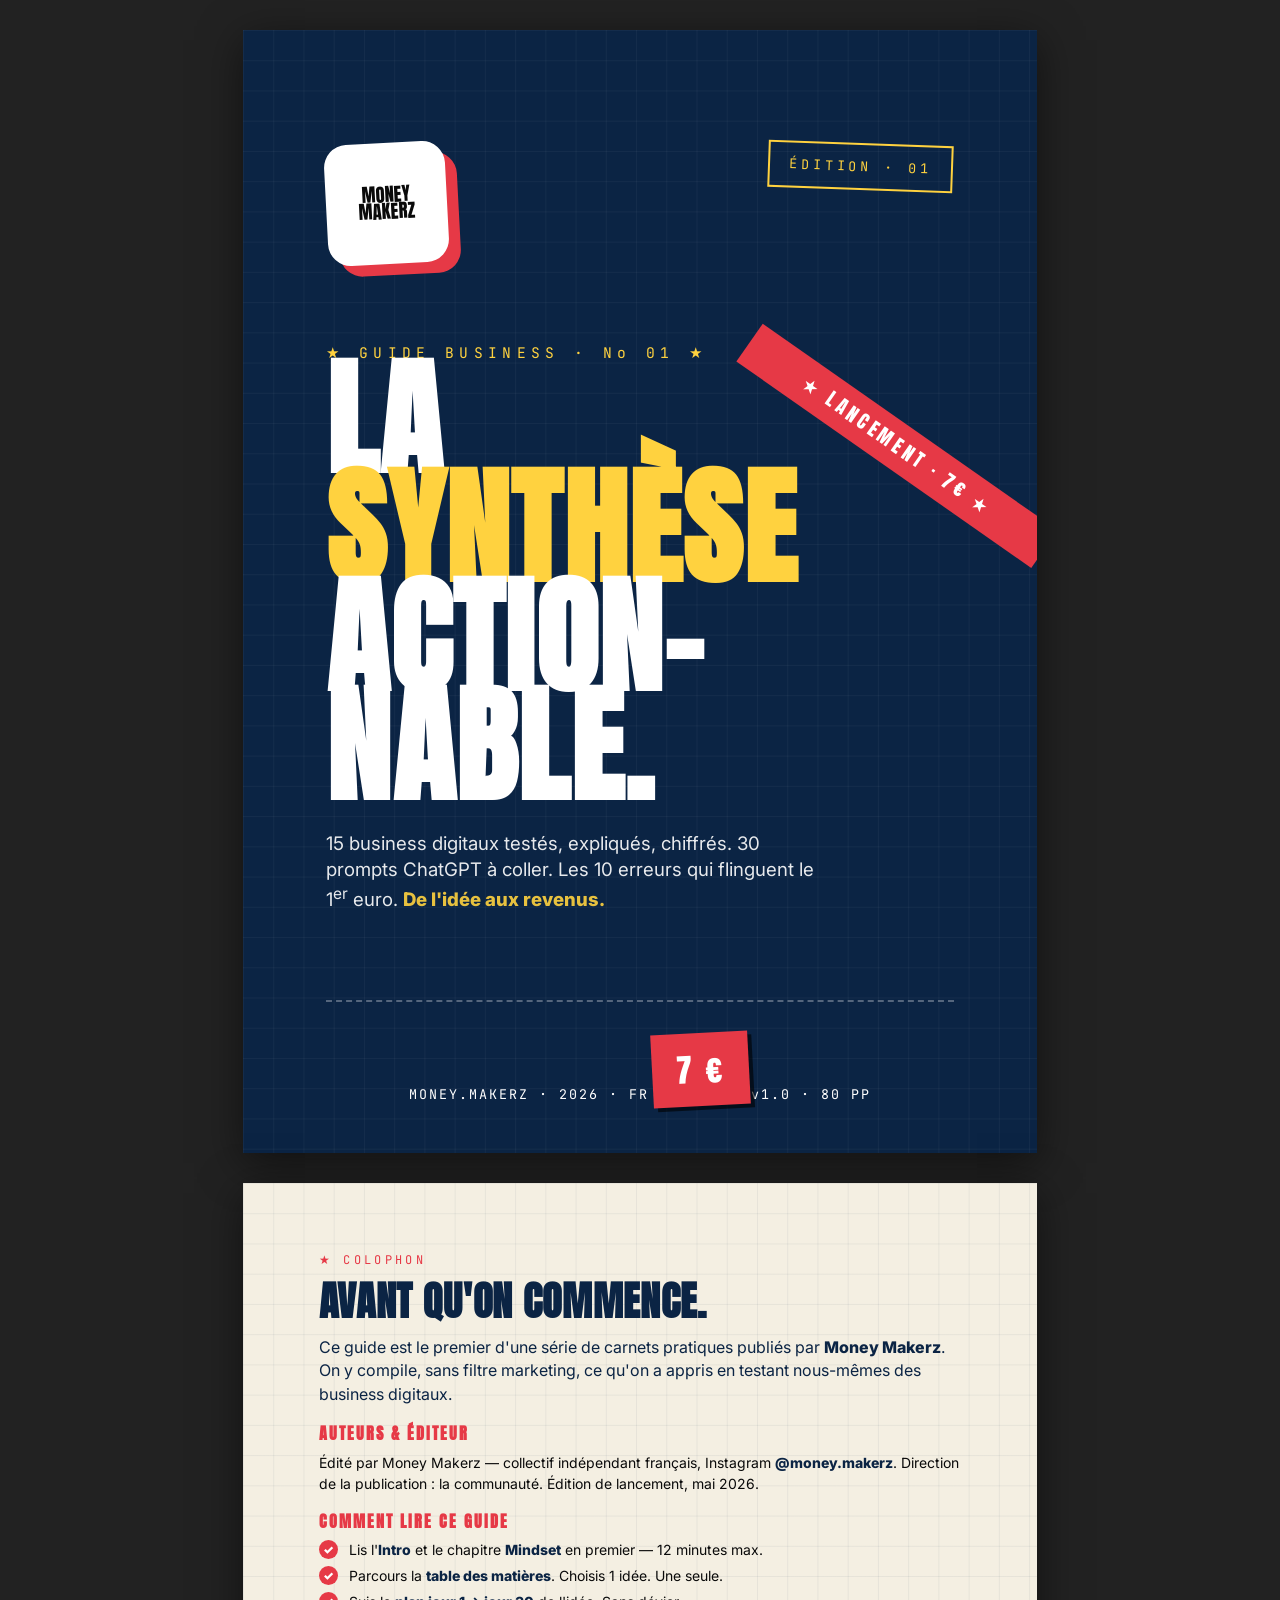
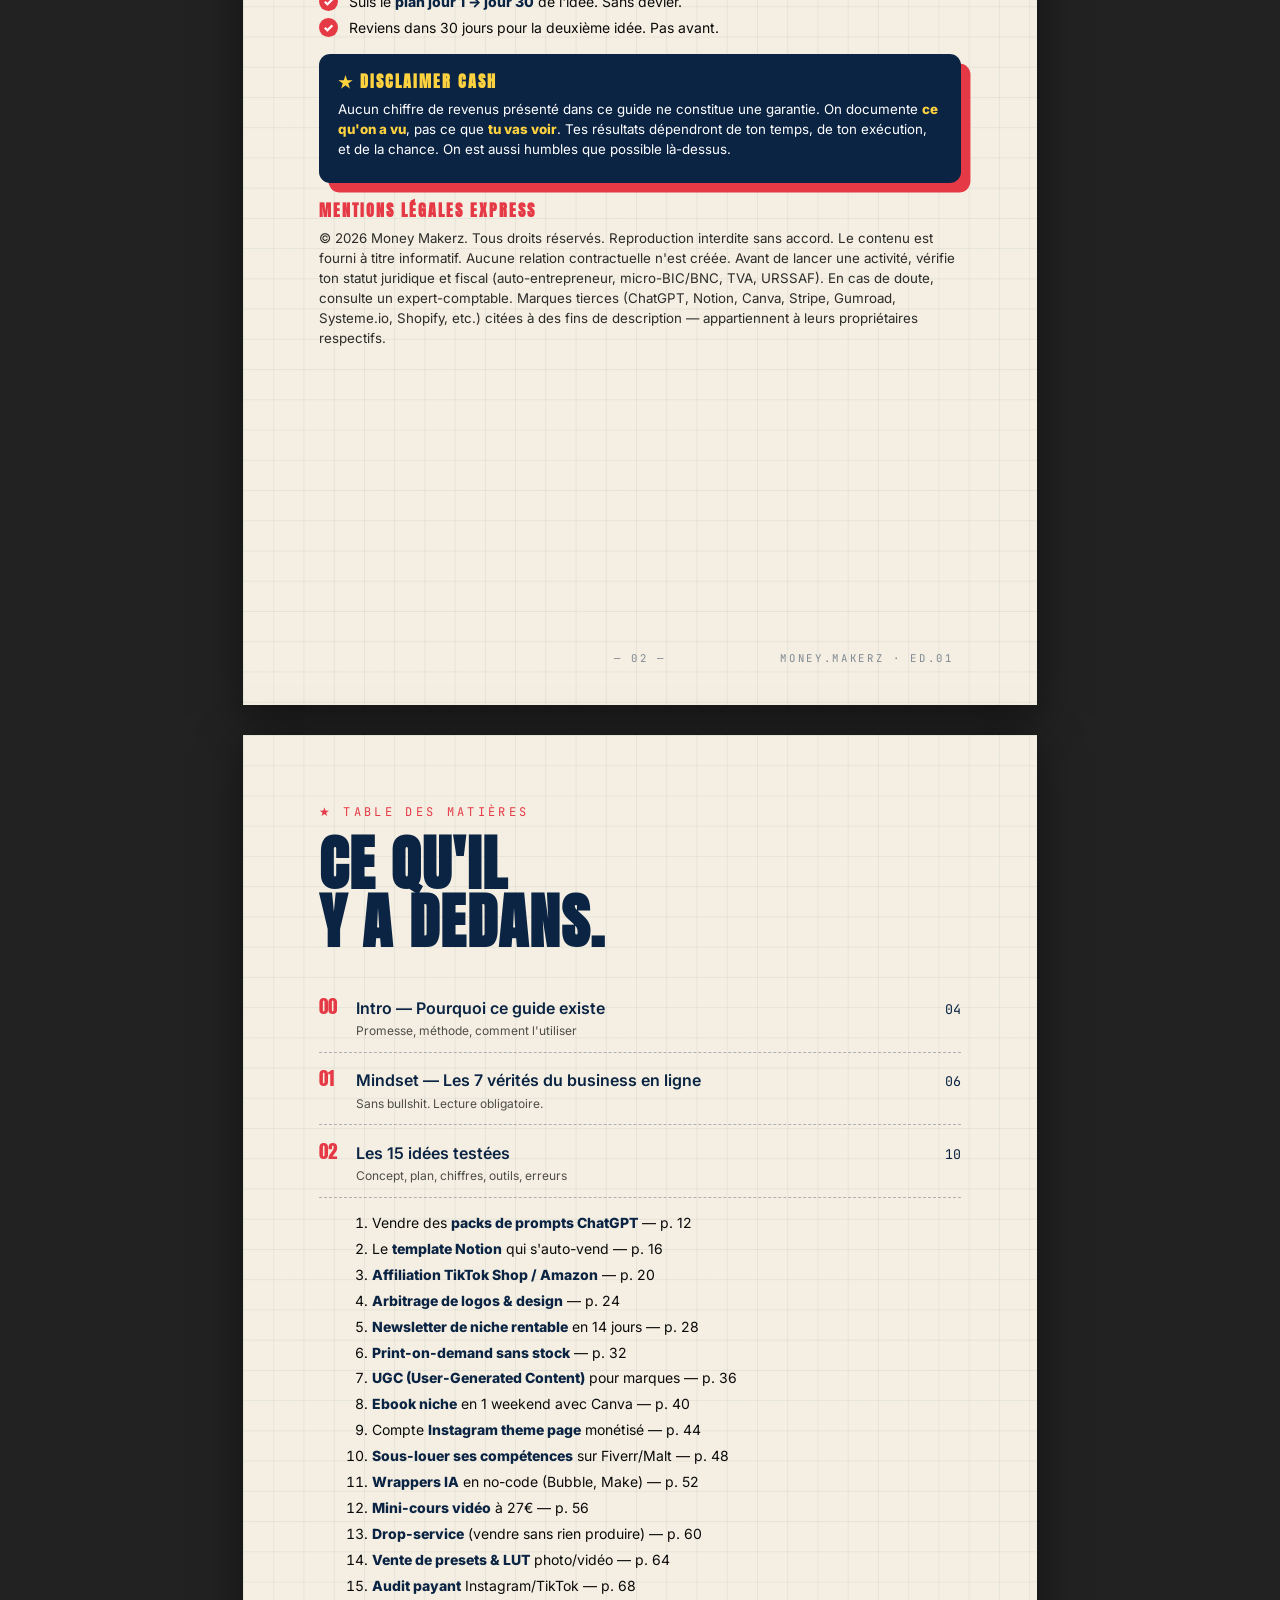
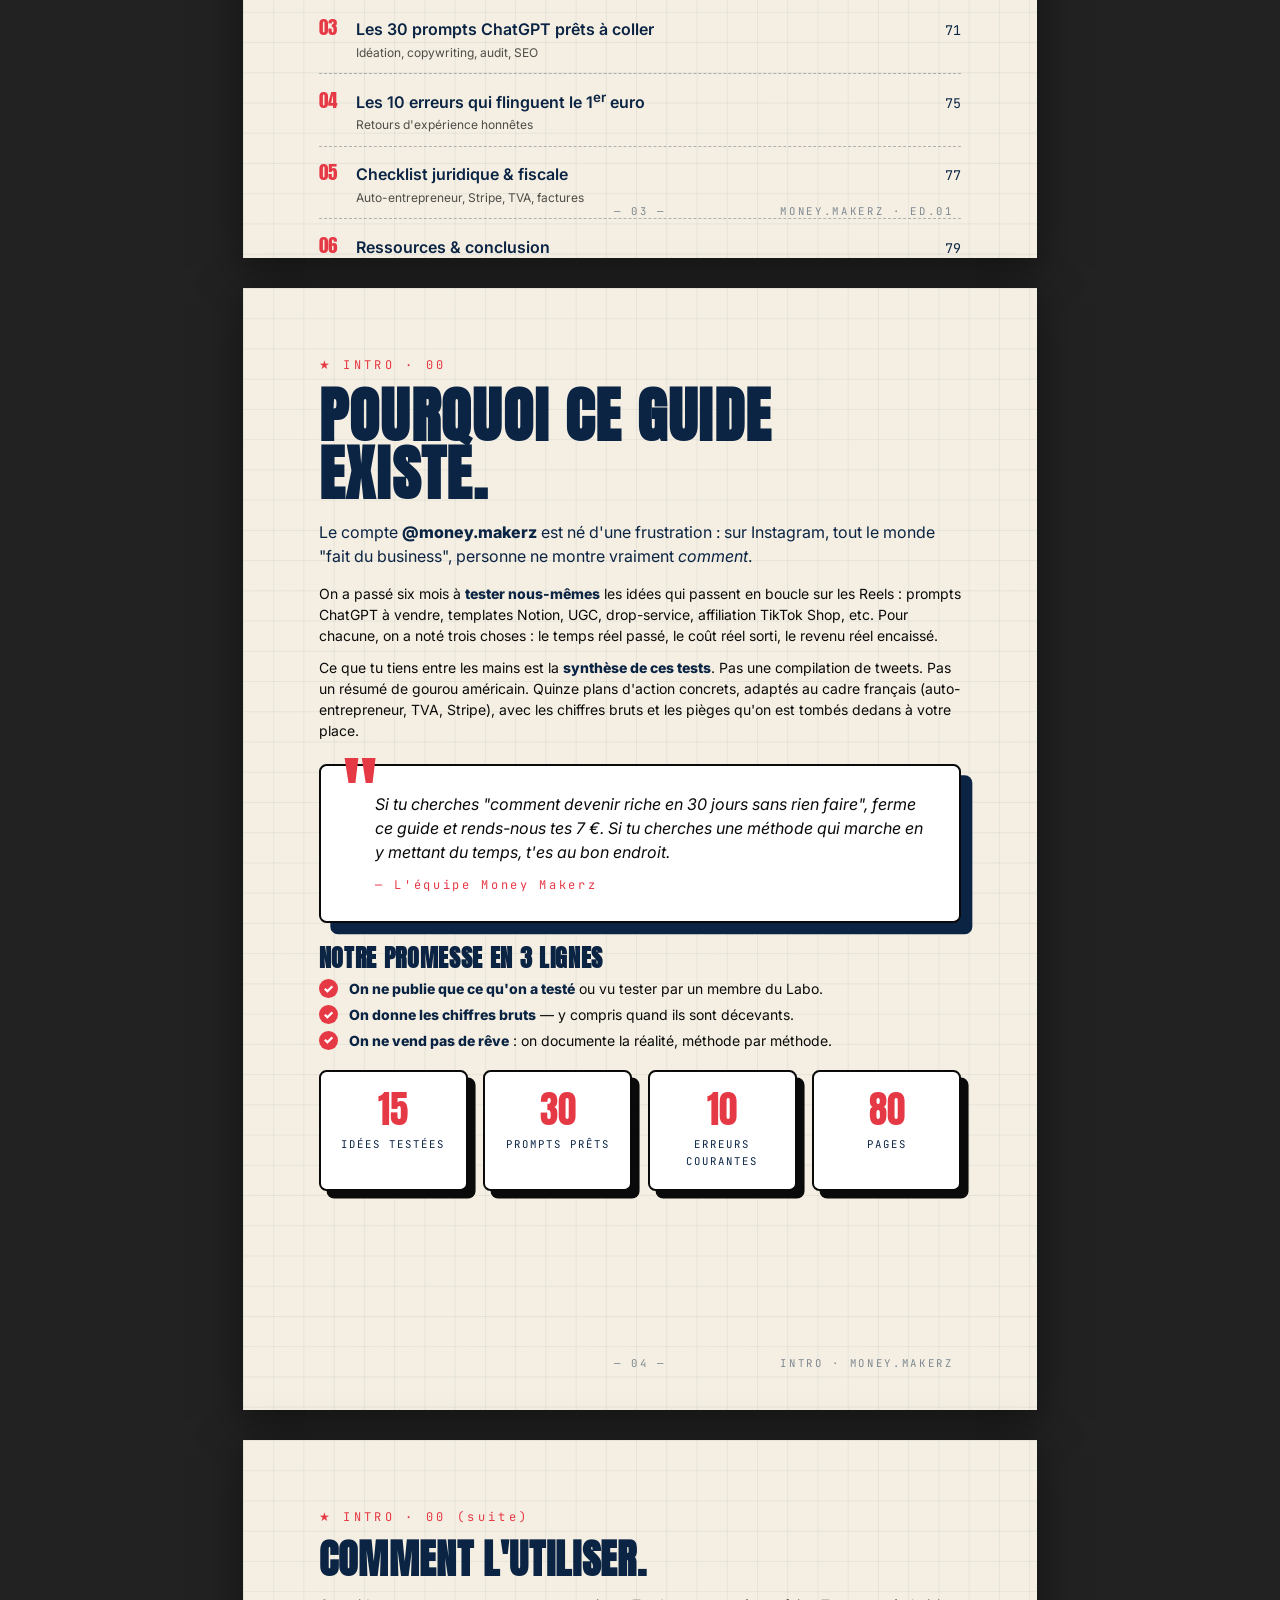
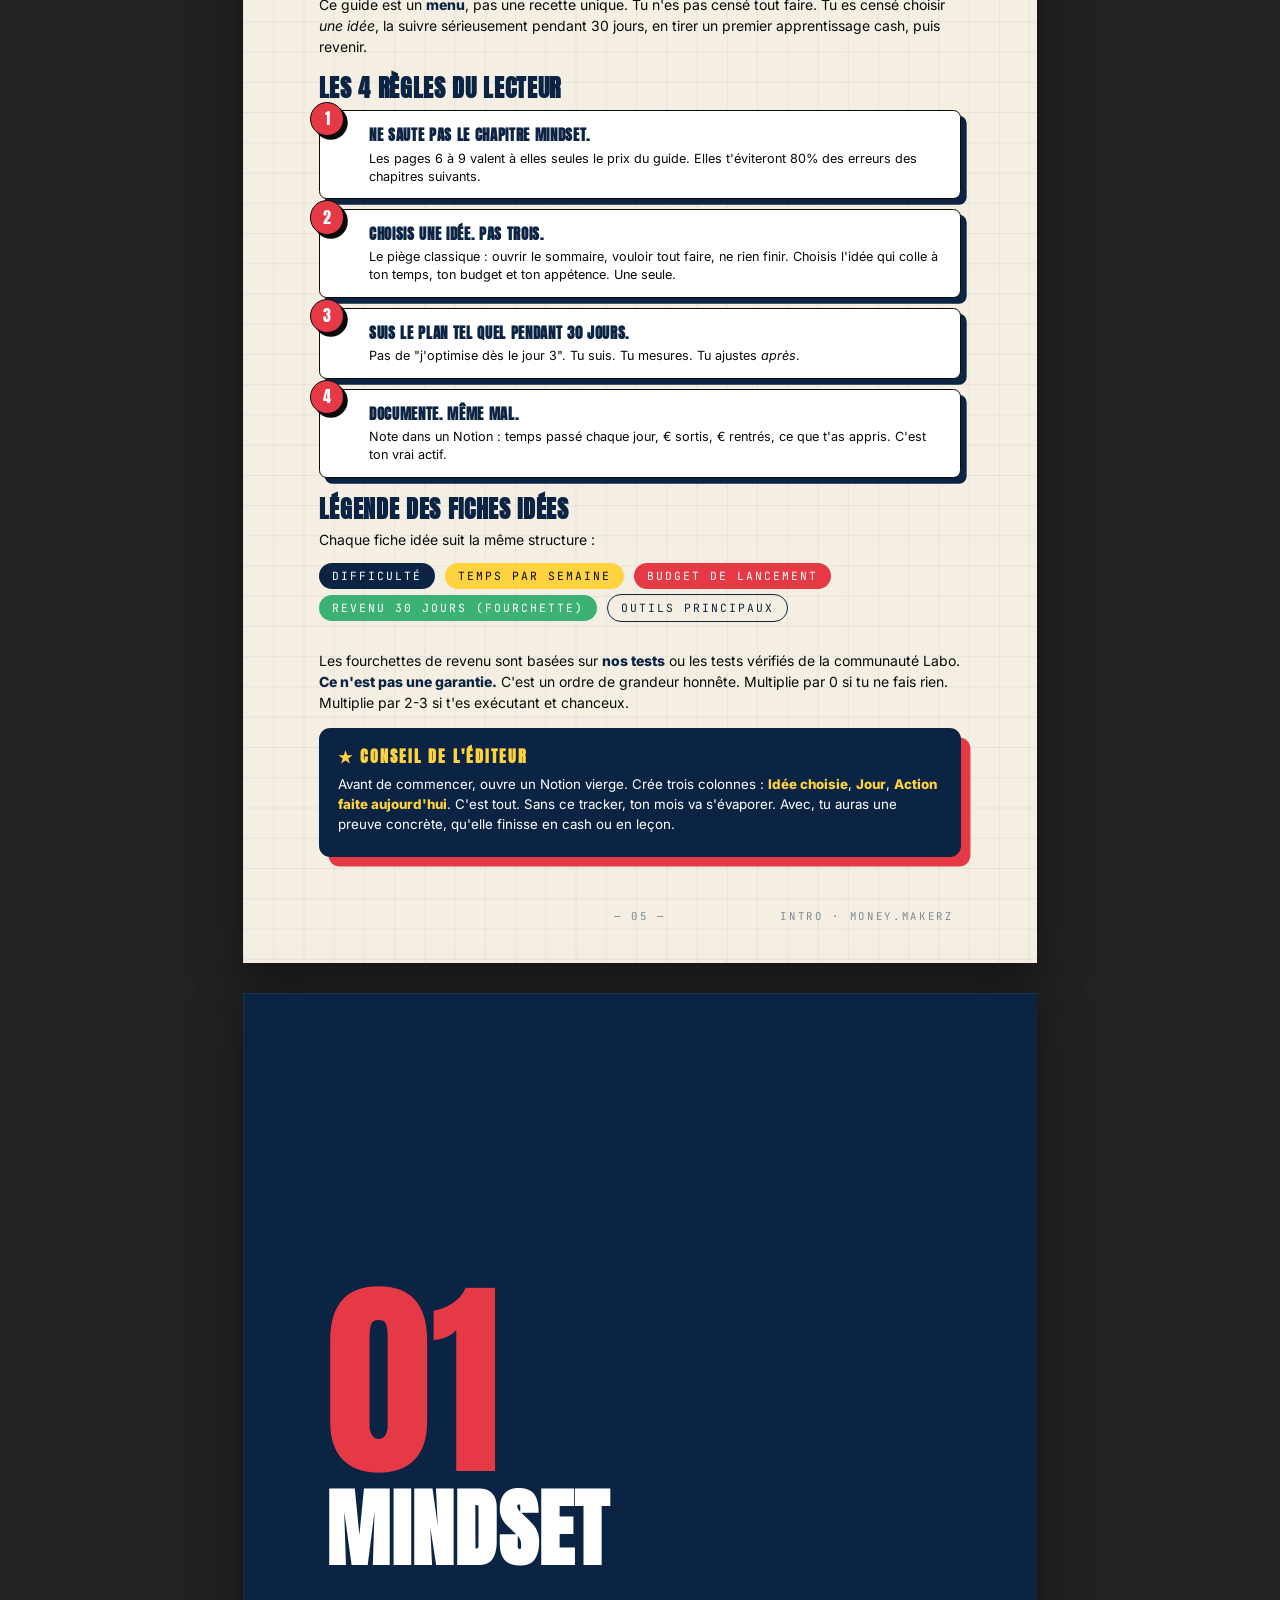
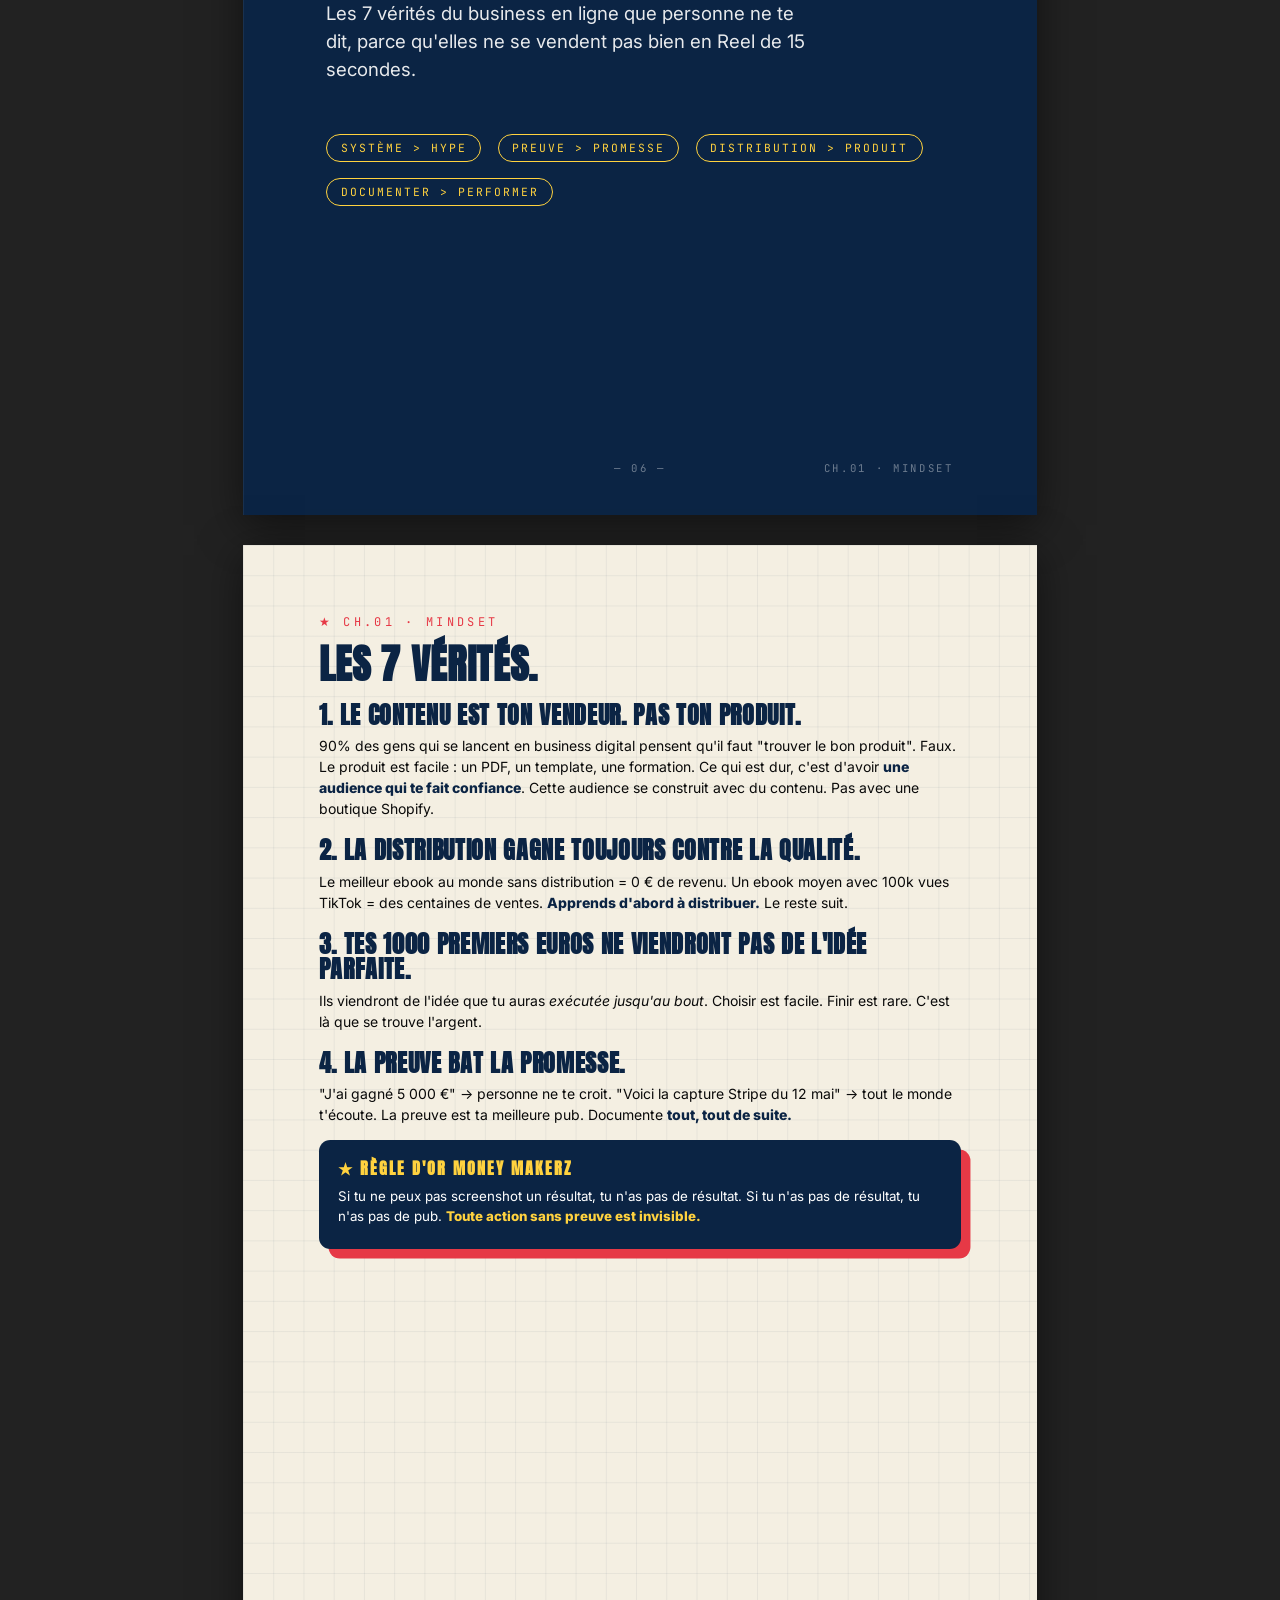
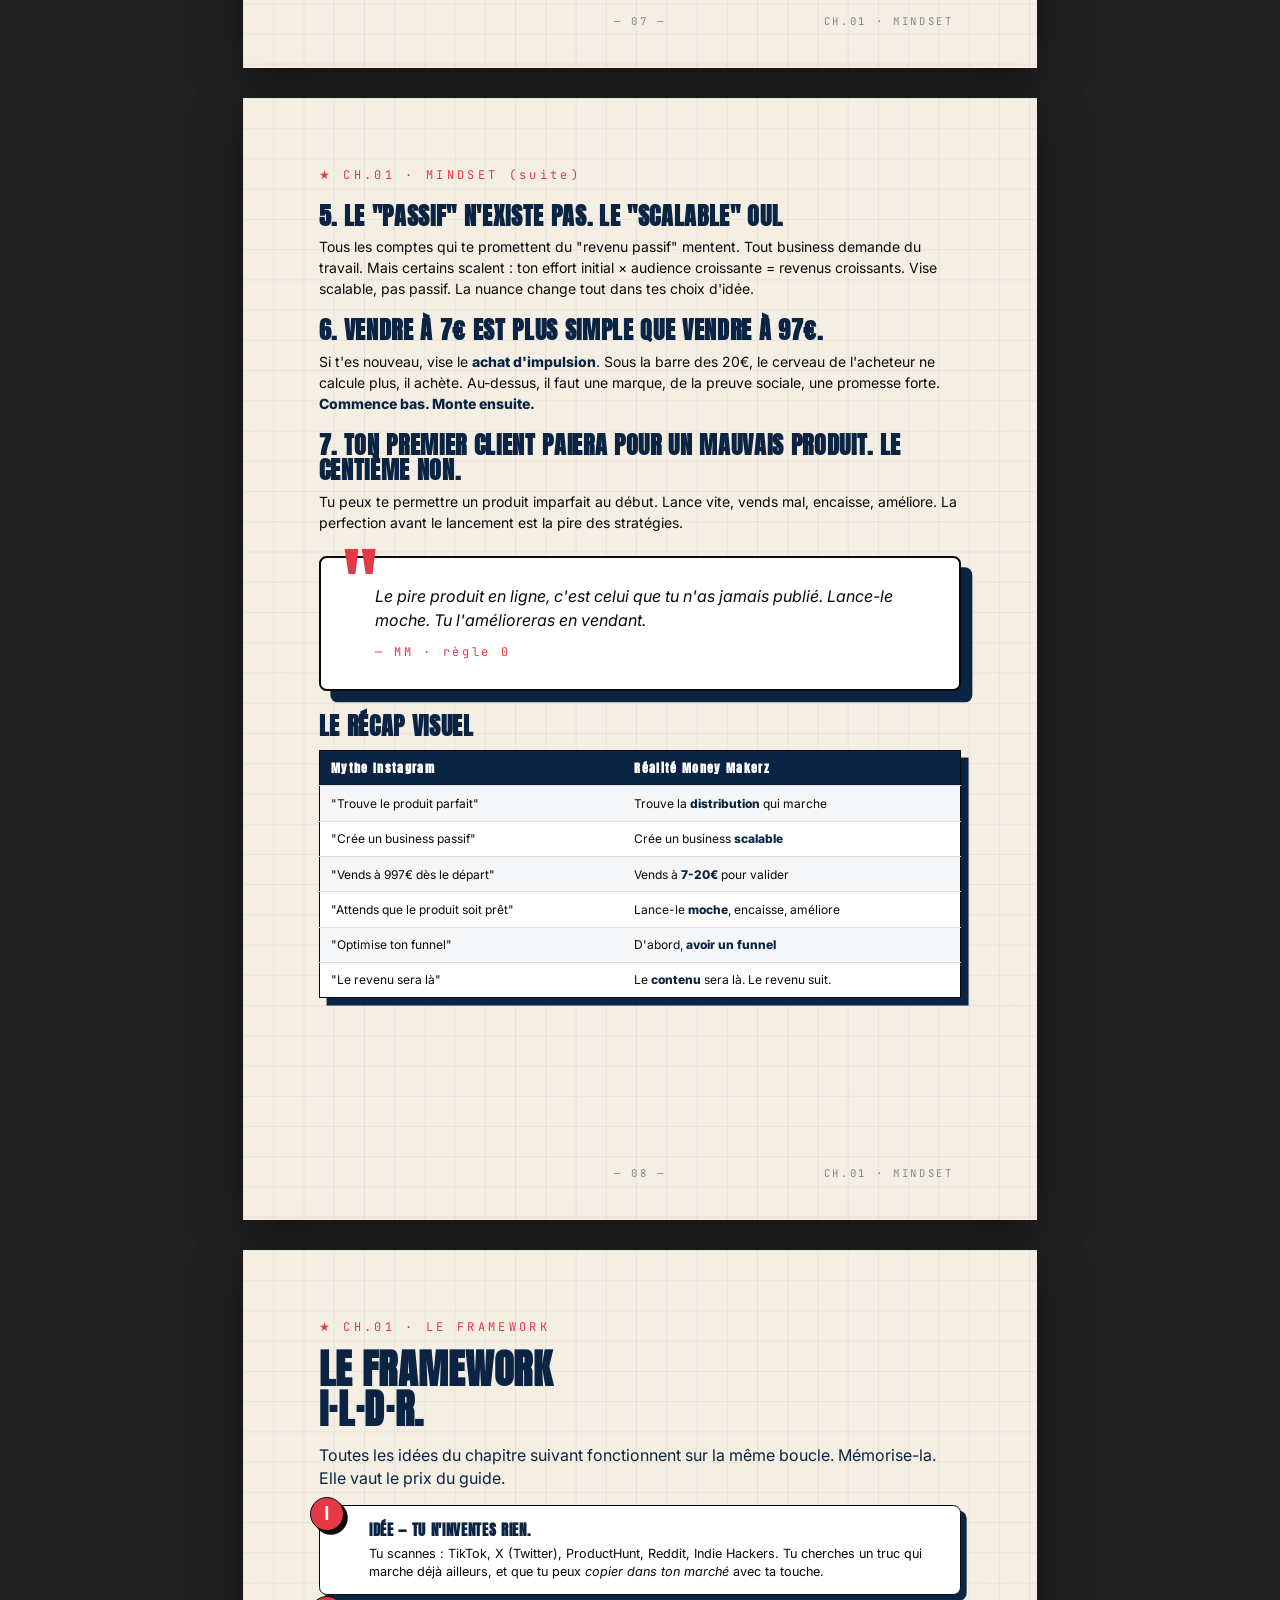
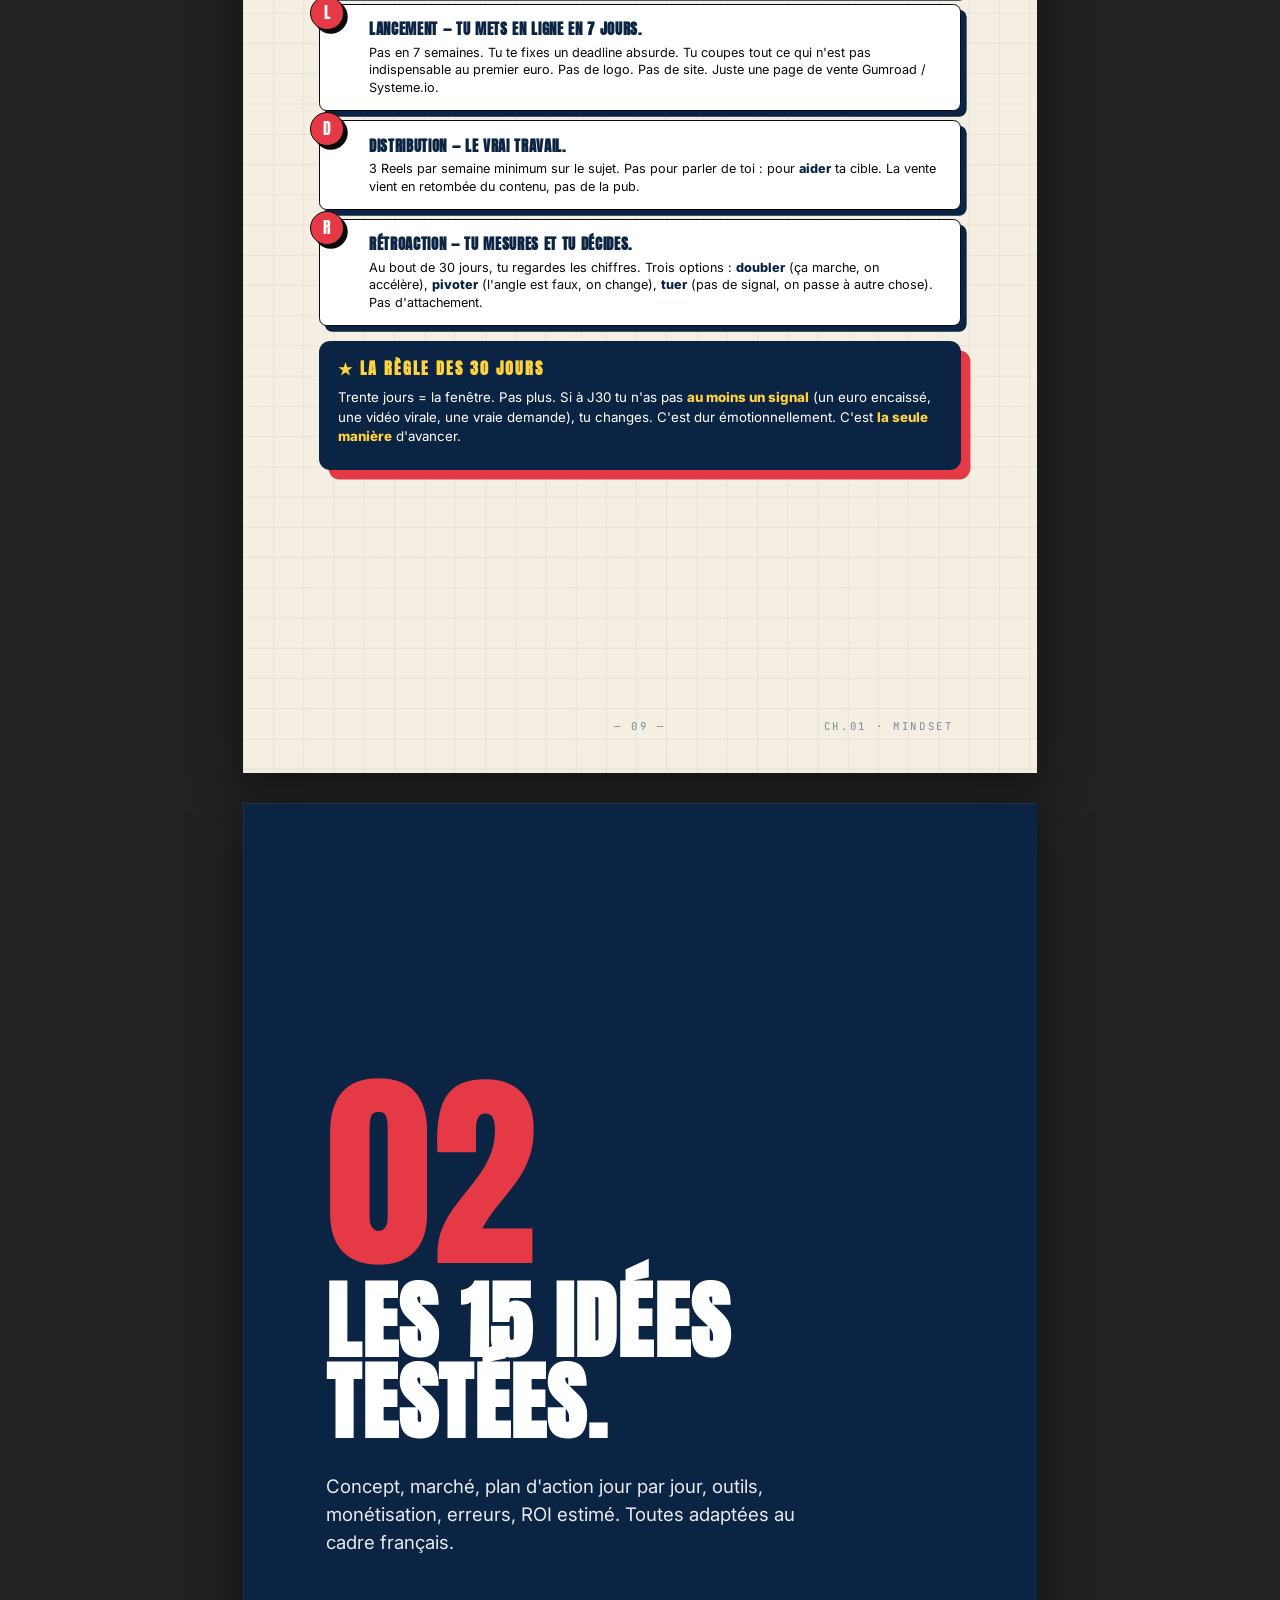
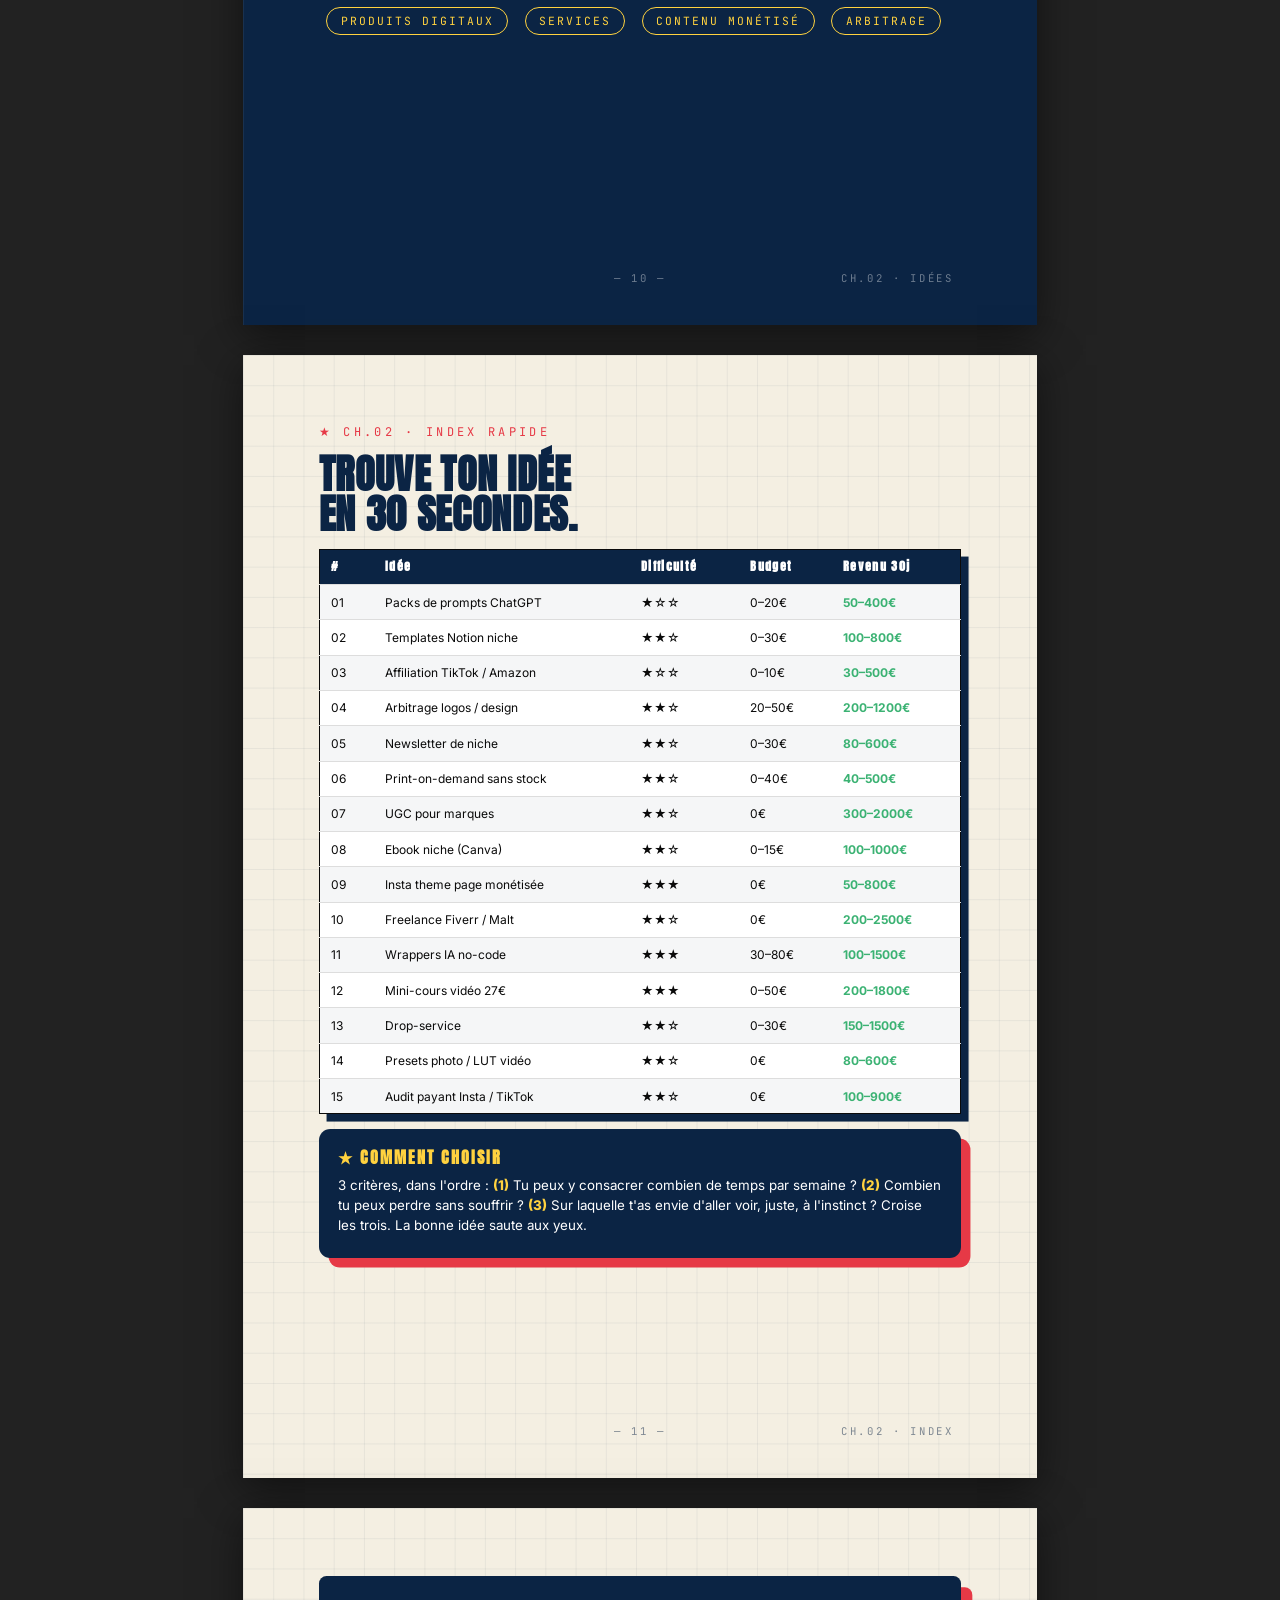
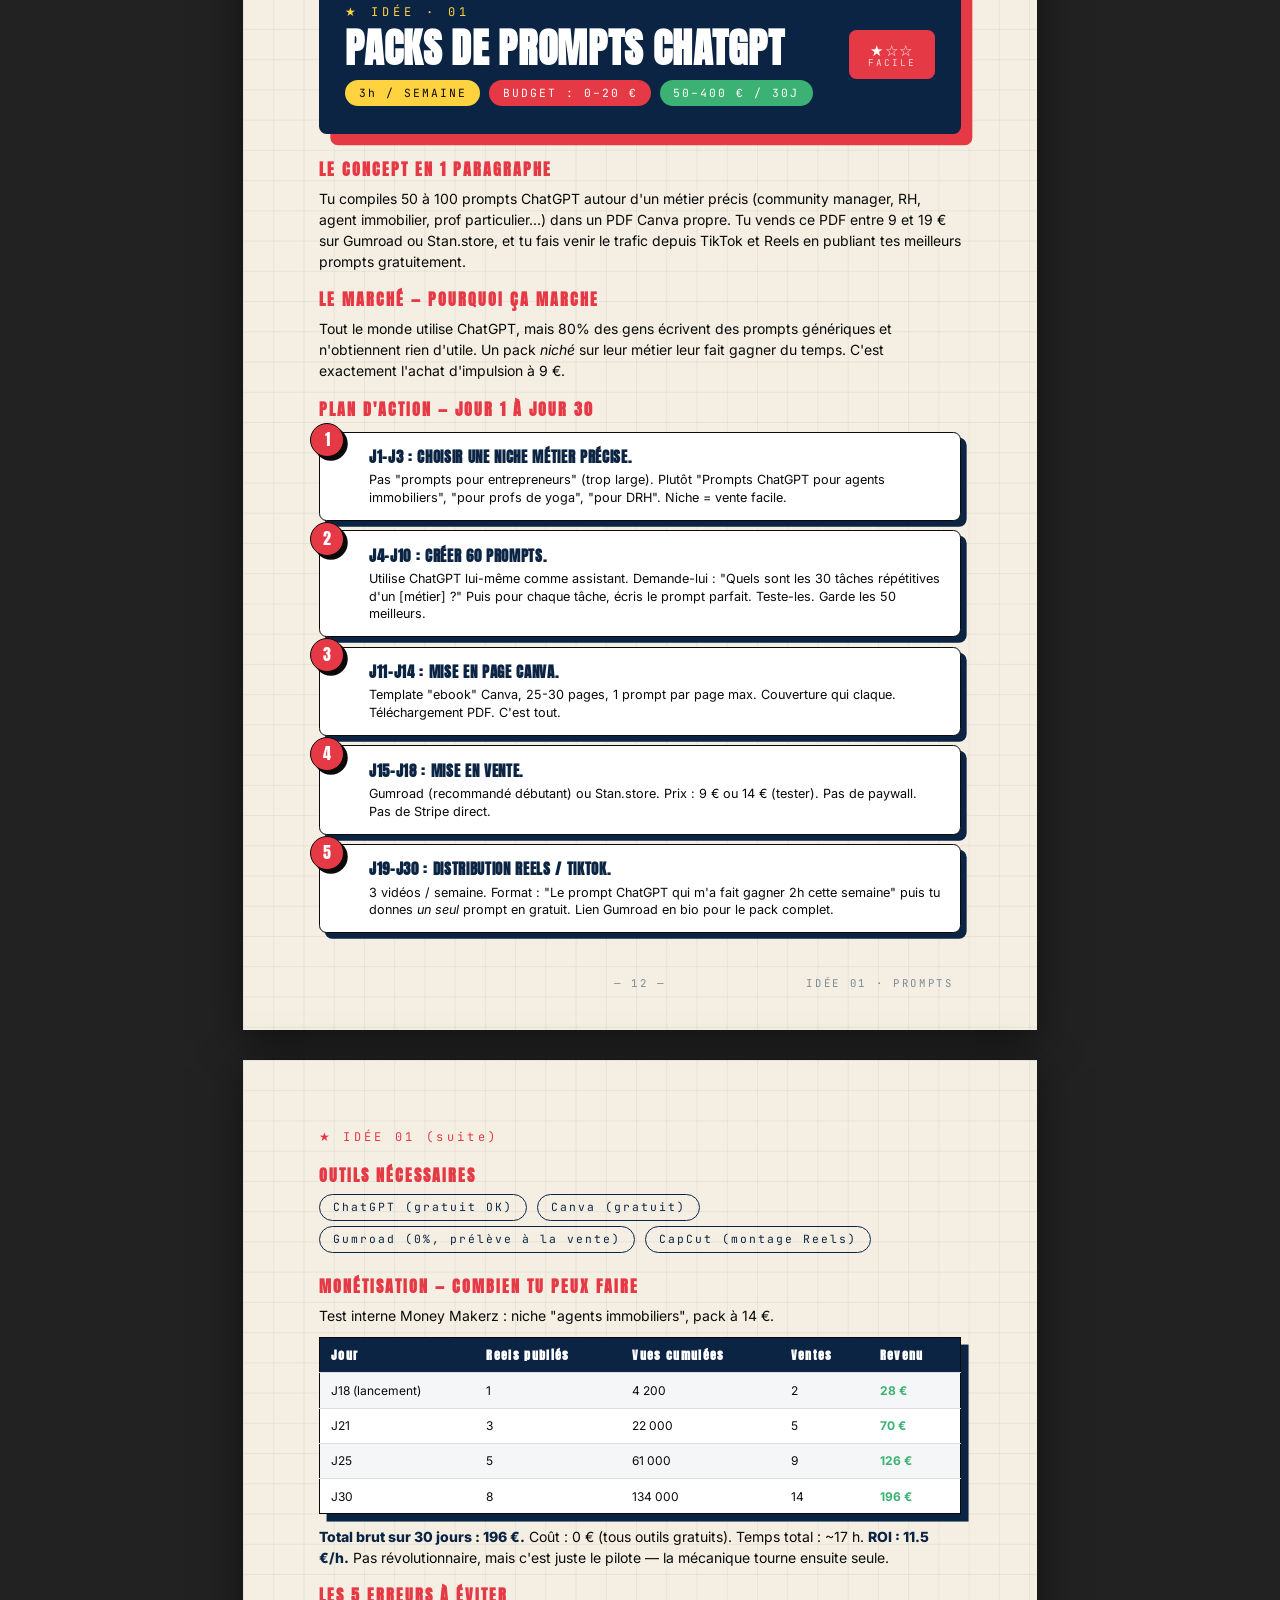
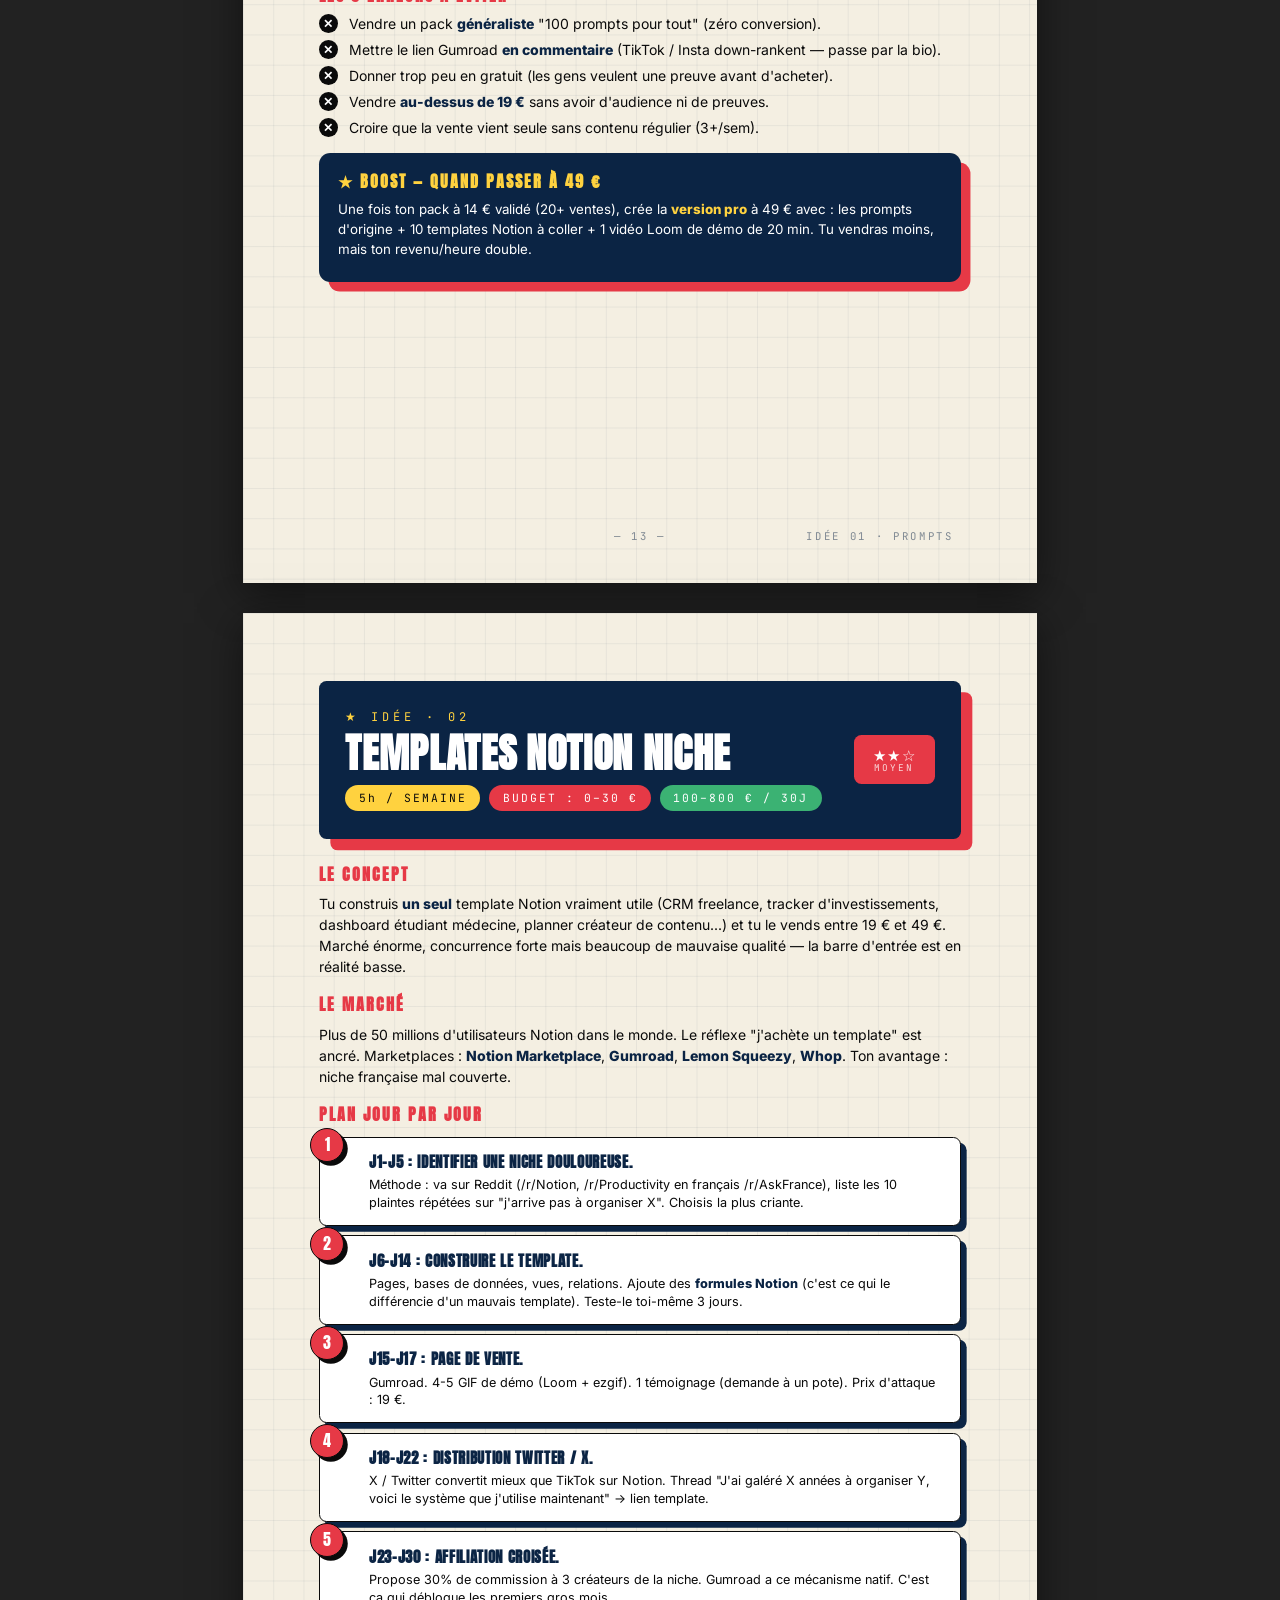
==== ebook.html @ 590e8590 "Initial commit — Money Makerz site + ebook + pitch deck" ====
<!DOCTYPE html>
<html lang="fr">
<head>
<meta charset="UTF-8">
<meta name="viewport" content="width=device-width, initial-scale=1.0">
<title>Money Makerz — Guide Business 01 · La synthèse actionnable</title>
<link rel="preconnect" href="https://fonts.googleapis.com">
<link rel="preconnect" href="https://fonts.gstatic.com" crossorigin>
<link href="https://fonts.googleapis.com/css2?family=Anton&family=Inter:wght@400;500;600;700;800;900&family=JetBrains+Mono:wght@500;700&family=Permanent+Marker&display=swap" rel="stylesheet">
<style>
  :root{
    --navy-900:#0B2444;
    --navy-800:#11315B;
    --navy-700:#173E72;
    --paper:#F4EFE2;
    --paper-2:#EEE7D2;
    --ink:#0A0A0A;
    --white:#FFFFFF;
    --red:#E63946;
    --red-dark:#C42A38;
    --yellow:#FFD23F;
    --green:#3BB273;
    --font-display:'Anton',Impact,sans-serif;
    --font-body:'Inter',Arial,sans-serif;
    --font-hand:'Permanent Marker',cursive;
    --font-mono:'JetBrains Mono',monospace;
  }
  *{box-sizing:border-box;margin:0;padding:0}
  html,body{background:#222;color:var(--ink);font-family:var(--font-body);line-height:1.6}
  @media screen{
    body{padding:30px 0}
  }

  /* ============= PAGE ============= */
  .page{
    width:210mm;height:297mm;
    margin:0 auto 30px;
    background:var(--paper);
    position:relative;overflow:hidden;
    padding:18mm 20mm;
    page-break-after:always;
    box-shadow:0 10px 40px rgba(0,0,0,.5);
    background-image:
      linear-gradient(rgba(11,36,68,.06) 1px,transparent 1px),
      linear-gradient(90deg,rgba(11,36,68,.06) 1px,transparent 1px);
    background-size:8mm 8mm;
  }
  .page.dark{
    background:var(--navy-900);color:var(--white);
    background-image:
      linear-gradient(rgba(255,255,255,.06) 1px,transparent 1px),
      linear-gradient(90deg,rgba(255,255,255,.06) 1px,transparent 1px);
  }
  .page.red{background:var(--red);color:var(--white);background-image:none}
  .page.yellow{background:var(--yellow);color:var(--ink);background-image:none}

  /* ============= COVER ============= */
  .cover{
    padding:0;display:flex;flex-direction:column;justify-content:space-between;
    background:var(--navy-900);color:var(--white);
    background-image:
      linear-gradient(rgba(255,255,255,.04) 1px,transparent 1px),
      linear-gradient(90deg,rgba(255,255,255,.04) 1px,transparent 1px);
    background-size:8mm 8mm;
  }
  .cover-top{padding:30mm 22mm 0;display:flex;justify-content:space-between;align-items:flex-start}
  .cover-mark{
    width:32mm;height:32mm;border-radius:6mm;background:var(--white);color:var(--ink);
    display:flex;align-items:center;justify-content:center;text-align:center;
    font-family:var(--font-display);font-size:14pt;line-height:.95;
    box-shadow:3mm 3mm 0 var(--red);
    transform:rotate(-3deg);
  }
  .cover-edition{
    font-family:var(--font-mono);font-size:10pt;letter-spacing:3pt;color:var(--yellow);
    border:1.5pt solid var(--yellow);padding:8pt 14pt;
    transform:rotate(2deg);
  }
  .cover-middle{padding:20mm 22mm}
  .cover-eyebrow{font-family:var(--font-mono);font-size:11pt;letter-spacing:4pt;color:var(--yellow);margin-bottom:10mm}
  .cover-title{
    font-family:var(--font-display);font-size:96pt;line-height:.85;letter-spacing:1pt;
    text-transform:uppercase;color:var(--white);margin-bottom:8mm;
  }
  .cover-title .yellow{color:var(--yellow);display:block}
  .cover-title .struck{position:relative;display:inline-block;color:rgba(255,255,255,.6)}
  .cover-title .struck::after{
    content:"";position:absolute;left:-2pt;right:-2pt;top:50%;height:6pt;
    background:var(--red);transform:rotate(-2deg);
  }
  .cover-sub{font-size:14pt;line-height:1.4;opacity:.9;max-width:130mm}
  .cover-bottom{
    padding:0 22mm 22mm;border-top:1.5pt dashed rgba(255,255,255,.3);
    margin:auto 22mm 22mm;padding-top:8mm;
    display:flex;justify-content:space-between;align-items:flex-end;
    font-family:var(--font-mono);font-size:10pt;letter-spacing:1.5pt;
  }
  .cover-bottom .price{
    background:var(--red);color:var(--white);padding:8pt 18pt;font-family:var(--font-display);
    font-size:24pt;letter-spacing:2pt;transform:rotate(-3deg);box-shadow:3pt 3pt 0 rgba(0,0,0,.6);
  }
  .cover-stamp{
    position:absolute;top:35%;right:-30pt;
    background:var(--red);color:var(--white);
    padding:6pt 50pt;font-family:var(--font-display);font-size:14pt;letter-spacing:3pt;
    transform:rotate(35deg);
  }

  /* ============= TYPOGRAPHY ============= */
  h1{font-family:var(--font-display);font-size:46pt;line-height:.95;letter-spacing:1pt;text-transform:uppercase;margin-bottom:5mm;color:var(--navy-900)}
  h2{font-family:var(--font-display);font-size:30pt;line-height:1;letter-spacing:.5pt;text-transform:uppercase;margin-bottom:4mm;color:var(--navy-900)}
  h3{font-family:var(--font-display);font-size:18pt;line-height:1.05;letter-spacing:.5pt;text-transform:uppercase;margin:5mm 0 2mm;color:var(--navy-900)}
  h4{font-family:var(--font-display);font-size:12pt;letter-spacing:1.5pt;text-transform:uppercase;margin:4mm 0 1.5mm;color:var(--red)}
  p{font-size:10.5pt;line-height:1.5;margin-bottom:3mm}
  .dark h1,.dark h2,.dark h3{color:var(--white)}
  .dark h4{color:var(--yellow)}

  .eyebrow{font-family:var(--font-mono);font-size:9pt;letter-spacing:2.5pt;color:var(--red);margin-bottom:3mm;display:block}
  .hand{font-family:var(--font-hand);font-size:13pt;transform:rotate(-1deg);display:inline-block;color:var(--red)}
  .lead{font-size:12pt;line-height:1.45;margin-bottom:4mm;color:var(--navy-900)}
  strong, b{color:var(--navy-900);font-weight:800}
  .dark strong, .dark b{color:var(--yellow)}

  ul, ol{margin:0 0 4mm 5mm}
  li{font-size:10.5pt;line-height:1.45;margin-bottom:1.5mm}
  ul.check{list-style:none;margin-left:0}
  ul.check li{padding-left:8mm;position:relative}
  ul.check li::before{
    content:"✓";position:absolute;left:0;top:0;
    width:5mm;height:5mm;background:var(--red);color:var(--white);
    border-radius:50%;display:flex;align-items:center;justify-content:center;
    font-size:9pt;font-weight:900;
  }
  ul.cross{list-style:none;margin-left:0}
  ul.cross li{padding-left:8mm;position:relative}
  ul.cross li::before{
    content:"✕";position:absolute;left:0;top:0;
    width:5mm;height:5mm;background:var(--ink);color:var(--white);
    border-radius:50%;display:flex;align-items:center;justify-content:center;
    font-size:9pt;font-weight:900;
  }

  .pill{
    display:inline-block;background:var(--navy-900);color:var(--white);
    padding:3pt 10pt;border-radius:50pt;font-family:var(--font-mono);
    font-size:8.5pt;letter-spacing:1.5pt;margin:0 4pt 4pt 0;
  }
  .pill.red{background:var(--red)}
  .pill.yellow{background:var(--yellow);color:var(--ink)}
  .pill.green{background:var(--green)}
  .pill.outline{background:transparent;color:var(--navy-900);border:1pt solid var(--navy-900)}

  /* ============= COMPONENTS ============= */
  .callout{
    background:var(--navy-900);color:var(--white);
    padding:4mm 5mm;border-radius:3mm;
    box-shadow:2.5mm 2.5mm 0 var(--red);
    margin:4mm 0;position:relative;
  }
  .callout p{font-size:10pt;margin-bottom:2mm}
  .callout h4{color:var(--yellow);margin-top:0}
  .callout p, .callout li{color:var(--white)}
  .callout strong, .callout b{color:var(--yellow)}
  .dark strong, .dark b{color:var(--yellow)}
  .quote-card p strong, .quote-card p b{color:var(--navy-900)}

  .quote-card{
    background:var(--white);border:1.5pt solid var(--ink);
    padding:7mm 8mm;border-radius:2mm;
    box-shadow:3mm 3mm 0 var(--navy-900);
    margin:6mm 0;position:relative;
  }
  .quote-card::before{
    content:'"';font-family:var(--font-display);font-size:60pt;color:var(--red);
    position:absolute;top:-10pt;left:6mm;line-height:1;
  }
  .quote-card p{margin-left:18pt;font-style:italic;font-size:12pt}
  .quote-card .who{margin-left:18pt;font-family:var(--font-mono);font-size:9pt;letter-spacing:2pt;color:var(--red);margin-top:3mm}

  .kpi-row{display:flex;gap:4mm;margin:5mm 0}
  .kpi{
    flex:1;background:var(--white);border:1.5pt solid var(--ink);
    padding:5mm;border-radius:2mm;text-align:center;
    box-shadow:2mm 2mm 0 var(--ink);
  }
  .kpi .num{font-family:var(--font-display);font-size:28pt;color:var(--red);line-height:1}
  .kpi .lbl{font-family:var(--font-mono);font-size:8pt;letter-spacing:1.5pt;color:var(--navy-900);margin-top:2mm}

  .step{
    background:var(--white);border:1.2pt solid var(--ink);
    padding:3.5mm 5mm 3.5mm 13mm;margin:2.5mm 0;border-radius:2mm;
    position:relative;box-shadow:1.5mm 1.5mm 0 var(--navy-900);
  }
  .step .n{
    position:absolute;left:-2.5mm;top:-2.5mm;
    width:9mm;height:9mm;background:var(--red);color:var(--white);
    border-radius:50%;display:flex;align-items:center;justify-content:center;
    font-family:var(--font-display);font-size:12pt;
    border:1.2pt solid var(--ink);box-shadow:1mm 1mm 0 var(--ink);
  }
  .step h4{margin:0 0 0.5mm;color:var(--navy-900);font-size:11pt;letter-spacing:.5pt}
  .step p{font-size:9.5pt;margin:0;line-height:1.4}

  .prompt-box{
    background:#1B1B1B;color:#E0E0E0;
    padding:3mm 4mm;border-radius:2mm;
    font-family:var(--font-mono);font-size:8pt;
    line-height:1.4;margin:2mm 0 3mm;
    border-left:2.5mm solid var(--yellow);
    white-space:pre-wrap;
  }
  .prompt-box .var{color:var(--yellow);font-weight:700}
  .prompt-box .lbl{
    display:block;font-size:7.5pt;letter-spacing:2pt;color:var(--yellow);
    margin-bottom:2mm;text-transform:uppercase;
  }

  table.results{
    width:100%;border-collapse:collapse;margin:3mm 0;font-size:9pt;
    background:var(--white);border:1.2pt solid var(--ink);
    box-shadow:2mm 2mm 0 var(--navy-900);
  }
  table.results th{
    background:var(--navy-900);color:var(--white);
    padding:2mm 3mm;text-align:left;
    font-family:var(--font-display);font-size:9pt;letter-spacing:1pt;
  }
  table.results td{padding:2mm 3mm;border-top:1pt solid #ddd}
  table.results tr:nth-child(even) td{background:rgba(11,36,68,.04)}
  table.results td.pos{color:var(--green);font-weight:700}
  table.results td.neg{color:var(--red);font-weight:700}

  /* Two columns */
  .two-col{display:grid;grid-template-columns:1fr 1fr;gap:6mm}
  .two-col h4{margin-top:0}

  /* TOC */
  .toc{margin-top:8mm}
  .toc-item{
    display:flex;justify-content:space-between;align-items:baseline;
    padding:3mm 0;border-bottom:1pt dashed rgba(11,36,68,.3);
  }
  .toc-item .left{display:flex;gap:5mm;align-items:baseline}
  .toc-item .num{font-family:var(--font-display);font-size:14pt;color:var(--red);min-width:14pt}
  .toc-item .title{font-size:12pt;font-weight:600;color:var(--navy-900)}
  .toc-item .sub{font-size:9pt;opacity:.7;display:block}
  .toc-item .page-no{font-family:var(--font-mono);font-size:10pt;color:var(--navy-900)}

  /* Footer / page number */
  .page-num{
    position:absolute;bottom:10mm;left:0;right:0;
    text-align:center;font-family:var(--font-mono);font-size:8pt;
    letter-spacing:2pt;color:rgba(11,36,68,.5);
  }
  .dark .page-num{color:rgba(255,255,255,.4)}
  .page-tag{
    position:absolute;bottom:10mm;right:22mm;
    font-family:var(--font-mono);font-size:8pt;letter-spacing:2pt;
    color:rgba(11,36,68,.5);
  }
  .dark .page-tag{color:rgba(255,255,255,.4)}

  /* Chapter intro */
  .chapter-intro{
    background:var(--navy-900);color:var(--white);
    background-image:
      linear-gradient(rgba(255,255,255,.05) 1px,transparent 1px),
      linear-gradient(90deg,rgba(255,255,255,.05) 1px,transparent 1px);
    background-size:8mm 8mm;
    display:flex;flex-direction:column;justify-content:center;
    padding:30mm 22mm;
  }
  .chapter-intro .num-big{
    font-family:var(--font-display);font-size:160pt;line-height:.8;
    color:var(--red);
  }
  .chapter-intro h1{color:var(--white);font-size:64pt;margin:6mm 0 8mm}
  .chapter-intro .desc{font-size:14pt;line-height:1.5;opacity:.9;max-width:130mm}
  .chapter-intro .topics{margin-top:10mm;display:flex;flex-wrap:wrap;gap:3mm}
  .chapter-intro .topics .pill{background:transparent;border:1pt solid var(--yellow);color:var(--yellow)}

  /* Idea card cover */
  .idea-cover{
    background:var(--paper);
    background-image:linear-gradient(rgba(11,36,68,.06) 1px,transparent 1px),linear-gradient(90deg,rgba(11,36,68,.06) 1px,transparent 1px);
    background-size:8mm 8mm;
  }
  .idea-header{
    background:var(--navy-900);color:var(--white);padding:6mm 7mm;
    margin:0 0 6mm;border-radius:2mm;
    display:flex;justify-content:space-between;align-items:center;
    box-shadow:3mm 3mm 0 var(--red);
  }
  .idea-header .num{font-family:var(--font-mono);font-size:9pt;letter-spacing:3pt;color:var(--yellow)}
  .idea-header h2{color:var(--white);margin:1mm 0 0;font-size:30pt}
  .idea-header .tags{margin-top:3mm}
  .idea-header .difficulty{
    background:var(--red);color:var(--white);
    padding:3mm 5mm;font-family:var(--font-display);font-size:11pt;letter-spacing:1pt;
    border-radius:2mm;text-align:center;line-height:1.1;
  }
  .idea-header .difficulty small{display:block;font-family:var(--font-mono);font-size:7pt;opacity:.8;letter-spacing:1.5pt}

  /* Tape decoration */
  .tape{
    position:absolute;background:rgba(244,239,226,.85);
    width:30mm;height:8mm;
    box-shadow:0 1pt 2pt rgba(0,0,0,.2);
  }
  .dark .tape{background:rgba(244,239,226,.3)}

  /* Print rules */
  @media print{
    @page{size:A4;margin:0}
    body{background:none;padding:0}
    .page{margin:0;box-shadow:none;page-break-after:always}
  }
</style>
</head>
<body>

<!-- ================================================= -->
<!-- PAGE 1 — COVER                                    -->
<!-- ================================================= -->
<div class="page cover">
  <div class="cover-top">
    <div class="cover-mark">MONEY<br>MAKERZ</div>
    <div class="cover-edition">ÉDITION · 01</div>
  </div>
  <div class="cover-stamp">★ LANCEMENT · 7€ ★</div>
  <div class="cover-middle">
    <span class="cover-eyebrow">★ GUIDE BUSINESS · No 01 ★</span>
    <h1 class="cover-title">
      LA<br>
      <span class="yellow">SYNTHÈSE</span>
      ACTION-<br>NABLE.
    </h1>
    <p class="cover-sub">15 business digitaux testés, expliqués, chiffrés. 30 prompts ChatGPT à coller. Les 10 erreurs qui flinguent le 1<sup>er</sup> euro. <b style="color:var(--yellow)">De l'idée aux revenus.</b></p>
  </div>
  <div class="cover-bottom">
    <span>MONEY.MAKERZ · 2026 · FR</span>
    <span class="price">7 €</span>
    <span>v1.0 · 80 PP</span>
  </div>
</div>

<!-- ================================================= -->
<!-- PAGE 2 — LEGAL & COLOPHON                         -->
<!-- ================================================= -->
<div class="page">
  <span class="eyebrow">★ COLOPHON</span>
  <h2>Avant qu'on commence.</h2>

  <p class="lead">
    Ce guide est le premier d'une série de carnets pratiques publiés par
    <b>Money Makerz</b>. On y compile, sans filtre marketing, ce qu'on a
    appris en testant nous-mêmes des business digitaux.
  </p>

  <h4>Auteurs &amp; éditeur</h4>
  <p>Édité par Money Makerz — collectif indépendant français, Instagram
  <b>@money.makerz</b>. Direction de la publication : la communauté.
  Édition de lancement, mai 2026.</p>

  <h4>Comment lire ce guide</h4>
  <ul class="check">
    <li>Lis l'<b>Intro</b> et le chapitre <b>Mindset</b> en premier — 12 minutes max.</li>
    <li>Parcours la <b>table des matières</b>. Choisis 1 idée. Une seule.</li>
    <li>Suis le <b>plan jour 1 → jour 30</b> de l'idée. Sans dévier.</li>
    <li>Reviens dans 30 jours pour la deuxième idée. Pas avant.</li>
  </ul>

  <div class="callout">
    <h4>★ Disclaimer cash</h4>
    <p>Aucun chiffre de revenus présenté dans ce guide ne constitue une garantie.
    On documente <b>ce qu'on a vu</b>, pas ce que <b>tu vas voir</b>.
    Tes résultats dépendront de ton temps, de ton exécution, et de la chance.
    On est aussi humbles que possible là-dessus.</p>
  </div>

  <h4>Mentions légales express</h4>
  <p style="font-size:10pt;opacity:.85">
    © 2026 Money Makerz. Tous droits réservés. Reproduction interdite sans accord.
    Le contenu est fourni à titre informatif. Aucune relation contractuelle n'est créée.
    Avant de lancer une activité, vérifie ton statut juridique et fiscal (auto-entrepreneur,
    micro-BIC/BNC, TVA, URSSAF). En cas de doute, consulte un expert-comptable.
    Marques tierces (ChatGPT, Notion, Canva, Stripe, Gumroad, Systeme.io, Shopify, etc.)
    citées à des fins de description — appartiennent à leurs propriétaires respectifs.
  </p>

  <div class="page-tag">MONEY.MAKERZ · ED.01</div>
  <div class="page-num">— 02 —</div>
</div>

<!-- ================================================= -->
<!-- PAGE 3 — TABLE OF CONTENTS                        -->
<!-- ================================================= -->
<div class="page">
  <span class="eyebrow">★ TABLE DES MATIÈRES</span>
  <h1>Ce qu'il<br>y a dedans.</h1>

  <div class="toc">
    <div class="toc-item"><div class="left"><span class="num">00</span><div><span class="title">Intro — Pourquoi ce guide existe</span><span class="sub">Promesse, méthode, comment l'utiliser</span></div></div><span class="page-no">04</span></div>

    <div class="toc-item"><div class="left"><span class="num">01</span><div><span class="title">Mindset — Les 7 vérités du business en ligne</span><span class="sub">Sans bullshit. Lecture obligatoire.</span></div></div><span class="page-no">06</span></div>

    <div class="toc-item"><div class="left"><span class="num">02</span><div><span class="title">Les 15 idées testées</span><span class="sub">Concept, plan, chiffres, outils, erreurs</span></div></div><span class="page-no">10</span></div>

    <ol style="margin:4mm 0 0 14mm;font-size:10.5pt">
      <li>Vendre des <b>packs de prompts ChatGPT</b> — p. 12</li>
      <li>Le <b>template Notion</b> qui s'auto-vend — p. 16</li>
      <li><b>Affiliation TikTok Shop / Amazon</b> — p. 20</li>
      <li><b>Arbitrage de logos &amp; design</b> — p. 24</li>
      <li><b>Newsletter de niche rentable</b> en 14 jours — p. 28</li>
      <li><b>Print-on-demand sans stock</b> — p. 32</li>
      <li><b>UGC (User-Generated Content)</b> pour marques — p. 36</li>
      <li><b>Ebook niche</b> en 1 weekend avec Canva — p. 40</li>
      <li>Compte <b>Instagram theme page</b> monétisé — p. 44</li>
      <li><b>Sous-louer ses compétences</b> sur Fiverr/Malt — p. 48</li>
      <li><b>Wrappers IA</b> en no-code (Bubble, Make) — p. 52</li>
      <li><b>Mini-cours vidéo</b> à 27€ — p. 56</li>
      <li><b>Drop-service</b> (vendre sans rien produire) — p. 60</li>
      <li><b>Vente de presets &amp; LUT</b> photo/vidéo — p. 64</li>
      <li><b>Audit payant</b> Instagram/TikTok — p. 68</li>
    </ol>

    <div class="toc-item"><div class="left"><span class="num">03</span><div><span class="title">Les 30 prompts ChatGPT prêts à coller</span><span class="sub">Idéation, copywriting, audit, SEO</span></div></div><span class="page-no">71</span></div>

    <div class="toc-item"><div class="left"><span class="num">04</span><div><span class="title">Les 10 erreurs qui flinguent le 1<sup>er</sup> euro</span><span class="sub">Retours d'expérience honnêtes</span></div></div><span class="page-no">75</span></div>

    <div class="toc-item"><div class="left"><span class="num">05</span><div><span class="title">Checklist juridique &amp; fiscale</span><span class="sub">Auto-entrepreneur, Stripe, TVA, factures</span></div></div><span class="page-no">77</span></div>

    <div class="toc-item"><div class="left"><span class="num">06</span><div><span class="title">Ressources &amp; conclusion</span><span class="sub">Outils, liens, étape suivante</span></div></div><span class="page-no">79</span></div>
  </div>

  <div class="page-tag">MONEY.MAKERZ · ED.01</div>
  <div class="page-num">— 03 —</div>
</div>

<!-- ================================================= -->
<!-- PAGE 4 — INTRO                                    -->
<!-- ================================================= -->
<div class="page">
  <span class="eyebrow">★ INTRO · 00</span>
  <h1>Pourquoi ce guide<br>existe.</h1>

  <p class="lead">Le compte <b>@money.makerz</b> est né d'une frustration : sur Instagram, tout le monde "fait du business", personne ne montre vraiment <em>comment</em>.</p>

  <p>On a passé six mois à <b>tester nous-mêmes</b> les idées qui passent en boucle sur les Reels : prompts ChatGPT à vendre, templates Notion, UGC, drop-service, affiliation TikTok Shop, etc. Pour chacune, on a noté trois choses : le temps réel passé, le coût réel sorti, le revenu réel encaissé.</p>

  <p>Ce que tu tiens entre les mains est la <b>synthèse de ces tests</b>. Pas une compilation de tweets. Pas un résumé de gourou américain. Quinze plans d'action concrets, adaptés au cadre français (auto-entrepreneur, TVA, Stripe), avec les chiffres bruts et les pièges qu'on est tombés dedans à votre place.</p>

  <div class="quote-card">
    <p>Si tu cherches "comment devenir riche en 30 jours sans rien faire", ferme ce guide et rends-nous tes 7 €. Si tu cherches une méthode qui marche en y mettant du temps, t'es au bon endroit.</p>
    <div class="who">— L'équipe Money Makerz</div>
  </div>

  <h3>Notre promesse en 3 lignes</h3>
  <ul class="check">
    <li><b>On ne publie que ce qu'on a testé</b> ou vu tester par un membre du Labo.</li>
    <li><b>On donne les chiffres bruts</b> — y compris quand ils sont décevants.</li>
    <li><b>On ne vend pas de rêve</b> : on documente la réalité, méthode par méthode.</li>
  </ul>

  <div class="kpi-row">
    <div class="kpi"><div class="num">15</div><div class="lbl">IDÉES TESTÉES</div></div>
    <div class="kpi"><div class="num">30</div><div class="lbl">PROMPTS PRÊTS</div></div>
    <div class="kpi"><div class="num">10</div><div class="lbl">ERREURS COURANTES</div></div>
    <div class="kpi"><div class="num">80</div><div class="lbl">PAGES</div></div>
  </div>

  <div class="page-tag">INTRO · MONEY.MAKERZ</div>
  <div class="page-num">— 04 —</div>
</div>

<!-- ================================================= -->
<!-- PAGE 5 — INTRO suite                              -->
<!-- ================================================= -->
<div class="page">
  <span class="eyebrow">★ INTRO · 00 (suite)</span>
  <h2>Comment l'utiliser.</h2>

  <p>Ce guide est un <b>menu</b>, pas une recette unique. Tu n'es pas censé tout faire. Tu es censé choisir <em>une idée</em>, la suivre sérieusement pendant 30 jours, en tirer un premier apprentissage cash, puis revenir.</p>

  <h3>Les 4 règles du lecteur</h3>

  <div class="step"><span class="n">1</span><h4>Ne saute pas le chapitre Mindset.</h4><p>Les pages 6 à 9 valent à elles seules le prix du guide. Elles t'éviteront 80% des erreurs des chapitres suivants.</p></div>

  <div class="step"><span class="n">2</span><h4>Choisis UNE idée. Pas trois.</h4><p>Le piège classique : ouvrir le sommaire, vouloir tout faire, ne rien finir. Choisis l'idée qui colle à ton temps, ton budget et ton appétence. Une seule.</p></div>

  <div class="step"><span class="n">3</span><h4>Suis le plan tel quel pendant 30 jours.</h4><p>Pas de "j'optimise dès le jour 3". Tu suis. Tu mesures. Tu ajustes <em>après</em>.</p></div>

  <div class="step"><span class="n">4</span><h4>Documente. Même mal.</h4><p>Note dans un Notion : temps passé chaque jour, € sortis, € rentrés, ce que t'as appris. C'est ton vrai actif.</p></div>

  <h3>Légende des fiches idées</h3>

  <p style="margin-bottom:3mm">Chaque fiche idée suit la même structure :</p>
  <span class="pill">DIFFICULTÉ</span>
  <span class="pill yellow">TEMPS PAR SEMAINE</span>
  <span class="pill red">BUDGET DE LANCEMENT</span>
  <span class="pill green">REVENU 30 JOURS (FOURCHETTE)</span>
  <span class="pill outline">OUTILS PRINCIPAUX</span>

  <p style="margin-top:6mm">Les fourchettes de revenu sont basées sur <b>nos tests</b> ou les tests vérifiés de la communauté Labo. <b>Ce n'est pas une garantie.</b> C'est un ordre de grandeur honnête. Multiplie par 0 si tu ne fais rien. Multiplie par 2-3 si t'es exécutant et chanceux.</p>

  <div class="callout">
    <h4>★ Conseil de l'éditeur</h4>
    <p>Avant de commencer, ouvre un Notion vierge. Crée trois colonnes :
    <b>Idée choisie</b>, <b>Jour</b>, <b>Action faite aujourd'hui</b>. C'est tout.
    Sans ce tracker, ton mois va s'évaporer. Avec, tu auras une preuve concrète,
    qu'elle finisse en cash ou en leçon.</p>
  </div>

  <div class="page-tag">INTRO · MONEY.MAKERZ</div>
  <div class="page-num">— 05 —</div>
</div>

<!-- ================================================= -->
<!-- PAGE 6 — CHAPTER 01 OPENER                        -->
<!-- ================================================= -->
<div class="page dark chapter-intro">
  <div class="num-big">01</div>
  <h1>Mindset</h1>
  <p class="desc">Les 7 vérités du business en ligne que personne ne te dit, parce qu'elles ne se vendent pas bien en Reel de 15 secondes.</p>
  <div class="topics">
    <span class="pill">SYSTÈME &gt; HYPE</span>
    <span class="pill">PREUVE &gt; PROMESSE</span>
    <span class="pill">DISTRIBUTION &gt; PRODUIT</span>
    <span class="pill">DOCUMENTER &gt; PERFORMER</span>
  </div>
  <div class="page-tag">CH.01 · MINDSET</div>
  <div class="page-num">— 06 —</div>
</div>

<!-- ================================================= -->
<!-- PAGE 7 — MINDSET CONTENT                          -->
<!-- ================================================= -->
<div class="page">
  <span class="eyebrow">★ CH.01 · MINDSET</span>
  <h2>Les 7 vérités.</h2>

  <h3>1. Le contenu est ton vendeur. Pas ton produit.</h3>
  <p>90% des gens qui se lancent en business digital pensent qu'il faut "trouver le bon produit". Faux. Le produit est facile : un PDF, un template, une formation. Ce qui est dur, c'est d'avoir <b>une audience qui te fait confiance</b>. Cette audience se construit avec du contenu. Pas avec une boutique Shopify.</p>

  <h3>2. La distribution gagne toujours contre la qualité.</h3>
  <p>Le meilleur ebook au monde sans distribution = 0 € de revenu. Un ebook moyen avec 100k vues TikTok = des centaines de ventes. <b>Apprends d'abord à distribuer.</b> Le reste suit.</p>

  <h3>3. Tes 1000 premiers euros ne viendront pas de l'idée parfaite.</h3>
  <p>Ils viendront de l'idée que tu auras <em>exécutée jusqu'au bout</em>. Choisir est facile. Finir est rare. C'est là que se trouve l'argent.</p>

  <h3>4. La preuve bat la promesse.</h3>
  <p>"J'ai gagné 5 000 €" → personne ne te croit. "Voici la capture Stripe du 12 mai" → tout le monde t'écoute. La preuve est ta meilleure pub. Documente <b>tout, tout de suite.</b></p>

  <div class="callout">
    <h4>★ Règle d'or Money Makerz</h4>
    <p>Si tu ne peux pas screenshot un résultat, tu n'as pas de résultat. Si tu n'as pas de résultat, tu n'as pas de pub. <b>Toute action sans preuve est invisible.</b></p>
  </div>

  <div class="page-tag">CH.01 · MINDSET</div>
  <div class="page-num">— 07 —</div>
</div>

<!-- ================================================= -->
<!-- PAGE 8 — MINDSET cont                             -->
<!-- ================================================= -->
<div class="page">
  <span class="eyebrow">★ CH.01 · MINDSET (suite)</span>

  <h3>5. Le "passif" n'existe pas. Le "scalable" oui.</h3>
  <p>Tous les comptes qui te promettent du "revenu passif" mentent. Tout business demande du travail. Mais certains scalent : ton effort initial × audience croissante = revenus croissants. Vise scalable, pas passif. La nuance change tout dans tes choix d'idée.</p>

  <h3>6. Vendre à 7€ est plus simple que vendre à 97€.</h3>
  <p>Si t'es nouveau, vise le <b>achat d'impulsion</b>. Sous la barre des 20€, le cerveau de l'acheteur ne calcule plus, il achète. Au-dessus, il faut une marque, de la preuve sociale, une promesse forte. <b>Commence bas. Monte ensuite.</b></p>

  <h3>7. Ton premier client paiera pour un mauvais produit. Le centième non.</h3>
  <p>Tu peux te permettre un produit imparfait au début. Lance vite, vends mal, encaisse, améliore. La perfection avant le lancement est la pire des stratégies.</p>

  <div class="quote-card">
    <p>Le pire produit en ligne, c'est celui que tu n'as jamais publié. Lance-le moche. Tu l'amélioreras en vendant.</p>
    <div class="who">— MM · règle 0</div>
  </div>

  <h3>Le récap visuel</h3>

  <table class="results">
    <tr><th>Mythe Instagram</th><th>Réalité Money Makerz</th></tr>
    <tr><td>"Trouve le produit parfait"</td><td>Trouve la <b>distribution</b> qui marche</td></tr>
    <tr><td>"Crée un business passif"</td><td>Crée un business <b>scalable</b></td></tr>
    <tr><td>"Vends à 997€ dès le départ"</td><td>Vends à <b>7-20€</b> pour valider</td></tr>
    <tr><td>"Attends que le produit soit prêt"</td><td>Lance-le <b>moche</b>, encaisse, améliore</td></tr>
    <tr><td>"Optimise ton funnel"</td><td>D'abord, <b>avoir un funnel</b></td></tr>
    <tr><td>"Le revenu sera là"</td><td>Le <b>contenu</b> sera là. Le revenu suit.</td></tr>
  </table>

  <div class="page-tag">CH.01 · MINDSET</div>
  <div class="page-num">— 08 —</div>
</div>

<!-- ================================================= -->
<!-- PAGE 9 — MINDSET END / FRAMEWORK                  -->
<!-- ================================================= -->
<div class="page">
  <span class="eyebrow">★ CH.01 · LE FRAMEWORK</span>
  <h2>Le framework<br>I·L·D·R.</h2>

  <p class="lead">Toutes les idées du chapitre suivant fonctionnent sur la même boucle. Mémorise-la. Elle vaut le prix du guide.</p>

  <div class="step"><span class="n">I</span><h4>IDÉE — Tu n'inventes rien.</h4><p>Tu scannes : TikTok, X (Twitter), ProductHunt, Reddit, Indie Hackers. Tu cherches un truc qui marche déjà ailleurs, et que tu peux <em>copier dans ton marché</em> avec ta touche.</p></div>

  <div class="step"><span class="n">L</span><h4>LANCEMENT — Tu mets en ligne en 7 jours.</h4><p>Pas en 7 semaines. Tu te fixes un deadline absurde. Tu coupes tout ce qui n'est pas indispensable au premier euro. Pas de logo. Pas de site. Juste une page de vente Gumroad / Systeme.io.</p></div>

  <div class="step"><span class="n">D</span><h4>DISTRIBUTION — Le vrai travail.</h4><p>3 Reels par semaine minimum sur le sujet. Pas pour parler de toi : pour <b>aider</b> ta cible. La vente vient en retombée du contenu, pas de la pub.</p></div>

  <div class="step"><span class="n">R</span><h4>RÉTROACTION — Tu mesures et tu décides.</h4><p>Au bout de 30 jours, tu regardes les chiffres. Trois options : <b>doubler</b> (ça marche, on accélère), <b>pivoter</b> (l'angle est faux, on change), <b>tuer</b> (pas de signal, on passe à autre chose). Pas d'attachement.</p></div>

  <div class="callout">
    <h4>★ La règle des 30 jours</h4>
    <p>Trente jours = la fenêtre. Pas plus. Si à J30 tu n'as pas <b>au moins un signal</b> (un euro encaissé, une vidéo virale, une vraie demande), tu changes. C'est dur émotionnellement. C'est <b>la seule manière</b> d'avancer.</p>
  </div>

  <div class="page-tag">CH.01 · MINDSET</div>
  <div class="page-num">— 09 —</div>
</div>

<!-- ================================================= -->
<!-- PAGE 10 — CHAPTER 02 OPENER                       -->
<!-- ================================================= -->
<div class="page dark chapter-intro">
  <div class="num-big">02</div>
  <h1>Les 15 idées<br>testées.</h1>
  <p class="desc">Concept, marché, plan d'action jour par jour, outils, monétisation, erreurs, ROI estimé. Toutes adaptées au cadre français.</p>
  <div class="topics">
    <span class="pill">PRODUITS DIGITAUX</span>
    <span class="pill">SERVICES</span>
    <span class="pill">CONTENU MONÉTISÉ</span>
    <span class="pill">ARBITRAGE</span>
  </div>
  <div class="page-tag">CH.02 · IDÉES</div>
  <div class="page-num">— 10 —</div>
</div>

<!-- ================================================= -->
<!-- PAGE 11 — INDEX OF IDEAS                          -->
<!-- ================================================= -->
<div class="page">
  <span class="eyebrow">★ CH.02 · INDEX RAPIDE</span>
  <h2>Trouve ton idée<br>en 30 secondes.</h2>

  <table class="results">
    <tr><th>#</th><th>Idée</th><th>Difficulté</th><th>Budget</th><th>Revenu 30j</th></tr>
    <tr><td>01</td><td>Packs de prompts ChatGPT</td><td>★☆☆</td><td>0–20€</td><td class="pos">50–400€</td></tr>
    <tr><td>02</td><td>Templates Notion niche</td><td>★★☆</td><td>0–30€</td><td class="pos">100–800€</td></tr>
    <tr><td>03</td><td>Affiliation TikTok / Amazon</td><td>★☆☆</td><td>0–10€</td><td class="pos">30–500€</td></tr>
    <tr><td>04</td><td>Arbitrage logos / design</td><td>★★☆</td><td>20–50€</td><td class="pos">200–1200€</td></tr>
    <tr><td>05</td><td>Newsletter de niche</td><td>★★☆</td><td>0–30€</td><td class="pos">80–600€</td></tr>
    <tr><td>06</td><td>Print-on-demand sans stock</td><td>★★☆</td><td>0–40€</td><td class="pos">40–500€</td></tr>
    <tr><td>07</td><td>UGC pour marques</td><td>★★☆</td><td>0€</td><td class="pos">300–2000€</td></tr>
    <tr><td>08</td><td>Ebook niche (Canva)</td><td>★★☆</td><td>0–15€</td><td class="pos">100–1000€</td></tr>
    <tr><td>09</td><td>Insta theme page monétisée</td><td>★★★</td><td>0€</td><td class="pos">50–800€</td></tr>
    <tr><td>10</td><td>Freelance Fiverr / Malt</td><td>★★☆</td><td>0€</td><td class="pos">200–2500€</td></tr>
    <tr><td>11</td><td>Wrappers IA no-code</td><td>★★★</td><td>30–80€</td><td class="pos">100–1500€</td></tr>
    <tr><td>12</td><td>Mini-cours vidéo 27€</td><td>★★★</td><td>0–50€</td><td class="pos">200–1800€</td></tr>
    <tr><td>13</td><td>Drop-service</td><td>★★☆</td><td>0–30€</td><td class="pos">150–1500€</td></tr>
    <tr><td>14</td><td>Presets photo / LUT vidéo</td><td>★★☆</td><td>0€</td><td class="pos">80–600€</td></tr>
    <tr><td>15</td><td>Audit payant Insta / TikTok</td><td>★★☆</td><td>0€</td><td class="pos">100–900€</td></tr>
  </table>

  <div class="callout">
    <h4>★ Comment choisir</h4>
    <p>3 critères, dans l'ordre :
    <b>(1)</b> Tu peux y consacrer combien de temps par semaine ?
    <b>(2)</b> Combien tu peux perdre sans souffrir ?
    <b>(3)</b> Sur laquelle t'as envie d'aller voir, juste, à l'instinct ?
    Croise les trois. La bonne idée saute aux yeux.</p>
  </div>

  <div class="page-tag">CH.02 · INDEX</div>
  <div class="page-num">— 11 —</div>
</div>

<!-- ================================================= -->
<!-- PAGE 12-13 — IDEA 01                              -->
<!-- ================================================= -->
<div class="page">
  <div class="idea-header">
    <div>
      <span class="num">★ IDÉE · 01</span>
      <h2>Packs de prompts ChatGPT</h2>
      <div class="tags" style="margin-top:3mm">
        <span class="pill yellow">3h / SEMAINE</span>
        <span class="pill red">BUDGET : 0–20 €</span>
        <span class="pill green">50–400 € / 30J</span>
      </div>
    </div>
    <div class="difficulty">★☆☆<small>FACILE</small></div>
  </div>

  <h4>Le concept en 1 paragraphe</h4>
  <p>Tu compiles 50 à 100 prompts ChatGPT autour d'un métier précis (community manager, RH, agent immobilier, prof particulier...) dans un PDF Canva propre. Tu vends ce PDF entre 9 et 19 € sur Gumroad ou Stan.store, et tu fais venir le trafic depuis TikTok et Reels en publiant tes meilleurs prompts gratuitement.</p>

  <h4>Le marché — pourquoi ça marche</h4>
  <p>Tout le monde utilise ChatGPT, mais 80% des gens écrivent des prompts génériques et n'obtiennent rien d'utile. Un pack <em>niché</em> sur leur métier leur fait gagner du temps. C'est exactement l'achat d'impulsion à 9 €.</p>

  <h4>Plan d'action — Jour 1 à Jour 30</h4>

  <div class="step"><span class="n">1</span><h4>J1–J3 : Choisir une niche métier précise.</h4><p>Pas "prompts pour entrepreneurs" (trop large). Plutôt "Prompts ChatGPT pour agents immobiliers", "pour profs de yoga", "pour DRH". Niche = vente facile.</p></div>

  <div class="step"><span class="n">2</span><h4>J4–J10 : Créer 60 prompts.</h4><p>Utilise ChatGPT lui-même comme assistant. Demande-lui : "Quels sont les 30 tâches répétitives d'un [métier] ?" Puis pour chaque tâche, écris le prompt parfait. Teste-les. Garde les 50 meilleurs.</p></div>

  <div class="step"><span class="n">3</span><h4>J11–J14 : Mise en page Canva.</h4><p>Template "ebook" Canva, 25-30 pages, 1 prompt par page max. Couverture qui claque. Téléchargement PDF. C'est tout.</p></div>

  <div class="step"><span class="n">4</span><h4>J15–J18 : Mise en vente.</h4><p>Gumroad (recommandé débutant) ou Stan.store. Prix : 9 € ou 14 € (tester). Pas de paywall. Pas de Stripe direct.</p></div>

  <div class="step"><span class="n">5</span><h4>J19–J30 : Distribution Reels / TikTok.</h4><p>3 vidéos / semaine. Format : "Le prompt ChatGPT qui m'a fait gagner 2h cette semaine" puis tu donnes <em>un seul</em> prompt en gratuit. Lien Gumroad en bio pour le pack complet.</p></div>

  <div class="page-tag">IDÉE 01 · PROMPTS</div>
  <div class="page-num">— 12 —</div>
</div>

<div class="page">
  <span class="eyebrow">★ IDÉE 01 (suite)</span>

  <h4>Outils nécessaires</h4>
  <p>
  <span class="pill outline">ChatGPT (gratuit OK)</span>
  <span class="pill outline">Canva (gratuit)</span>
  <span class="pill outline">Gumroad (0%, prélève à la vente)</span>
  <span class="pill outline">CapCut (montage Reels)</span>
  </p>

  <h4>Monétisation — combien tu peux faire</h4>
  <p>Test interne Money Makerz : niche "agents immobiliers", pack à 14 €.</p>

  <table class="results">
    <tr><th>Jour</th><th>Reels publiés</th><th>Vues cumulées</th><th>Ventes</th><th>Revenu</th></tr>
    <tr><td>J18 (lancement)</td><td>1</td><td>4 200</td><td>2</td><td class="pos">28 €</td></tr>
    <tr><td>J21</td><td>3</td><td>22 000</td><td>5</td><td class="pos">70 €</td></tr>
    <tr><td>J25</td><td>5</td><td>61 000</td><td>9</td><td class="pos">126 €</td></tr>
    <tr><td>J30</td><td>8</td><td>134 000</td><td>14</td><td class="pos">196 €</td></tr>
  </table>

  <p><b>Total brut sur 30 jours : 196 €.</b> Coût : 0 € (tous outils gratuits). Temps total : ~17 h. <b>ROI : 11.5 €/h.</b> Pas révolutionnaire, mais c'est juste le pilote — la mécanique tourne ensuite seule.</p>

  <h4>Les 5 erreurs à éviter</h4>
  <ul class="cross">
    <li>Vendre un pack <b>généraliste</b> "100 prompts pour tout" (zéro conversion).</li>
    <li>Mettre le lien Gumroad <b>en commentaire</b> (TikTok / Insta down-rankent — passe par la bio).</li>
    <li>Donner trop peu en gratuit (les gens veulent une preuve avant d'acheter).</li>
    <li>Vendre <b>au-dessus de 19 €</b> sans avoir d'audience ni de preuves.</li>
    <li>Croire que la vente vient seule sans contenu régulier (3+/sem).</li>
  </ul>

  <div class="callout">
    <h4>★ Boost — quand passer à 49 €</h4>
    <p>Une fois ton pack à 14 € validé (20+ ventes), crée la <b>version pro</b> à 49 € avec : les prompts d'origine + 10 templates Notion à coller + 1 vidéo Loom de démo de 20 min. Tu vendras moins, mais ton revenu/heure double.</p>
  </div>

  <div class="page-tag">IDÉE 01 · PROMPTS</div>
  <div class="page-num">— 13 —</div>
</div>

<!-- ================================================= -->
<!-- PAGE 14-15 — IDEA 02                              -->
<!-- ================================================= -->
<div class="page">
  <div class="idea-header">
    <div>
      <span class="num">★ IDÉE · 02</span>
      <h2>Templates Notion niche</h2>
      <div class="tags" style="margin-top:3mm">
        <span class="pill yellow">5h / SEMAINE</span>
        <span class="pill red">BUDGET : 0–30 €</span>
        <span class="pill green">100–800 € / 30J</span>
      </div>
    </div>
    <div class="difficulty">★★☆<small>MOYEN</small></div>
  </div>

  <h4>Le concept</h4>
  <p>Tu construis <b>un seul</b> template Notion vraiment utile (CRM freelance, tracker d'investissements, dashboard étudiant médecine, planner créateur de contenu...) et tu le vends entre 19 € et 49 €. Marché énorme, concurrence forte mais beaucoup de mauvaise qualité — la barre d'entrée est en réalité basse.</p>

  <h4>Le marché</h4>
  <p>Plus de 50 millions d'utilisateurs Notion dans le monde. Le réflexe "j'achète un template" est ancré. Marketplaces : <b>Notion Marketplace</b>, <b>Gumroad</b>, <b>Lemon Squeezy</b>, <b>Whop</b>. Ton avantage : niche française mal couverte.</p>

  <h4>Plan jour par jour</h4>

  <div class="step"><span class="n">1</span><h4>J1–J5 : Identifier UNE niche douloureuse.</h4><p>Méthode : va sur Reddit (/r/Notion, /r/Productivity en français /r/AskFrance), liste les 10 plaintes répétées sur "j'arrive pas à organiser X". Choisis la plus criante.</p></div>

  <div class="step"><span class="n">2</span><h4>J6–J14 : Construire le template.</h4><p>Pages, bases de données, vues, relations. Ajoute des <b>formules Notion</b> (c'est ce qui le différencie d'un mauvais template). Teste-le toi-même 3 jours.</p></div>

  <div class="step"><span class="n">3</span><h4>J15–J17 : Page de vente.</h4><p>Gumroad. 4-5 GIF de démo (Loom + ezgif). 1 témoignage (demande à un pote). Prix d'attaque : 19 €.</p></div>

  <div class="step"><span class="n">4</span><h4>J18–J22 : Distribution Twitter / X.</h4><p>X / Twitter convertit mieux que TikTok sur Notion. Thread "J'ai galéré X années à organiser Y, voici le système que j'utilise maintenant" → lien template.</p></div>

  <div class="step"><span class="n">5</span><h4>J23–J30 : Affiliation croisée.</h4><p>Propose 30% de commission à 3 créateurs de la niche. Gumroad a ce mécanisme natif. C'est ça qui débloque les premiers gros mois.</p></div>

  <div class="page-tag">IDÉE 02 · NOTION</div>
  <div class="page-num">— 14 —</div>
</div>

<div class="page">
  <span class="eyebrow">★ IDÉE 02 (suite)</span>

  <h4>Outils</h4>
  <p>
  <span class="pill outline">Notion (gratuit perso)</span>
  <span class="pill outline">Gumroad / Whop</span>
  <span class="pill outline">Loom + ezGIF</span>
  <span class="pill outline">Canva (visuels page de vente)</span>
  </p>

  <h4>Chiffres réels — test interne</h4>
  <p>Test : template "CRM freelance graphiste" à 24 €. Distribution X (~600 abonnés au départ).</p>

  <table class="results">
    <tr><th>Canal</th><th>Reach</th><th>Clics page vente</th><th>Ventes</th><th>Revenu</th></tr>
    <tr><td>X — thread n°1</td><td>18 000 imp.</td><td>312</td><td>11</td><td class="pos">264 €</td></tr>
    <tr><td>X — thread n°2</td><td>9 500 imp.</td><td>140</td><td>4</td><td class="pos">96 €</td></tr>
    <tr><td>2 affiliés (Insta)</td><td>n/a</td><td>~90</td><td>3</td><td class="pos">72 € (50 net)</td></tr>
    <tr><td>SEO Gumroad</td><td>—</td><td>40</td><td>1</td><td class="pos">24 €</td></tr>
  </table>

  <p><b>Total brut 30 jours : 456 €.</b> Coût : 0 € (Notion + Gumroad gratuits). Temps : ~20 h. <b>ROI : 22.8 €/h.</b> Le template a continué à vendre passivement les 60 jours suivants — c'est là toute la beauté du jeu.</p>

  <h4>Erreurs à éviter</h4>
  <ul class="cross">
    <li>Faire un template <b>tout-en-un</b> qui veut tout résoudre.</li>
    <li>Ne pas inclure de <b>GIFs animés</b> sur ta page de vente (clé de conversion).</li>
    <li>Vendre <b>trop cher dès le J1</b> sans preuve sociale (max 24 € au début).</li>
    <li>Oublier d'activer le programme d'<b>affiliation Gumroad</b> dès le J1.</li>
  </ul>

  <div class="quote-card">
    <p>Un template qu'on a vendu 800 fois, ça paye un loyer parisien. Mais celui-là, on l'a refait 4 fois avant qu'il ne s'auto-vende. Le template parfait n'existe pas — le 4e oui.</p>
    <div class="who">— TEST MM · 2026</div>
  </div>

  <div class="page-tag">IDÉE 02 · NOTION</div>
  <div class="page-num">— 15 —</div>
</div>

<!-- ================================================= -->
<!-- IDEAS 03-15 — Format compact, 1 page chacune      -->
<!-- ================================================= -->

<!-- IDEA 03 -->
<div class="page">
  <div class="idea-header">
    <div>
      <span class="num">★ IDÉE · 03</span>
      <h2>Affiliation TikTok Shop / Amazon</h2>
      <div class="tags" style="margin-top:3mm">
        <span class="pill yellow">2h / SEMAINE</span>
        <span class="pill red">BUDGET : 0–10 €</span>
        <span class="pill green">30–500 € / 30J</span>
      </div>
    </div>
    <div class="difficulty">★☆☆<small>FACILE</small></div>
  </div>

  <h4>Le concept</h4>
  <p>Tu crées un compte TikTok thématique (par exemple "gadgets cuisine", "produits étudiants", "tech à moins de 50 €"), tu filmes un produit, tu mets le lien d'affiliation TikTok Shop ou Amazon Influencer dans la description. À chaque vente déclenchée par ton lien, tu touches une commission (3 à 15%).</p>

  <h4>Plan 30 jours</h4>
  <div class="step"><span class="n">1</span><h4>J1–J3 : Choisis ta niche-produit.</h4><p>Pas "tout". Une cible précise : produits dortoir étudiant, produits chat, gadgets bureau remote.</p></div>
  <div class="step"><span class="n">2</span><h4>J4 : Inscription aux programmes.</h4><p>TikTok Shop affiliate (depuis l'app, dès 1k abonnés), Amazon Influencer (vérification rapide), Awin pour le reste.</p></div>
  <div class="step"><span class="n">3</span><h4>J5–J30 : 1 vidéo par jour. Sans exception.</h4><p>Format : 7-15 secondes. Hook visuel fort en 0.5s. Produit en main. Bénéfice en 1 phrase. Pas de pitch — la curiosité fait cliquer.</p></div>

  <h4>Chiffres communauté Labo</h4>
  <table class="results">
    <tr><th>Compte test</th><th>J30 abonnés</th><th>Vues / mois</th><th>Commissions</th></tr>
    <tr><td>Gadgets cuisine</td><td>1 840</td><td>284 000</td><td class="pos">183 €</td></tr>
    <tr><td>Produits chats</td><td>3 200</td><td>510 000</td><td class="pos">412 €</td></tr>
    <tr><td>Tech &lt; 50€</td><td>620</td><td>98 000</td><td class="pos">47 €</td></tr>
  </table>

  <h4>Erreurs à éviter</h4>
  <ul class="cross">
    <li>Choisir des produits chers (panier moyen bas + petit % = mieux).</li>
    <li>Faire des vidéos longues (l'algo TikTok pousse les 10-15s qui rebouclent).</li>
    <li>Mettre du texte "lien dans la bio" — TikTok pénalise. Utilise le module produit natif.</li>
  </ul>

  <div class="page-tag">IDÉE 03 · AFFILIATION</div>
  <div class="page-num">— 16 —</div>
</div>

<!-- IDEA 04 -->
<div class="page">
  <div class="idea-header">
    <div>
      <span class="num">★ IDÉE · 04</span>
      <h2>Arbitrage logos &amp; design</h2>
      <div class="tags" style="margin-top:3mm">
        <span class="pill yellow">6h / SEMAINE</span>
        <span class="pill red">BUDGET : 20–50 €</span>
        <span class="pill green">200–1200 € / 30J</span>
      </div>
    </div>
    <div class="difficulty">★★☆<small>MOYEN</small></div>
  </div>

  <h4>Le concept</h4>
  <p>Tu prospectes des petites entreprises locales (boulangeries, salons, coachs, agences immo) qui ont un logo amateur ou pas de logo. Tu leur vends un logo entre 150 et 400 €. Tu le fais réaliser par un graphiste Fiverr à 20-50 €. Tu encaisses la différence. Pas d'arnaque : tu pilotes le brief, tu fais les retours, tu garantis la qualité.</p>

  <h4>Plan 30 jours</h4>
  <div class="step"><span class="n">1</span><h4>J1–J5 : Liste 100 prospects.</h4><p>Google Maps + filtre "logo moche / pas de logo". Tu construis un Sheets avec : nom, mail, téléphone, raison du contact.</p></div>
  <div class="step"><span class="n">2</span><h4>J6–J10 : Outreach LinkedIn / Insta DM.</h4><p>Message court (4 lignes max) : compliment sincère + observation + proposition + lien Calendly. Pas de pitch lourd.</p></div>
  <div class="step"><span class="n">3</span><h4>J11–J30 : Closing &amp; production.</h4><p>Tu vends à 250 €, acompte 50% à la commande. Tu commandes le logo à 30 € sur Fiverr. 1 aller-retour. Tu livres en .ai + .png + .pdf. Marge nette : 220 €.</p></div>

  <h4>Chiffres test Labo</h4>
  <table class="results">
    <tr><th>Métrique</th><th>Valeur</th></tr>
    <tr><td>DMs envoyés</td><td>104</td></tr>
    <tr><td>Réponses obtenues</td><td>23 (22%)</td></tr>
    <tr><td>Appels Calendly</td><td>9</td></tr>
    <tr><td>Ventes closées</td><td>4 (un à 180, deux à 250, un à 400)</td></tr>
    <tr><td>Revenu brut</td><td class="pos">1 080 €</td></tr>
    <tr><td>Coût Fiverr (4 logos)</td><td class="neg">132 €</td></tr>
    <tr><td>Marge nette</td><td class="pos">948 €</td></tr>
  </table>

  <h4>Erreurs à éviter</h4>
  <ul class="cross">
    <li>Prospecter des entreprises trop grandes (elles ont déjà un studio).</li>
    <li>Promettre "rapide" sans laisser au graphiste son temps (= retour client cata).</li>
    <li>Sans contrat ni acompte (= impayés garantis).</li>
  </ul>

  <div class="page-tag">IDÉE 04 · ARBITRAGE</div>
  <div class="page-num">— 17 —</div>
</div>

<!-- IDEA 05 -->
<div class="page">
  <div class="idea-header">
    <div>
      <span class="num">★ IDÉE · 05</span>
      <h2>Newsletter de niche rentable</h2>
      <div class="tags" style="margin-top:3mm">
        <span class="pill yellow">4h / SEMAINE</span>
        <span class="pill red">BUDGET : 0–30 €</span>
        <span class="pill green">80–600 € / 30J</span>
      </div>
    </div>
    <div class="difficulty">★★☆<small>MOYEN</small></div>
  </div>

  <h4>Le concept</h4>
  <p>Tu lances une newsletter hebdomadaire ultra-niche (par exemple : "Les 3 outils IA de la semaine pour avocats", "Le marché immo Lyon décrypté", "Les drops sneakers worth it"). Tu monétises ensuite via : sponsoring (50–500 €/mailing), affiliation, ou ton propre produit.</p>

  <h4>Plan 30 jours</h4>
  <div class="step"><span class="n">1</span><h4>J1 : Choisir la niche &amp; le nom.</h4><p>3 critères : tu sais l'écrire, ça touche des décideurs (= sponsoring possible), ça n'existe pas déjà en français.</p></div>
  <div class="step"><span class="n">2</span><h4>J2–J3 : Setup beehiiv ou Substack.</h4><p>beehiiv recommandé (analytics + monétisation native). Template propre. Page de landing simple.</p></div>
  <div class="step"><span class="n">3</span><h4>J4–J30 : 4 émissions, 4 boucles de promotion.</h4><p>1 newsletter / semaine. Promo : LinkedIn (1 post par newsletter), threads X (1 résumé), et 1 freebie (PDF, checklist) en lead magnet sur Reels.</p></div>

  <h4>Monétisation J60–J90</h4>
  <p>Règle approximative : à <b>1000 abonnés engagés</b> dans une niche pro, un sponsor paie entre 80 et 250 € par mailing. À 5000, ça monte à 400-1200 €. La niche compte plus que la taille.</p>

  <table class="results">
    <tr><th>Mois</th><th>Abos</th><th>Open rate</th><th>Sponsor / mail</th><th>Revenu</th></tr>
    <tr><td>M1</td><td>180</td><td>62%</td><td>—</td><td>0 €</td></tr>
    <tr><td>M2</td><td>520</td><td>54%</td><td>—</td><td>0 €</td></tr>
    <tr><td>M3</td><td>1 040</td><td>49%</td><td>80 €</td><td class="pos">320 €</td></tr>
  </table>

  <h4>Erreurs à éviter</h4>
  <ul class="cross">
    <li>Niche trop large ("la tech") = sponsor introuvable.</li>
    <li>Rythme incohérent (sauter 1 semaine = -30% open rate).</li>
    <li>Ne pas demander aux abonnés ce qu'ils veulent (sondage au n°5).</li>
  </ul>

  <div class="page-tag">IDÉE 05 · NEWSLETTER</div>
  <div class="page-num">— 18 —</div>
</div>

<!-- IDEA 06 -->
<div class="page">
  <div class="idea-header">
    <div>
      <span class="num">★ IDÉE · 06</span>
      <h2>Print-on-demand sans stock</h2>
      <div class="tags" style="margin-top:3mm">
        <span class="pill yellow">4h / SEMAINE</span>
        <span class="pill red">BUDGET : 0–40 €</span>
        <span class="pill green">40–500 € / 30J</span>
      </div>
    </div>
    <div class="difficulty">★★☆<small>MOYEN</small></div>
  </div>

  <h4>Le concept</h4>
  <p>Tu crées des designs (t-shirts, mugs, posters, tote bags) pour une <em>cible micro</em> — pas "les amoureux des chats", mais "les profs de SVT", "les infirmières de nuit", "les supporters de l'OM en exil à Lille". Tu les vends via une boutique TeePublic / Redbubble / Printful + Shopify. Aucun stock : la marque imprime et expédie à chaque commande.</p>

  <h4>Plan 30 jours</h4>
  <div class="step"><span class="n">1</span><h4>J1–J3 : Niche &amp; angles.</h4><p>Tu listes 20 phrases / blagues / fiertés que <em>seulement</em> ta niche comprend. C'est là que se trouvent les bestsellers.</p></div>
  <div class="step"><span class="n">2</span><h4>J4–J14 : 20 designs.</h4><p>Canva ou Midjourney + Photoshop pour le nettoyage. Reste minimaliste — les designs simples vendent mieux.</p></div>
  <div class="step"><span class="n">3</span><h4>J15–J30 : Distribution.</h4><p>Boutique Etsy (audience native d'acheteurs) + Reels de "mockup". Surtout, demande à des comptes Insta de ta niche d'en porter (10-15 € + produit gratuit).</p></div>

  <h4>Réalité économique</h4>
  <p>Marge nette par produit : 4-9 €. Pour 100 €/mois, il faut viser 15-25 ventes. Atteignable mais ce n'est <b>pas</b> du jackpot rapide. C'est un side-revenue long terme. Le secret est de tenir 6 mois — les bestsellers émergent après 3-4 mois souvent.</p>

  <h4>Erreurs à éviter</h4>
  <ul class="cross">
    <li>Boutique généraliste "lifestyle" = invisible (la niche, encore).</li>
    <li>Photos produits brutes Printful (mauvaise conversion). Utilise Mockey ou Placeit.</li>
    <li>Vendre via TikTok Shop avant 1k abonnés — frais &amp; logistique pèsent.</li>
  </ul>

  <div class="page-tag">IDÉE 06 · POD</div>
  <div class="page-num">— 19 —</div>
</div>

<!-- IDEA 07 -->
<div class="page">
  <div class="idea-header">
    <div>
      <span class="num">★ IDÉE · 07</span>
      <h2>UGC — vidéos pour marques</h2>
      <div class="tags" style="margin-top:3mm">
        <span class="pill yellow">6h / SEMAINE</span>
        <span class="pill red">BUDGET : 0 €</span>
        <span class="pill green">300–2000 € / 30J</span>
      </div>
    </div>
    <div class="difficulty">★★☆<small>MOYEN</small></div>
  </div>

  <h4>Le concept</h4>
  <p>Les marques achètent des vidéos style "client lambda" (UGC) pour les diffuser sur leurs propres canaux ads. Tu n'as pas besoin d'audience. Tu vends une <em>compétence de tournage</em>. Tarif : 100–300 € la vidéo de 30 secondes, livrée en 7 jours.</p>

  <h4>Plan 30 jours</h4>
  <div class="step"><span class="n">1</span><h4>J1–J5 : Portfolio "factice".</h4><p>Tu choisis 4-5 produits déjà chez toi (parfum, sneaker, app, ebook). Tu filmes 3 UGC par produit avec ton iPhone. Tu montes sur CapCut. Tu fais un .pdf portfolio.</p></div>
  <div class="step"><span class="n">2</span><h4>J6–J20 : Outreach DM.</h4><p>Tu cibles marques DTC françaises 5-50 employés (Shopify check). 30 DM Insta par jour. Script : "Salut, j'ai filmé une UGC test pour [produit], envie de la voir ?" + lien Loom de 40s.</p></div>
  <div class="step"><span class="n">3</span><h4>J21–J30 : Premiers contrats.</h4><p>Tu vends ton premier UGC à 80-120 € (sous-coté volontairement) pour la preuve sociale. Dès le 3e client, tu montes à 180-250 €.</p></div>

  <h4>Chiffres réels — Labo</h4>
  <table class="results">
    <tr><th>Test</th><th>Métrique</th></tr>
    <tr><td>DMs envoyés</td><td>312 en 15 jours</td></tr>
    <tr><td>Réponses</td><td>47</td></tr>
    <tr><td>Calls / briefs</td><td>11</td></tr>
    <tr><td>Vidéos livrées</td><td>6 (entre 80 et 250 €)</td></tr>
    <tr><td>Revenu 30j</td><td class="pos">980 €</td></tr>
  </table>

  <h4>Erreurs à éviter</h4>
  <ul class="cross">
    <li>Demander un brief écrit complet avant d'avoir signé (tue 80% des deals).</li>
    <li>Livrer en 4K (les marques veulent du "natif iPhone" pour les ads).</li>
    <li>Cession de droits floue — toujours préciser : usage paid ads, 6 mois, France.</li>
  </ul>

  <div class="page-tag">IDÉE 07 · UGC</div>
  <div class="page-num">— 20 —</div>
</div>

<!-- IDEA 08 -->
<div class="page">
  <div class="idea-header">
    <div>
      <span class="num">★ IDÉE · 08</span>
      <h2>Ebook niche en 1 weekend</h2>
      <div class="tags" style="margin-top:3mm">
        <span class="pill yellow">3h / SEMAINE</span>
        <span class="pill red">BUDGET : 0–15 €</span>
        <span class="pill green">100–1000 € / 30J</span>
      </div>
    </div>
    <div class="difficulty">★★☆<small>MOYEN</small></div>
  </div>

  <h4>Le concept</h4>
  <p>Tu écris un PDF de 30-50 pages sur un sujet où <em>tu en sais plus que la moyenne</em> (peu importe que tu ne sois pas expert mondial). Mise en page Canva. Vente Gumroad. Prix : 9 à 24 €.</p>

  <h4>Plan 30 jours</h4>
  <div class="step"><span class="n">1</span><h4>J1 : Choisir un angle ultra-précis.</h4><p>Pas "comment maigrir". Plutôt "Comment je suis passé de 80 à 72 kg en 90 jours en mangeant à la cantine d'entreprise". L'angle = la vente.</p></div>
  <div class="step"><span class="n">2</span><h4>J2–J8 : Plan + rédaction.</h4><p>10 chapitres × 4 pages. ChatGPT t'aide à structurer, jamais à écrire (l'authenticité prime).</p></div>
  <div class="step"><span class="n">3</span><h4>J9–J11 : Mise en page Canva.</h4><p>Template ebook. Couverture qui claque. Export PDF.</p></div>
  <div class="step"><span class="n">4</span><h4>J12 : Mise en vente.</h4><p>Gumroad. Prix 14 €. Description courte + 1 GIF d'aperçu.</p></div>
  <div class="step"><span class="n">5</span><h4>J13–J30 : Distribution.</h4><p>10 Reels d'extraits du livre. 1 thread X. 1 mail à ta micro-liste si t'en as. Annonce dans 2-3 groupes Facebook de la niche.</p></div>

  <h4>Économie réelle</h4>
  <p>Test Labo : ebook "Apprendre le japonais en 90 jours" (par un membre lecteur depuis 4 ans). 47 ventes à 14 € sur 30 jours = <b>658 €</b>. Coût : 0 €. Et il continue à vendre 5-8 ebooks/mois en passif via le SEO Gumroad.</p>

  <h4>Erreurs à éviter</h4>
  <ul class="cross">
    <li>Vouloir écrire "le livre définitif" = jamais publié.</li>
    <li>Vendre sur ta propre boutique avant d'avoir validé (Gumroad d'abord).</li>
    <li>Mise en page médiocre — Canva fait 90% du job, prends 4h pour ça.</li>
  </ul>

  <div class="page-tag">IDÉE 08 · EBOOK</div>
  <div class="page-num">— 21 —</div>
</div>

<!-- IDEA 09 -->
<div class="page">
  <div class="idea-header">
    <div>
      <span class="num">★ IDÉE · 09</span>
      <h2>Instagram theme page monétisée</h2>
      <div class="tags" style="margin-top:3mm">
        <span class="pill yellow">5h / SEMAINE</span>
        <span class="pill red">BUDGET : 0 €</span>
        <span class="pill green">50–800 € / 30J (M3+)</span>
      </div>
    </div>
    <div class="difficulty">★★★<small>EXIGEANT</small></div>
  </div>

  <h4>Le concept</h4>
  <p>Une "theme page" = un compte Instagram sans visage, autour d'un thème précis (motivation, voyages low-cost, recettes 1 ingrédient, foot stats). Tu repostes du contenu déjà viral en l'éditant. Monétisation : <b>shoutouts</b> payants à des marques / créateurs (30–500 €), produits affiliés, ton propre ebook plus tard.</p>

  <h4>Plan 30 jours</h4>
  <div class="step"><span class="n">1</span><h4>J1 : Thème + nom.</h4><p>Nichage extrême gagne. "Trips Europe &lt;200€" &gt; "Voyages".</p></div>
  <div class="step"><span class="n">2</span><h4>J2–J30 : 2 posts ou Reels par jour.</h4><p>Tu repostes des contenus existants (en respectant le droit d'auteur : crédit visible, ou contenu libre, ou tes propres montages). Régularité &gt; qualité au départ.</p></div>
  <div class="step"><span class="n">3</span><h4>M3 : Premier shoutout payant.</h4><p>À 5-10k abonnés engagés, des petites marques paient 30-80 € le repost.</p></div>

  <h4>Honnêteté brute</h4>
  <p>C'est le format qui demande <b>le plus de patience</b>. Les 2 premiers mois rapportent rarement plus de 0. C'est à M3-M4 que ça décolle si l'algo te pousse. Plus de la moitié des theme pages testées en interne <b>n'ont jamais atteint la masse critique</b>. À ne lancer que si tu acceptes le risque.</p>

  <h4>Erreurs à éviter</h4>
  <ul class="cross">
    <li>Reposter sans crédit (= signalements + shadowban).</li>
    <li>Changer de thème en cours de route (= reset de l'algo).</li>
    <li>Sur-promouvoir trop tôt (vendre avant d'avoir une vraie audience tue le compte).</li>
  </ul>

  <div class="page-tag">IDÉE 09 · THEME PAGE</div>
  <div class="page-num">— 22 —</div>
</div>

<!-- IDEA 10 -->
<div class="page">
  <div class="idea-header">
    <div>
      <span class="num">★ IDÉE · 10</span>
      <h2>Freelance Fiverr / Malt</h2>
      <div class="tags" style="margin-top:3mm">
        <span class="pill yellow">8h / SEMAINE</span>
        <span class="pill red">BUDGET : 0 €</span>
        <span class="pill green">200–2500 € / 30J</span>
      </div>
    </div>
    <div class="difficulty">★★☆<small>MOYEN</small></div>
  </div>

  <h4>Le concept</h4>
  <p>Tu vends une <em>compétence productisée</em> sur Fiverr, Malt, Upwork ou en direct. Exemples qui marchent en 2026 : édition vidéos courtes pour créateurs, ghost-writing LinkedIn, audit SEO, voice-over IA, prompts customs, intégration Make/Zapier.</p>

  <h4>Plan 30 jours</h4>
  <div class="step"><span class="n">1</span><h4>J1–J3 : Choisir UNE compétence.</h4><p>Pas "graphiste / motion / community / SEO". UNE. Sinon tu n'apparaitras dans aucune recherche.</p></div>
  <div class="step"><span class="n">2</span><h4>J4–J7 : Profils tip-top.</h4><p>Fiverr (3 gigs minimum), Malt (profil complet), Insta pro. Portfolio même factice (3-5 cas).</p></div>
  <div class="step"><span class="n">3</span><h4>J8–J14 : Sous-coter pour décrocher la 1ère mission.</h4><p>Tu vises 5 ventes en 14 jours à un prix bas (-50% du marché). C'est <b>l'investissement avis</b>.</p></div>
  <div class="step"><span class="n">4</span><h4>J15–J30 : Monter les prix &amp; le DM outbound.</h4><p>Tu remontes progressivement. En parallèle, 20 DM/jour Insta vers des prospects cibles. Sans Fiverr, tu encaisses 100% au lieu de 80%.</p></div>

  <h4>Réalité</h4>
  <p>Fiverr/Malt prennent 20%. Compte. Mais valent leur com pour démarrer (audience captive). Une fois 10-15 avis 5★, tu peux migrer 70% de tes clients en direct.</p>

  <h4>Erreurs à éviter</h4>
  <ul class="cross">
    <li>Casser les prix sans en faire <b>un investissement de validation</b> (= bloqué au tarif bas).</li>
    <li>Pas de "package" — toujours 3 niveaux (basique / standard / premium) pour ancrer.</li>
    <li>Livrer en silence — chaque livraison doit s'accompagner d'un Loom de 90s qui présente le travail.</li>
  </ul>

  <div class="page-tag">IDÉE 10 · FREELANCE</div>
  <div class="page-num">— 23 —</div>
</div>

<!-- IDEA 11 -->
<div class="page">
  <div class="idea-header">
    <div>
      <span class="num">★ IDÉE · 11</span>
      <h2>Wrappers IA en no-code</h2>
      <div class="tags" style="margin-top:3mm">
        <span class="pill yellow">10h / SEMAINE</span>
        <span class="pill red">BUDGET : 30–80 €</span>
        <span class="pill green">100–1500 € / 30J</span>
      </div>
    </div>
    <div class="difficulty">★★★<small>EXIGEANT</small></div>
  </div>

  <h4>Le concept</h4>
  <p>Tu emballes une API IA (OpenAI, Anthropic, ElevenLabs, Replicate) dans une interface ultra-simple pour une niche. Exemples : "rédiger mes 7 mails de prospection en 1 clic", "générer 10 hooks TikTok pour mon produit", "transformer ma photo en avatar LinkedIn". Tu vends en abonnement (9–29 €/mois).</p>

  <h4>Plan 30 jours</h4>
  <div class="step"><span class="n">1</span><h4>J1–J5 : Identifier un workflow douloureux.</h4><p>Ne crée pas un "Yet Another ChatGPT". Crée le wrapper pour <em>une tâche précise</em> que les gens font mal aujourd'hui.</p></div>
  <div class="step"><span class="n">2</span><h4>J6–J20 : Build no-code.</h4><p>Bubble, Softr, FlutterFlow + API OpenAI. Stripe Connect pour les paiements. Compte 60-100h sur cette phase au début.</p></div>
  <div class="step"><span class="n">3</span><h4>J21–J30 : Lancement + 30 utilisateurs payants ciblés.</h4><p>Product Hunt, X, ProductLaunch FR, communautés Discord/Reddit de la niche.</p></div>

  <h4>Économie</h4>
  <p>Comptez 0.005 à 0.05 € de coût IA par utilisation. Si abonnement à 14 €/mois et utilisation moyenne 200x, ta marge est encore &gt; 80%. La vraie difficulté n'est pas la tech : c'est <b>l'acquisition</b>.</p>

  <h4>Erreurs à éviter</h4>
  <ul class="cross">
    <li>Mettre 3 mois sur le produit avant le 1er utilisateur.</li>
    <li>Ne pas mettre de garde-fou sur les coûts API (un user qui abuse = -100€).</li>
    <li>Construire sans valider un payeur — interroge 10 personnes <em>avant</em> de coder.</li>
  </ul>

  <div class="page-tag">IDÉE 11 · WRAPPER IA</div>
  <div class="page-num">— 24 —</div>
</div>

<!-- IDEA 12 -->
<div class="page">
  <div class="idea-header">
    <div>
      <span class="num">★ IDÉE · 12</span>
      <h2>Mini-cours vidéo à 27 €</h2>
      <div class="tags" style="margin-top:3mm">
        <span class="pill yellow">8h / SEMAINE</span>
        <span class="pill red">BUDGET : 0–50 €</span>
        <span class="pill green">200–1800 € / 30J</span>
      </div>
    </div>
    <div class="difficulty">★★★<small>EXIGEANT</small></div>
  </div>

  <h4>Le concept</h4>
  <p>Tu enregistres une formation courte (45-90 min, 6-12 vidéos) sur une compétence précise. Tu la vends à un prix <em>premier-cours-accessible</em> de 17 à 47 €. Le format "mini" est ton avantage : facile à finir pour l'élève, donc avis positifs.</p>

  <h4>Plan 30 jours</h4>
  <div class="step"><span class="n">1</span><h4>J1–J5 : Plan détaillé du cours.</h4><p>Promesse en 1 phrase. 8 modules. Chaque module = 1 résultat concret à la fin.</p></div>
  <div class="step"><span class="n">2</span><h4>J6–J15 : Enregistrement.</h4><p>OBS Studio + micro à 50 €. Pas de pression sur la qualité ciné. Le contenu prime.</p></div>
  <div class="step"><span class="n">3</span><h4>J16–J20 : Hébergement.</h4><p>Systeme.io (gratuit jusqu'à 2k contacts) ou Podia ou Teachable. Page de vente claire, prix barré (47 € → 27 € de lancement).</p></div>
  <div class="step"><span class="n">4</span><h4>J21–J30 : Webinaire / Live de lancement.</h4><p>1 live sur Insta ou YouTube. Tu apprends gratuitement le 1er module, tu vends le reste à la fin. Conversion typique : 3-7%.</p></div>

  <h4>Erreurs à éviter</h4>
  <ul class="cross">
    <li>Vouloir filmer comme un Youtuber pro = report sine die.</li>
    <li>Ne pas faire d'événement de lancement (= 80% des ventes en moins).</li>
    <li>Ne jamais relancer ta liste après le lancement.</li>
  </ul>

  <div class="page-tag">IDÉE 12 · MINI-COURS</div>
  <div class="page-num">— 25 —</div>
</div>

<!-- IDEA 13 -->
<div class="page">
  <div class="idea-header">
    <div>
      <span class="num">★ IDÉE · 13</span>
      <h2>Drop-service</h2>
      <div class="tags" style="margin-top:3mm">
        <span class="pill yellow">6h / SEMAINE</span>
        <span class="pill red">BUDGET : 0–30 €</span>
        <span class="pill green">150–1500 € / 30J</span>
      </div>
    </div>
    <div class="difficulty">★★☆<small>MOYEN</small></div>
  </div>

  <h4>Le concept</h4>
  <p>Tu vends à des clients en France un service (montage vidéo, écriture SEO, voiceover, sous-titrage, traduction) que tu sous-traites à un freelance international moins cher. Exactement comme l'arbitrage de logos, mais sur des prestations récurrentes.</p>

  <h4>Plan 30 jours</h4>
  <div class="step"><span class="n">1</span><h4>J1–J3 : Choisir LA prestation.</h4><p>Cherche celle où l'écart prix France ↔ Fiverr est le plus grand. Le montage Reels est un classique.</p></div>
  <div class="step"><span class="n">2</span><h4>J4–J7 : Recrute 1-2 prestataires fiables.</h4><p>Fiverr Pro, OnlineJobs.ph, ou Upwork. Test sur 1 mission avant tout deal client.</p></div>
  <div class="step"><span class="n">3</span><h4>J8–J30 : Vendre 5 clients récurrents.</h4><p>Offre : 8 Reels/mois pour 399 €. Tu sous-traite à 80–150 €. Marge nette : 250 €/client. 5 clients = 1 250 €/mois récurrents.</p></div>

  <h4>Le piège (et la solution)</h4>
  <p>Si tu fais semblant d'être l'exécutant, ta crédibilité explose au premier pépin. Sois transparent : "je gère un studio de 3 monteurs". Tes clients s'en moquent — ils veulent la qualité et le délai.</p>

  <h4>Erreurs à éviter</h4>
  <ul class="cross">
    <li>Pas de contrat client / pas de NDA prestataire (= cata garantie).</li>
    <li>Marge trop faible (sous 40% tu travailles pour pas un rond).</li>
    <li>Ne pas avoir de prestataire de secours (le tien tombe malade = tu perds le client).</li>
  </ul>

  <div class="page-tag">IDÉE 13 · DROP-SERVICE</div>
  <div class="page-num">— 26 —</div>
</div>

<!-- IDEA 14 -->
<div class="page">
  <div class="idea-header">
    <div>
      <span class="num">★ IDÉE · 14</span>
      <h2>Presets photo &amp; LUT vidéo</h2>
      <div class="tags" style="margin-top:3mm">
        <span class="pill yellow">3h / SEMAINE</span>
        <span class="pill red">BUDGET : 0 €</span>
        <span class="pill green">80–600 € / 30J</span>
      </div>
    </div>
    <div class="difficulty">★★☆<small>MOYEN</small></div>
  </div>

  <h4>Le concept</h4>
  <p>Tu crées 5 à 15 presets Lightroom (photo) ou LUT (vidéo, DaVinci/CapCut) avec une signature visuelle reconnaissable. Tu les vends en pack à 9-29 € sur Sellfy, Gumroad ou ta propre boutique. C'est l'un des produits digitaux les plus "achat d'impulsion" du marché.</p>

  <h4>Plan 30 jours</h4>
  <div class="step"><span class="n">1</span><h4>J1–J4 : Crée un look identifiable.</h4><p>1 atmosphère : "Paris cinéma 90s", "Bali sunset", "Brooklyn moody". Tu fais 1 preset, tu déclines en 8-12 variations.</p></div>
  <div class="step"><span class="n">2</span><h4>J5–J10 : Page de vente + démos avant/après.</h4><p>Le slider avant/après (Lightroom GIF) est l'outil de conversion n°1.</p></div>
  <div class="step"><span class="n">3</span><h4>J11–J30 : Distribution Reels &amp; TikTok.</h4><p>Format : tu filmes ta retouche live, time-lapse. Tu mets le pack en bio. Marche surtout si tu as déjà 500+ abonnés photo.</p></div>

  <h4>Erreurs à éviter</h4>
  <ul class="cross">
    <li>Vendre un pack <b>universel</b> "qui marche partout" (ne marche nulle part).</li>
    <li>Ne pas tester sur 10 photos différentes avant de mettre en vente.</li>
    <li>Présentations sans avant/après = pas de vente.</li>
  </ul>

  <div class="page-tag">IDÉE 14 · PRESETS</div>
  <div class="page-num">— 27 —</div>
</div>

<!-- IDEA 15 -->
<div class="page">
  <div class="idea-header">
    <div>
      <span class="num">★ IDÉE · 15</span>
      <h2>Audit payant Instagram / TikTok</h2>
      <div class="tags" style="margin-top:3mm">
        <span class="pill yellow">4h / SEMAINE</span>
        <span class="pill red">BUDGET : 0 €</span>
        <span class="pill green">100–900 € / 30J</span>
      </div>
    </div>
    <div class="difficulty">★★☆<small>MOYEN</small></div>
  </div>

  <h4>Le concept</h4>
  <p>Tu vends un audit personnalisé du compte d'un créateur ou d'une marque : 1 vidéo Loom de 15-25 min + 1 PDF résumé avec 10 recommandations actionnables. Prix : 49–149 €. Tu n'as pas besoin d'être influenceur — il faut juste savoir détecter ce qui ne marche pas.</p>

  <h4>Plan 30 jours</h4>
  <div class="step"><span class="n">1</span><h4>J1–J5 : Construis ton framework d'audit.</h4><p>10 critères : bio, hook, fréquence, format, hashtags, retention, sound, CTA, monétisation, niche. Pour chaque, une grille 0-3.</p></div>
  <div class="step"><span class="n">2</span><h4>J6–J10 : 3 audits gratuits pour la preuve.</h4><p>Tu offres 3 audits gratuits sur Insta en story. Tu demandes 1 témoignage écrit + droit de partager des extraits.</p></div>
  <div class="step"><span class="n">3</span><h4>J11–J30 : Mise en vente.</h4><p>Service via DM. Stripe / PayPal. Prix : 79 €. À 5 audits/semaine = ~340 €/sem.</p></div>

  <h4>Le bonus : transformer en récurrent</h4>
  <p>Tu proposes un "audit mensuel" à 49 €/mois. 10 clients = 490 €/mois en passif quasi. Beaucoup plus rentable que le one-shot.</p>

  <h4>Erreurs à éviter</h4>
  <ul class="cross">
    <li>Donner 30 recommandations (= overdose) au lieu de 10 priorisées.</li>
    <li>Faire du copier-coller entre audits (l'œil le voit).</li>
    <li>Ne pas filmer ton écran (Loom est ce qui fait monter le prix perçu).</li>
  </ul>

  <div class="page-tag">IDÉE 15 · AUDIT</div>
  <div class="page-num">— 28 —</div>
</div>

<!-- ================================================= -->
<!-- PAGE 29 — CHAPTER 03 — PROMPTS                    -->
<!-- ================================================= -->
<div class="page dark chapter-intro">
  <div class="num-big">03</div>
  <h1>30 prompts<br>ChatGPT.</h1>
  <p class="desc">Idéation, copywriting, audit, SEO, structuration. Copie-colle. Remplace les <span style="color:var(--yellow)">[variables]</span>. Itère 2-3 fois pour le meilleur résultat.</p>
  <div class="topics">
    <span class="pill">IDÉATION</span>
    <span class="pill">COPYWRITING</span>
    <span class="pill">CONTENU SOCIAL</span>
    <span class="pill">AUDIT</span>
  </div>
  <div class="page-tag">CH.03 · PROMPTS</div>
  <div class="page-num">— 29 —</div>
</div>

<!-- ================================================= -->
<!-- PROMPTS PAGE 1                                     -->
<!-- ================================================= -->
<div class="page">
  <span class="eyebrow">★ CH.03 · IDÉATION (1–8)</span>
  <h2>Trouver une idée<br>qui peut vendre.</h2>

  <div class="prompt-box">
<span class="lbl">★ Prompt 01 — 50 micro-niches</span>
Tu es un stratège marketing senior. Donne-moi 50 micro-niches B2C en France
qui combinent ces 3 critères : (1) audience identifiable sur Instagram et TikTok,
(2) prête à dépenser entre 10 et 50€ pour un produit digital, (3) faiblement
couverte par la concurrence française actuelle. Pour chaque niche, écris : nom,
audience cible, douleur principale, 1 idée de produit, fourchette de prix.
Tableau markdown.</div>

  <div class="prompt-box">
<span class="lbl">★ Prompt 02 — Validation rapide d'idée</span>
J'ai l'idée business suivante : <span class="var">[décris ton idée en 3 phrases]</span>.
Joue trois rôles successivement : (1) un investisseur sceptique qui pointe les
3 plus gros risques, (2) un acheteur cible qui dit pourquoi il n'achèterait pas,
(3) un opérateur expérimenté qui propose 2 pivots pour rendre l'idée plus solide.
Conclus par un verdict en 1 phrase : GO / PIVOT / KILL.</div>

  <div class="prompt-box">
<span class="lbl">★ Prompt 03 — 20 angles de contenu</span>
Mon produit : <span class="var">[décris]</span>. Ma cible : <span class="var">[décris]</span>.
Donne-moi 20 angles de contenu courts (TikTok / Reels) qui parleraient à cette cible
SANS jamais mentionner mon produit directement. Format : hook (1 phrase) + corps
(2 phrases) + CTA implicite. Mélange formats : histoire, comparaison, contre-intuitif,
listicle, démonstration.</div>

  <div class="prompt-box">
<span class="lbl">★ Prompt 04 — Détecter une douleur Reddit</span>
Voici 20 titres de posts récents du subreddit <span class="var">[r/...]</span> :
<span class="var">[colle les titres]</span>. Identifie les 5 douleurs récurrentes les plus
intenses (signaux : verbes "haine", "marre", "comment je peux", "j'arrive pas").
Pour chaque douleur, propose un produit digital à moins de 30€ qui la résoudrait
en 1 weekend.</div>

  <div class="prompt-box">
<span class="lbl">★ Prompt 05 — Audit de niche concurrentielle</span>
Voici 5 concurrents qui visent la même niche que moi : <span class="var">[liste comptes /
sites]</span>. Pour chacun, identifie : (a) leur USP en 1 phrase, (b) leur prix d'entrée,
(c) leur point faible exploitable. Termine par 3 positionnements possibles pour moi
qui ne soient PAS déjà occupés.</div>

  <div class="prompt-box">
<span class="lbl">★ Prompt 06 — Trouver un avatar client précis</span>
Mon produit cible <span class="var">[décris]</span>. Construis-moi l'avatar
ultra-précis : prénom, âge, ville, métier, revenu mensuel, 3 frustrations
quotidiennes, 3 envies inavouées, 2 comptes Insta qu'il suit, 1 magazine qu'il lit,
le mot exact qu'il utiliserait pour décrire son problème. Ne sois pas vague.</div>

  <div class="prompt-box">
<span class="lbl">★ Prompt 07 — De idée à roadmap 30 jours</span>
Idée : <span class="var">[décris]</span>. Construis un plan détaillé sur 30 jours
divisé en 4 phases de 7 jours. Chaque jour doit comporter UNE seule action concrète
qui prend max 1h. À J30, le résultat attendu est : un produit en vente avec au
moins 5 ventes réelles. Format : tableau jour | phase | action | outil.</div>

  <div class="prompt-box">
<span class="lbl">★ Prompt 08 — Nommer une marque</span>
Trouve-moi 20 noms de marque pour <span class="var">[décris]</span>. Contraintes :
2-3 syllabes max, .com ou .fr probablement libre, qui n'évoque pas un cliché
("Pro / Hub / Lab"), prononçable à voix haute par un Français. Donne pour
chacun une mini-justification.</div>

  <div class="page-tag">CH.03 · PROMPTS</div>
  <div class="page-num">— 30 —</div>
</div>

<!-- PROMPTS PAGE 2 -->
<div class="page">
  <span class="eyebrow">★ CH.03 · COPYWRITING (9–18)</span>
  <h2>Écrire pour vendre.</h2>

  <div class="prompt-box">
<span class="lbl">★ Prompt 09 — Page de vente complète</span>
Écris une page de vente longue pour <span class="var">[produit]</span> qui vise
<span class="var">[avatar]</span>. Structure : (1) headline qui choque, (2) sous-titre
qui rassure, (3) 4 sections "tu te reconnais ?", (4) histoire d'origine de 200 mots,
(5) liste des 7 bénéfices, (6) preuve sociale (laisse des [BLANCS]), (7) offre claire,
(8) garantie, (9) FAQ 6 questions, (10) CTA répété. Ton : direct, sans bullshit.</div>

  <div class="prompt-box">
<span class="lbl">★ Prompt 10 — 10 hooks TikTok</span>
Produit : <span class="var">[décris]</span>. Donne 10 hooks pour les 2 premières
secondes d'un TikTok. Chaque hook : 6 mots max, intrigue immédiate, sans clickbait
naze. Précise le format visuel idéal qui va avec.</div>

  <div class="prompt-box">
<span class="lbl">★ Prompt 11 — Mail de bienvenue qui convertit</span>
Écris un mail de bienvenue après inscription à ma newsletter <span class="var">[thème]</span>.
Contraintes : 150 mots max, ton conversationnel, raconte pourquoi j'ai lancé ça,
donne 1 valeur immédiate (un tip concret), introduit ce qu'ils vont recevoir,
finit par 1 question pour engager une réponse.</div>

  <div class="prompt-box">
<span class="lbl">★ Prompt 12 — Bio Instagram qui claque</span>
Compte Insta sur <span class="var">[thème]</span>. Audience : <span class="var">[avatar]</span>.
Donne 5 versions de bio Insta : ligne 1 (qui je suis), ligne 2 (ce que je fais),
ligne 3 (preuve sociale en 1 chiffre), ligne 4 (CTA + emoji discret). 150 caractères max
TOTAL par version.</div>

  <div class="prompt-box">
<span class="lbl">★ Prompt 13 — Description Gumroad qui vend</span>
Mon ebook : <span class="var">[titre + 3 chapitres clés]</span>. Écris la description
Gumroad parfaite : 1 phrase d'accroche, 3 puces "qu'est-ce que tu vas y trouver",
3 puces "pour qui", 1 phrase "pour qui ce n'est PAS", 1 mini-garantie, 1 CTA.</div>

  <div class="prompt-box">
<span class="lbl">★ Prompt 14 — DM outbound qui ne pue pas</span>
J'envoie un DM Insta à <span class="var">[type de prospect]</span> pour proposer
<span class="var">[service / produit]</span>. Écris 5 versions de DM qui : (1) commencent
par un truc spécifique à leur compte (pas générique), (2) montrent que je connais
leur douleur, (3) proposent une suite légère (loom, call, doc), (4) font max 4 lignes.</div>

  <div class="prompt-box">
<span class="lbl">★ Prompt 15 — Réponse à objection</span>
Mon prospect dit : "<span class="var">[copie le message]</span>". Écris 3 réponses
empathiques mais qui retournent l'objection en argument. Pas de manipulation, juste
de la logique honnête. 80 mots max chacune.</div>

  <div class="prompt-box">
<span class="lbl">★ Prompt 16 — Thread X qui devient viral</span>
Sujet : <span class="var">[ton expertise]</span>. Écris un thread X (10 tweets max)
qui suit cette structure : tweet 1 = promesse forte + chiffre, tweets 2-9 = un point
par tweet, max 280 char, format scannable, tweet 10 = récap + CTA (lien produit ou
follow). Ton direct.</div>

  <div class="prompt-box">
<span class="lbl">★ Prompt 17 — Caption Reels avec SEO interne</span>
Ma vidéo : <span class="var">[décris en 1 phrase]</span>. Écris 3 captions Instagram :
hook en 1 ligne (avant le "plus"), corps de 3 lignes, CTA à l'engagement, 5
hashtags niche (pas générique). Inclus 1 mot-clé que mon avatar tape vraiment dans
la barre de recherche Insta.</div>

  <div class="prompt-box">
<span class="lbl">★ Prompt 18 — Reformuler le ton "Money Makerz"</span>
Voici un texte : "<span class="var">[colle ton brouillon]</span>". Réécris-le avec
le ton : direct, sans bullshit, phrases courtes, mots concrets, jamais d'adverbe inutile,
1 chiffre par paragraphe minimum, 1 boutade autorisée. Coupe les superlatifs.</div>

  <div class="page-tag">CH.03 · PROMPTS</div>
  <div class="page-num">— 31 —</div>
</div>

<!-- PROMPTS PAGE 3 -->
<div class="page">
  <span class="eyebrow">★ CH.03 · AUDIT &amp; STRATÉGIE (19–30)</span>
  <h2>Décider avec ChatGPT.</h2>

  <div class="prompt-box">
<span class="lbl">★ Prompt 19 — Audit de page de vente</span>
Voici ma page de vente : <span class="var">[colle le texte]</span>. Note-la sur 10
sur ces 7 critères : clarté de la promesse, force du hook, profondeur de la preuve,
clarté de l'offre, gestion des objections, garantie, CTA. Pour chaque, donne la note
+ 1 action correctrice spécifique.</div>

  <div class="prompt-box">
<span class="lbl">★ Prompt 20 — Audit de profil Insta</span>
Voici les infos de mon profil Insta : nom, bio, 6 derniers posts, fréquence.
<span class="var">[colle tout]</span>. Détecte les 3 incohérences majeures
(visuelles, éditoriales, stratégiques). Pour chaque, propose 1 fix de moins de 30 min.</div>

  <div class="prompt-box">
<span class="lbl">★ Prompt 21 — Plan de contenu 1 mois</span>
Thème : <span class="var">[ta niche]</span>. Construis 12 idées de Reels pour le mois.
Structure : 4 reels valeur (tips), 4 reels histoire (vécu, leçons), 2 reels produit
(soft pitch), 2 reels controverse (prise de position). Pour chaque : hook, format,
CTA implicite.</div>

  <div class="prompt-box">
<span class="lbl">★ Prompt 22 — Décortiquer un compétiteur viral</span>
Compte : <span class="var">[@nom]</span>. Voici 5 de ses derniers Reels viraux,
décris ce que tu vois : <span class="var">[résume ou colle]</span>. Trouve les
3 patterns récurrents : structure, type de hook, format vidéo. Donne-moi un brief
pour reproduire le pattern <em>dans ma niche</em> sans plagier.</div>

  <div class="prompt-box">
<span class="lbl">★ Prompt 23 — Pricing intelligent</span>
Mon produit : <span class="var">[décris]</span>. Coût direct : <span class="var">[€]</span>.
Cible : <span class="var">[avatar]</span>. Calcule 3 stratégies de pricing : (A)
pénétration agressive, (B) valeur perçue, (C) anchor + offre du milieu. Pour chaque,
donne prix conseillé + argumentaire + risque principal.</div>

  <div class="prompt-box">
<span class="lbl">★ Prompt 24 — Construire une offre irrésistible</span>
Mon produit "noyau" : <span class="var">[décris]</span>. Construis-moi l'offre
"stacking" : noyau + 4 bonus (template, vidéo bonus, accès groupe, garantie).
Justifie la valeur de chaque bonus. Calcule la valeur totale annoncée vs prix final.</div>

  <div class="prompt-box">
<span class="lbl">★ Prompt 25 — Brief pour graphiste / monteur</span>
Je veux que mon graphiste me crée <span class="var">[décris livrable]</span>.
Écris-moi un brief structuré : contexte, objectif, livrable précis, contraintes,
références visuelles à demander (3 mots-clés), deadline, format de livraison.
Pas plus de 200 mots.</div>

  <div class="prompt-box">
<span class="lbl">★ Prompt 26 — Email de relance panier abandonné</span>
Quelqu'un a ajouté mon produit <span class="var">[X]</span> au panier mais n'a
pas payé. Écris 3 emails : H+1 (rappel léger), J+1 (réassurance + témoignage),
J+3 (offre incitative ou question ouverte). Ton conversationnel, jamais commercial
lourd.</div>

  <div class="prompt-box">
<span class="lbl">★ Prompt 27 — Plan d'upsell</span>
Mon produit n°1 (porte d'entrée) : <span class="var">[X]</span> à <span class="var">[Y €]</span>.
Conçois 2 niveaux d'upsell : (a) un produit middle à 47-97 € (qui complète), (b) un
produit high à 297-497 € (qui scale). Décris le contenu et l'enchaînement marketing
(quand le proposer).</div>

  <div class="prompt-box">
<span class="lbl">★ Prompt 28 — SEO d'une description Etsy / Gumroad</span>
Mon produit : <span class="var">[décris]</span>. Écris : titre optimisé (60 char max,
mot-clé principal en début), 13 tags Etsy pertinents, méta-description de 160 char.
Cible la longue traîne, pas les mots-clés ultra-concurrentiels.</div>

  <div class="prompt-box">
<span class="lbl">★ Prompt 29 — Diagnostic personnel après 30 jours</span>
Voici mon journal de bord du mois sur le projet <span class="var">[X]</span> :
<span class="var">[colle tes notes]</span>. Joue le rôle d'un coach business froid mais
constructif. Diagnostique : 3 erreurs faites, 3 choses bien exécutées, 1 décision
clé à prendre maintenant (doubler / pivoter / tuer). Donne tes raisons.</div>

  <div class="prompt-box">
<span class="lbl">★ Prompt 30 — Pitch one-liner</span>
Mon projet : <span class="var">[décris en 50 mots]</span>. Donne-moi 10 pitchs
"one-liner" différents pour quand on me demande "tu fais quoi ?". Contraintes :
12 mots max, compréhensible par n'importe qui, finit par un truc concret (pas
"on accompagne...").</div>

  <div class="page-tag">CH.03 · PROMPTS</div>
  <div class="page-num">— 32 —</div>
</div>

<!-- ================================================= -->
<!-- PAGE 33 — CHAPTER 04 — 10 ERREURS                 -->
<!-- ================================================= -->
<div class="page dark chapter-intro">
  <div class="num-big">04</div>
  <h1>Les 10 erreurs<br>fatales.</h1>
  <p class="desc">Ce qui flingue ton premier euro avant même que tu ne l'aies vu. Lis. Note. Évite.</p>
  <div class="topics">
    <span class="pill">EXÉCUTION</span>
    <span class="pill">MARKETING</span>
    <span class="pill">PSYCHO</span>
  </div>
  <div class="page-tag">CH.04 · ERREURS</div>
  <div class="page-num">— 33 —</div>
</div>

<!-- 10 ERREURS  -->
<div class="page">
  <span class="eyebrow">★ CH.04 · LES 10 ERREURS</span>
  <h2>Ce qu'on a vu rater.</h2>

  <h3>1. Sauter le test à 5 acheteurs.</h3>
  <p>Tout le monde veut faire son lancement avec 50 inscrits payants. Vise <b>5</b>. C'est plus dur que ça en a l'air. Si tu ne peux pas convaincre 5 inconnus de te payer 9 €, tu ne convaincras pas 500.</p>

  <h3>2. Construire 6 mois avant le 1<sup>er</sup> client.</h3>
  <p>Le piège du "je le sortirai quand ce sera prêt". Ça ne le sera jamais. Mets un ugly first version en ligne en 7 jours. Vends-le. Améliore avec les retours réels.</p>

  <h3>3. Confondre vues et clients.</h3>
  <p>Une vidéo à 500k vues qui rapporte 12 € = un échec marketing. Toujours mesurer le <b>revenu par vue</b>, pas la vue. Plus brutal, plus juste.</p>

  <h3>4. Ne pas demander la vente.</h3>
  <p>80% des créateurs publient du contenu sans <em>jamais</em> dire clairement : "voilà mon produit, voilà le lien, achète". On a peur d'être lourd. Tu n'es pas lourd. Tu vends quelque chose d'utile. Demande.</p>

  <h3>5. Vendre à des fans de toi, pas à des acheteurs.</h3>
  <p>Tes potes likent. Ils n'achètent pas. Cible des inconnus qui ont le problème, pas des proches qui te soutiennent.</p>

  <h3>6. Choisir un produit "passionné" non rentable.</h3>
  <p>"J'adore les bougies artisanales" → marché saturé, marges nulles, logistique infernale. La passion ne paye pas les factures. Croise toujours passion × marché × marges.</p>

  <h3>7. Sur-spécifier le produit, sous-spécifier le marketing.</h3>
  <p>Tu passes 100h sur ton ebook et 2h sur ta page de vente. Inverse exactement les proportions à partir du jour 1.</p>

  <h3>8. Ignorer la fiscalité jusqu'au premier contrôle.</h3>
  <p>Pas glamour mais vital. Auto-entrepreneur dès le 1<sup>er</sup> euro (formalité 15 min en ligne). Sépare un compte. C'est tout. Voir page suivante.</p>

  <h3>9. Tout poster sur 5 plateformes en même temps.</h3>
  <p>Tu seras moyen partout, fort nulle part. <b>Une seule plateforme</b> pendant 90 jours. Ensuite tu dupliques.</p>

  <h3>10. Confondre activité et progrès.</h3>
  <p>Refaire son logo. Choisir 3 polices. Acheter un domaine premium. Setup un CRM. <em>Ce n'est pas du travail.</em> La vente fait avancer. Le reste, c'est de la procrastination déguisée.</p>

  <div class="page-tag">CH.04 · ERREURS</div>
  <div class="page-num">— 34 —</div>
</div>

<!-- ================================================= -->
<!-- PAGE 35 — CHAPTER 05 — JURIDIQUE                  -->
<!-- ================================================= -->
<div class="page">
  <span class="eyebrow">★ CH.05 · JURIDIQUE &amp; FISCAL</span>
  <h1>Checklist 100%<br>réglo, en 1 page.</h1>

  <p class="lead">Pas un cours de droit. Le strict nécessaire pour démarrer en France sans risque. À recroiser avec un expert-comptable au-delà de 30k€/an.</p>

  <h3>1. Crée ton auto-entreprise</h3>
  <ul class="check">
    <li>Sur <b>autoentrepreneur.urssaf.fr</b> — 15 minutes, gratuit.</li>
    <li>Activité : "Vente de prestations de services" (BNC) pour la plupart des idées digitales. "Achat-vente" (BIC) si tu fais du POD physique.</li>
    <li>Tu reçois un <b>SIRET</b> en 3-15 jours.</li>
  </ul>

  <h3>2. Sépare ton compte (obligatoire dès 10k€/an)</h3>
  <ul class="check">
    <li>Compte pro pas obligatoire = simple compte courant dédié.</li>
    <li>Recommandé : <b>Qonto</b>, <b>Shine</b>, ou simple Boursorama "perso 2".</li>
    <li>Tu ne mélanges plus jamais avec ton compte perso. Jamais.</li>
  </ul>

  <h3>3. Encaisse via Stripe / Gumroad / Systeme.io</h3>
  <ul class="check">
    <li>Stripe direct : 1.5% + 0.25 € par transaction (le mieux).</li>
    <li>Gumroad : 10% — pratique mais cher en volume.</li>
    <li>PayPal : 3.4% + 0.35 €. Évite si possible (frais énormes).</li>
  </ul>

  <h3>4. Facture chaque vente (obligatoire)</h3>
  <ul class="check">
    <li>Numéro de facture séquentiel.</li>
    <li>Mentions : nom, SIRET, adresse, date, montant, "TVA non applicable, art. 293 B du CGI" si en franchise.</li>
    <li>Solutions : <b>Tiime</b>, <b>Indy</b>, <b>Henrri</b> (tous gratuits jusqu'à un certain seuil).</li>
  </ul>

  <h3>5. Déclare ton CA mensuellement ou trimestriellement</h3>
  <ul class="check">
    <li>Sur <b>autoentrepreneur.urssaf.fr</b>.</li>
    <li>Cotisations BNC services : <b>21,2%</b> du CA (incluant 1,1% versement libératoire si tu optes).</li>
    <li>Cotisations BIC vente : <b>12,3%</b> du CA.</li>
  </ul>

  <h3>6. Surveille les seuils 2026</h3>
  <ul class="check">
    <li>Franchise TVA services : <b>37 500 €</b>.</li>
    <li>Plafond auto-entrepreneur services : <b>77 700 €</b>.</li>
    <li>Au-delà : passe en EURL ou SASU avec un expert-comptable.</li>
  </ul>

  <div class="callout">
    <h4>★ Conseil de l'éditeur</h4>
    <p>Ne sois pas le mec qui fait 25k€ en noir parce que "c'est compliqué". 15 minutes de setup t'évitent un redressement violent. Et tu peux déduire tes outils (Notion, Canva, Adobe...) <b>uniquement</b> si tu es en réel — pas en micro-BNC. Penser à ça à 30k€/an.</p>
  </div>

  <div class="page-tag">CH.05 · JURIDIQUE</div>
  <div class="page-num">— 35 —</div>
</div>

<!-- ================================================= -->
<!-- PAGE 36 — RESOURCES                               -->
<!-- ================================================= -->
<div class="page">
  <span class="eyebrow">★ CH.06 · RESSOURCES</span>
  <h1>La boîte à outils.</h1>

  <p class="lead">Tout ce qu'on utilise vraiment chez Money Makerz. Pas de pub déguisée — si on cite un outil, c'est qu'on l'a payé / utilisé.</p>

  <div class="two-col">
    <div>
      <h4>★ CONTENU &amp; DESIGN</h4>
      <ul class="check">
        <li><b>Canva Pro</b> — visuels, ebooks, mockups (12 €/mois)</li>
        <li><b>CapCut</b> — montage Reels et TikTok (gratuit)</li>
        <li><b>Notion</b> — planification, templates (gratuit perso)</li>
        <li><b>Figma</b> — design plus avancé (gratuit)</li>
        <li><b>Loom</b> — vidéos perso et audits (gratuit / 12 €/mois)</li>
      </ul>

      <h4>★ VENTE &amp; PAIEMENT</h4>
      <ul class="check">
        <li><b>Gumroad</b> — ebooks, templates (10% par vente)</li>
        <li><b>Stan.store</b> — link-in-bio + ventes (variable)</li>
        <li><b>Systeme.io</b> — funnels, cours (gratuit jusqu'à 2k contacts)</li>
        <li><b>Stripe</b> — paiements directs (1,5%+0,25€)</li>
        <li><b>Lemon Squeezy</b> — alt. Gumroad (5%+0,50€)</li>
      </ul>

      <h4>★ EMAIL &amp; NEWSLETTER</h4>
      <ul class="check">
        <li><b>beehiiv</b> — newsletter scalable (gratuit jusqu'à 2,5k)</li>
        <li><b>MailerLite</b> — alt. emails marketing (gratuit jusqu'à 1k)</li>
        <li><b>Substack</b> — newsletter rapide (10% sur paid)</li>
      </ul>
    </div>

    <div>
      <h4>★ IA &amp; AUTOMATISATION</h4>
      <ul class="check">
        <li><b>ChatGPT Plus</b> — idéation, copywriting (20 €/mois)</li>
        <li><b>Claude</b> — analyse longue, structuration</li>
        <li><b>Midjourney</b> — visuels (10 €/mois)</li>
        <li><b>ElevenLabs</b> — voix off vidéo (5–22 €/mois)</li>
        <li><b>Make / Zapier</b> — automatisations no-code</li>
      </ul>

      <h4>★ ANALYTIQUE &amp; SUIVI</h4>
      <ul class="check">
        <li><b>Not by AI</b> — tracking simple de revenus</li>
        <li><b>Google Sheets</b> — tracker DIY (gratuit)</li>
        <li><b>Plausible</b> — analytics web léger (9 €/mois)</li>
      </ul>

      <h4>★ ADMIN &amp; FACTURATION</h4>
      <ul class="check">
        <li><b>Tiime</b> — facture + compta (gratuit / 17 €/mois)</li>
        <li><b>Indy</b> — auto-entrepreneur complet (12 €/mois)</li>
        <li><b>Qonto</b> — compte pro (9–25 €/mois)</li>
        <li><b>Shine</b> — alt. Qonto (8–25 €/mois)</li>
      </ul>

      <h4>★ COMMUNAUTÉS À SUIVRE</h4>
      <ul class="check">
        <li><b>Indie Hackers</b> (en anglais, makers global)</li>
        <li><b>r/SideProject</b> (Reddit)</li>
        <li><b>Discord "Indie French"</b> (français)</li>
        <li><b>X / Twitter : #buildinpublic</b></li>
      </ul>
    </div>
  </div>

  <div class="page-tag">CH.06 · RESSOURCES</div>
  <div class="page-num">— 36 —</div>
</div>

<!-- ================================================= -->
<!-- PAGE 37 — CONCLUSION                              -->
<!-- ================================================= -->
<div class="page">
  <span class="eyebrow">★ CONCLUSION</span>
  <h1>Maintenant,<br>c'est à toi.</h1>

  <p class="lead">Tu as lu 36 pages. Tu connais 15 idées chiffrées, 30 prompts, 10 erreurs, la checklist juridique. C'est plus que 95% des gens qui pensent au business en ligne.</p>

  <p>Mais lire ne fait pas vendre. La seule chose qui compte maintenant, c'est ce que tu vas faire dans les 7 prochains jours.</p>

  <h3>Ton plan pour les 7 prochains jours</h3>

  <div class="step"><span class="n">1</span><h4>Aujourd'hui — choisis UNE idée.</h4><p>Ferme ce guide. Sans le rouvrir. Note sur un papier : l'idée que tu choisis. Pourquoi en 1 phrase. Combien d'heures par semaine tu y donneras.</p></div>

  <div class="step"><span class="n">2</span><h4>Dans 3 jours — fais ton J1 du plan.</h4><p>Pas de prep. Tu suis le plan jour par jour comme un protocole. Sans broder. Sans optimiser.</p></div>

  <div class="step"><span class="n">3</span><h4>Dans 7 jours — partage publiquement.</h4><p>Sur Insta, X, TikTok ou même WhatsApp à 3 amis. Annonce ton défi 30 jours. La déclaration publique multiplie tes chances par 3.</p></div>

  <div class="step"><span class="n">4</span><h4>Dans 30 jours — reviens nous voir.</h4><p>Tag <b>@money.makerz</b> sur Insta avec tes résultats (bons ou mauvais). On reposte les meilleurs cas dans le prochain ebook. Tu deviens preuve, pour le suivant.</p></div>

  <div class="callout">
    <h4>★ La promesse du retour</h4>
    <p>Si tu fais le J1–J30 d'une des 15 idées <b>sérieusement</b> et que tu ne génères pas 1 euro, écris-nous en DM. On te rembourse les 7 €. Et on cherche avec toi <em>pourquoi</em>. Ça nous intéresse autant que tes succès.</p>
  </div>

  <div class="quote-card">
    <p>De l'idée aux revenus. Ce n'est pas un slogan. C'est un protocole. Tu l'as maintenant.</p>
    <div class="who">— MONEY MAKERZ · ÉDITION 01</div>
  </div>

  <div class="page-tag">CONCLUSION</div>
  <div class="page-num">— 37 —</div>
</div>

<!-- ================================================= -->
<!-- PAGE 38 — BACK COVER                              -->
<!-- ================================================= -->
<div class="page dark" style="display:flex;flex-direction:column;justify-content:space-between;padding:25mm 22mm">
  <div>
    <div class="cover-mark" style="margin-bottom:14mm">MONEY<br>MAKERZ</div>
    <h1 style="font-size:48pt;color:var(--white);line-height:1">"Un projet concret,<br>mesurable et scalable,<br>qui transforme du<br>contenu en valeur,<br>et des idées en<br><span style="color:var(--yellow)">revenus.</span>"</h1>
  </div>

  <div>
    <div style="border-top:1.5pt dashed rgba(255,255,255,.3);padding-top:8mm;margin-bottom:8mm">
      <p style="color:var(--white);font-size:11pt;opacity:.9;max-width:130mm">
      <b style="color:var(--yellow)">Money Makerz</b> est un collectif français qui teste,
      documente et partage les business digitaux qui marchent vraiment. Chaque idée
      publiée dans ce guide a été expérimentée. Aucune n'a été inventée.
      </p>
    </div>

    <div style="display:flex;justify-content:space-between;align-items:flex-end">
      <div>
        <p style="font-family:var(--font-mono);font-size:9pt;letter-spacing:2pt;color:var(--yellow);margin-bottom:2mm">— SUIVRE LE LABO</p>
        <p style="font-size:12pt;color:var(--white);font-weight:700">@money.makerz</p>
        <p style="font-size:10pt;color:var(--white);opacity:.7">Instagram · TikTok · Newsletter</p>
      </div>
      <div style="text-align:right">
        <p style="font-family:var(--font-mono);font-size:9pt;letter-spacing:2pt;color:var(--yellow);margin-bottom:2mm">— ÉDITION</p>
        <p style="font-family:var(--font-display);font-size:24pt;color:var(--white)">01 · 7 €</p>
        <p style="font-size:9pt;color:var(--white);opacity:.6;font-family:var(--font-mono)">v1.0 · MAI 2026 · FR</p>
      </div>
    </div>
  </div>

  <div style="position:absolute;top:35%;right:-20pt;transform:rotate(35deg);background:var(--red);color:var(--white);padding:5pt 40pt;font-family:var(--font-display);font-size:11pt;letter-spacing:3pt">★ ED.01 · LANCEMENT ★</div>

  <div class="page-tag" style="color:rgba(255,255,255,.5)">DOS · ED.01</div>
  <div class="page-num">— FIN —</div>
</div>

</body>
</html>
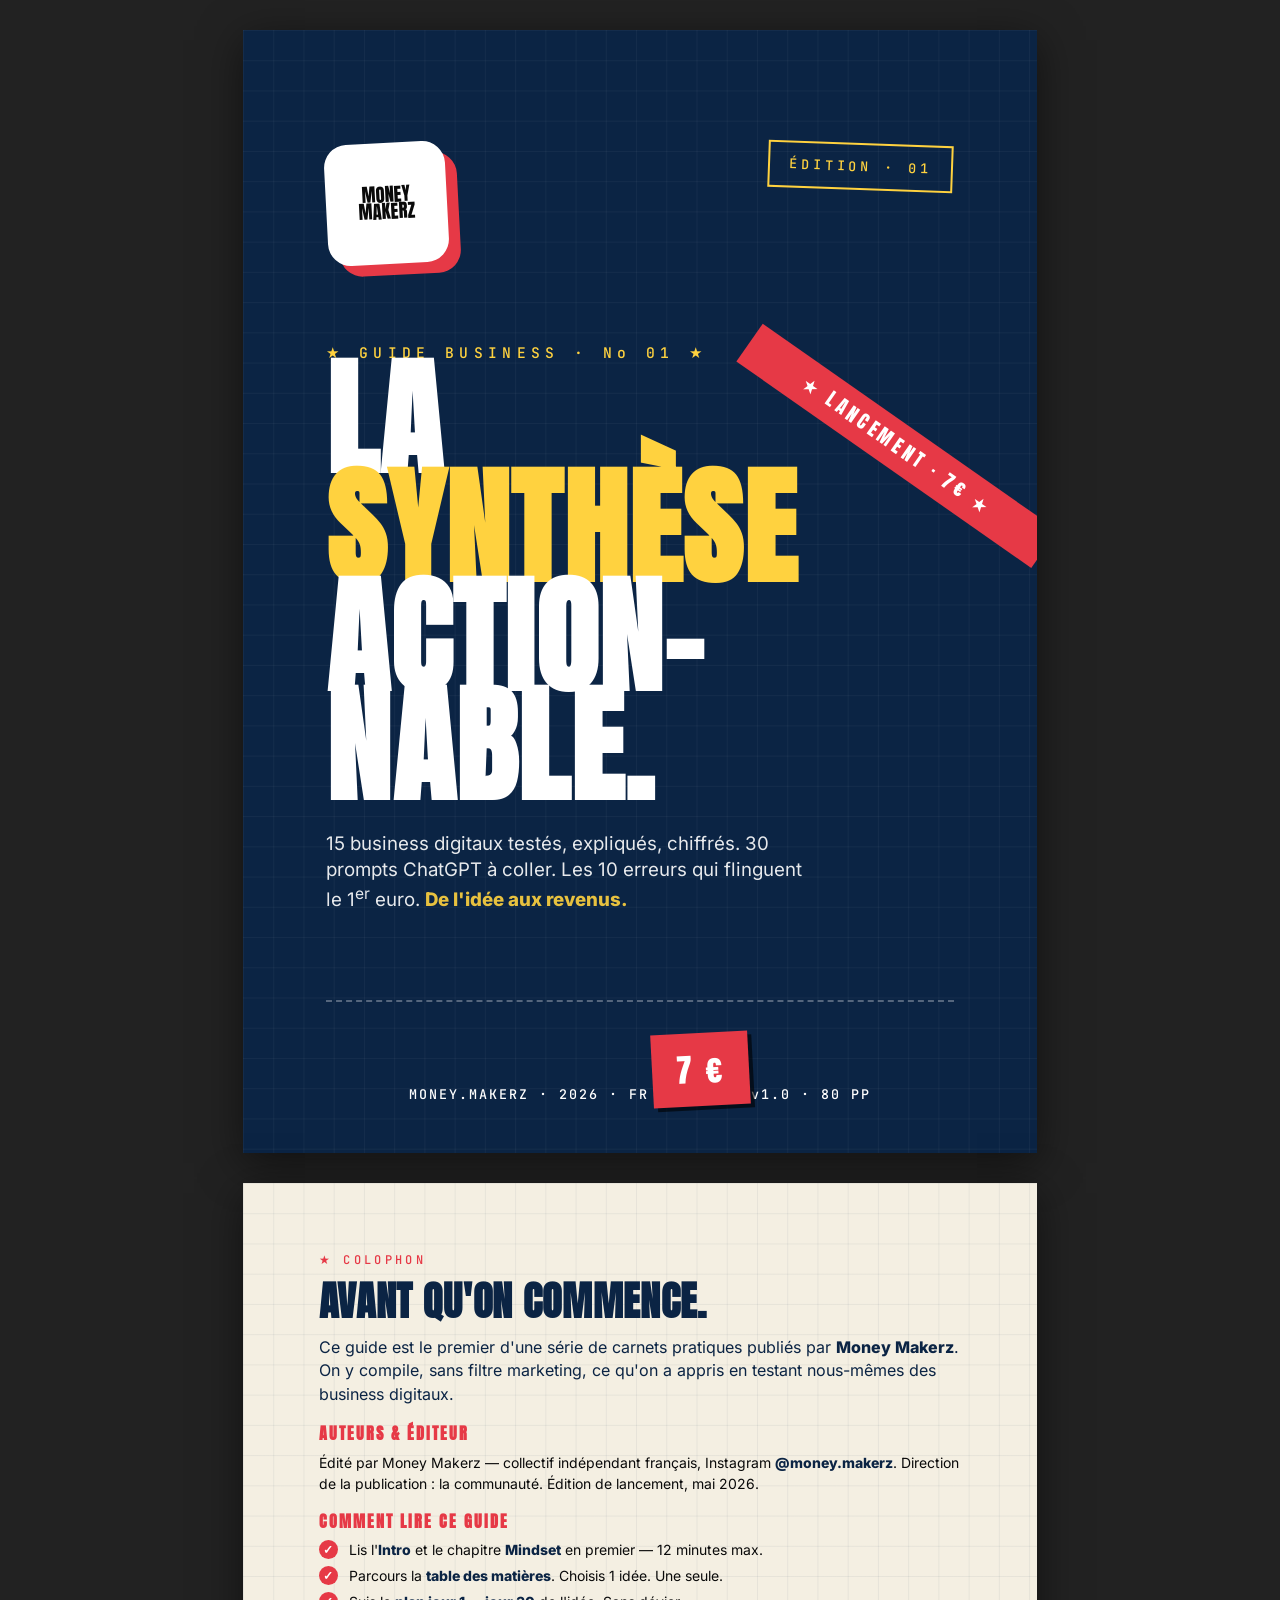
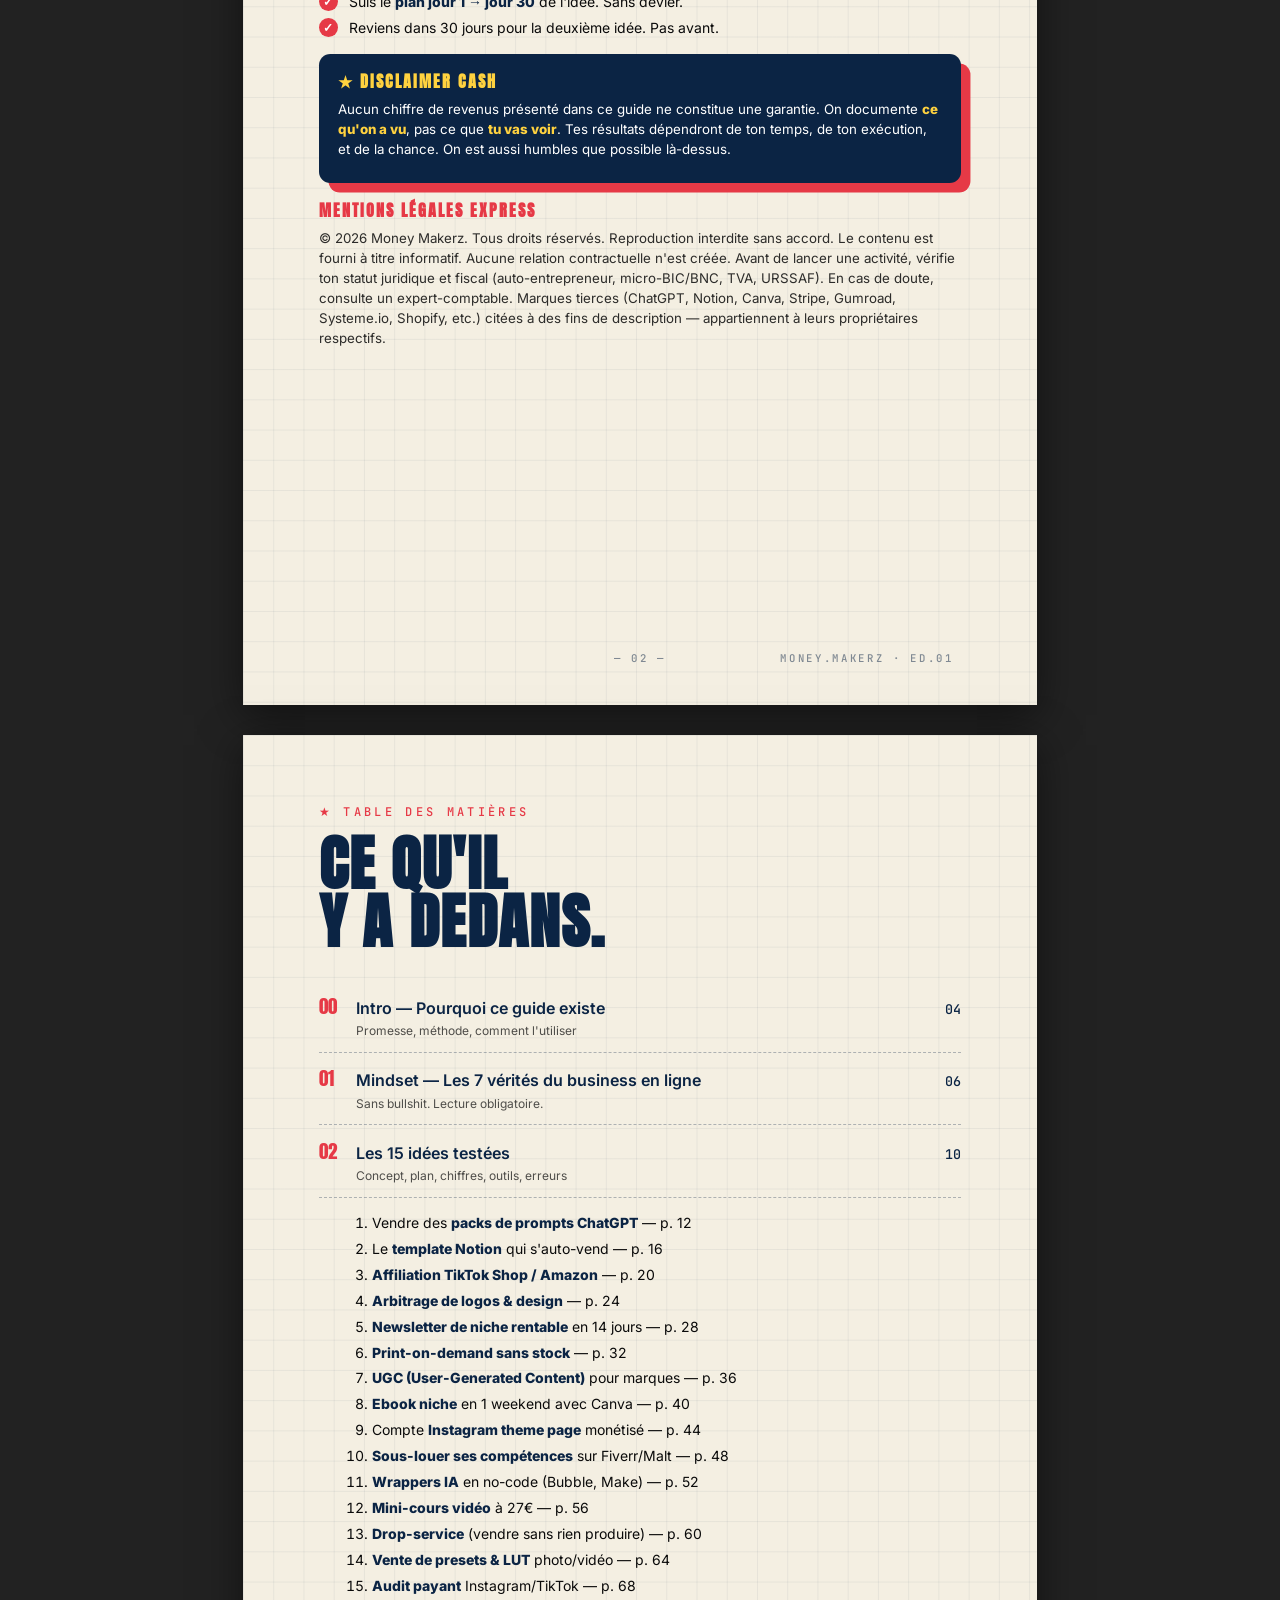
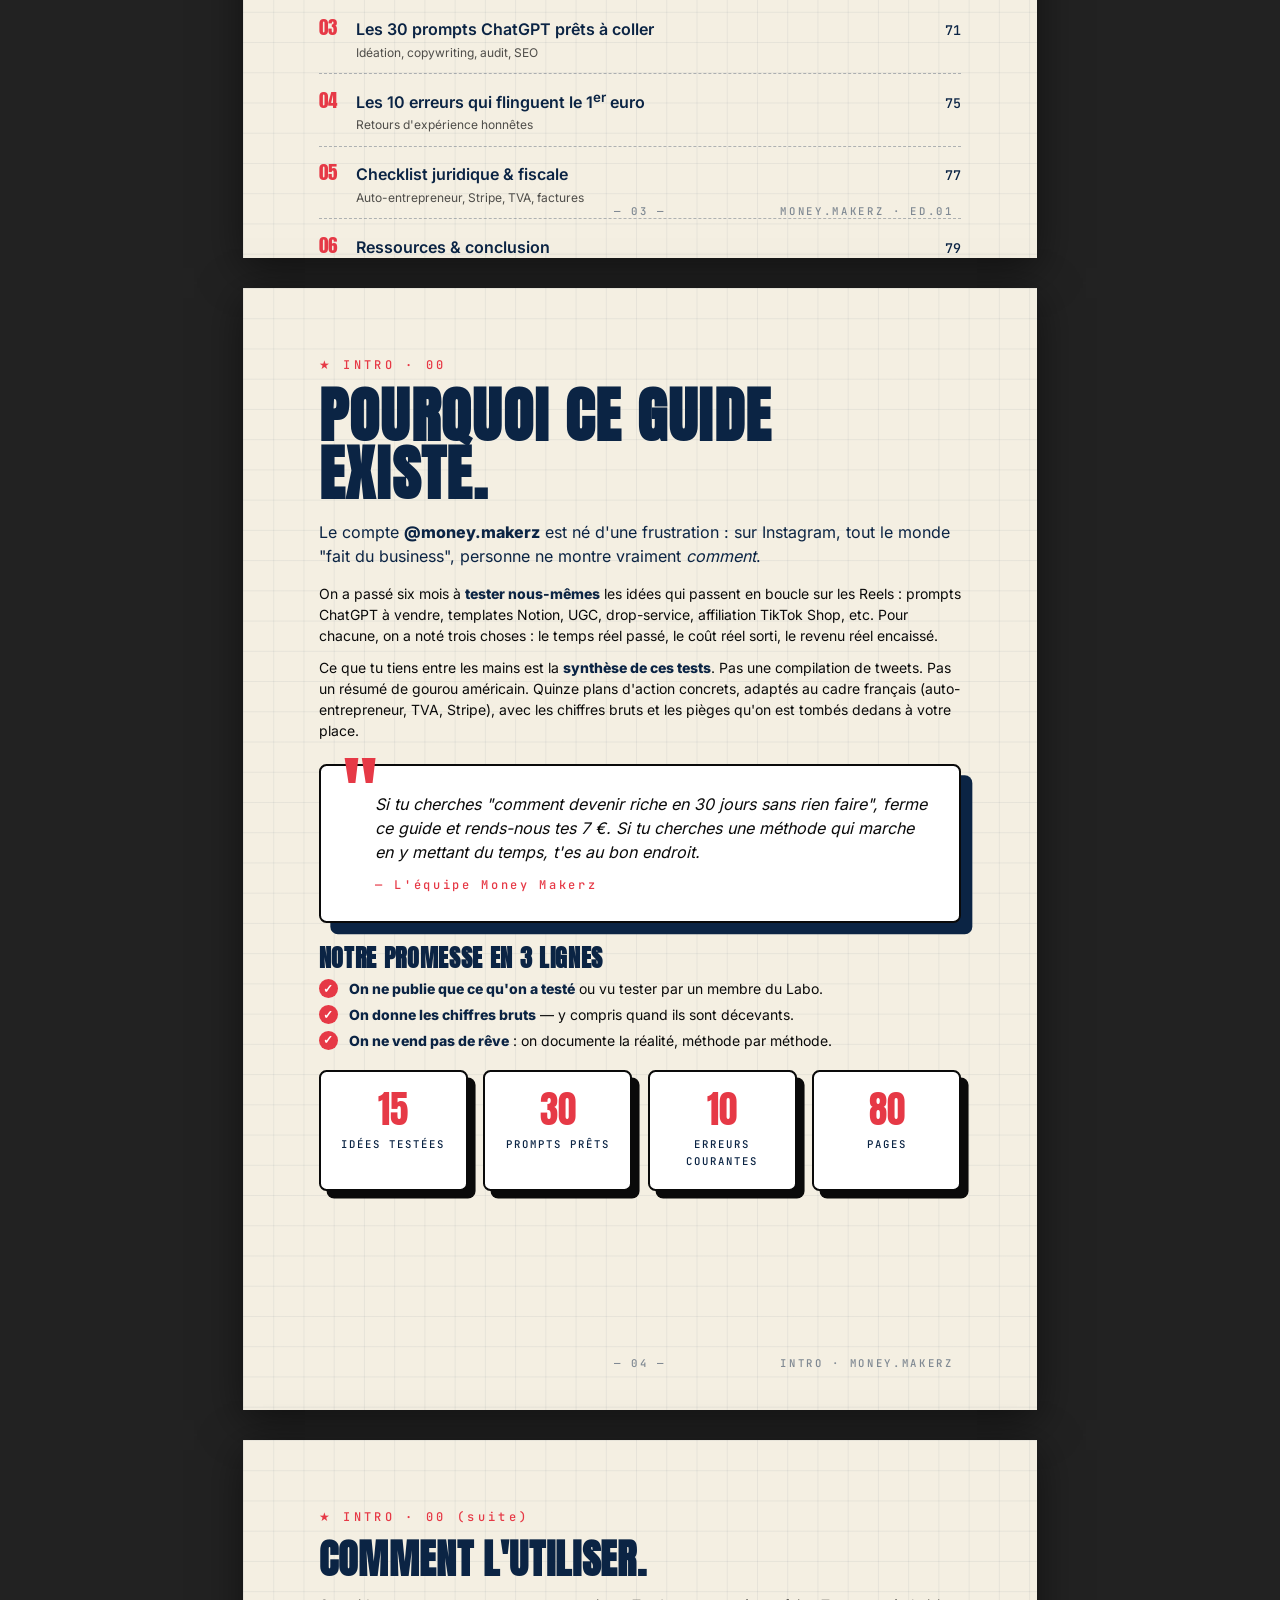
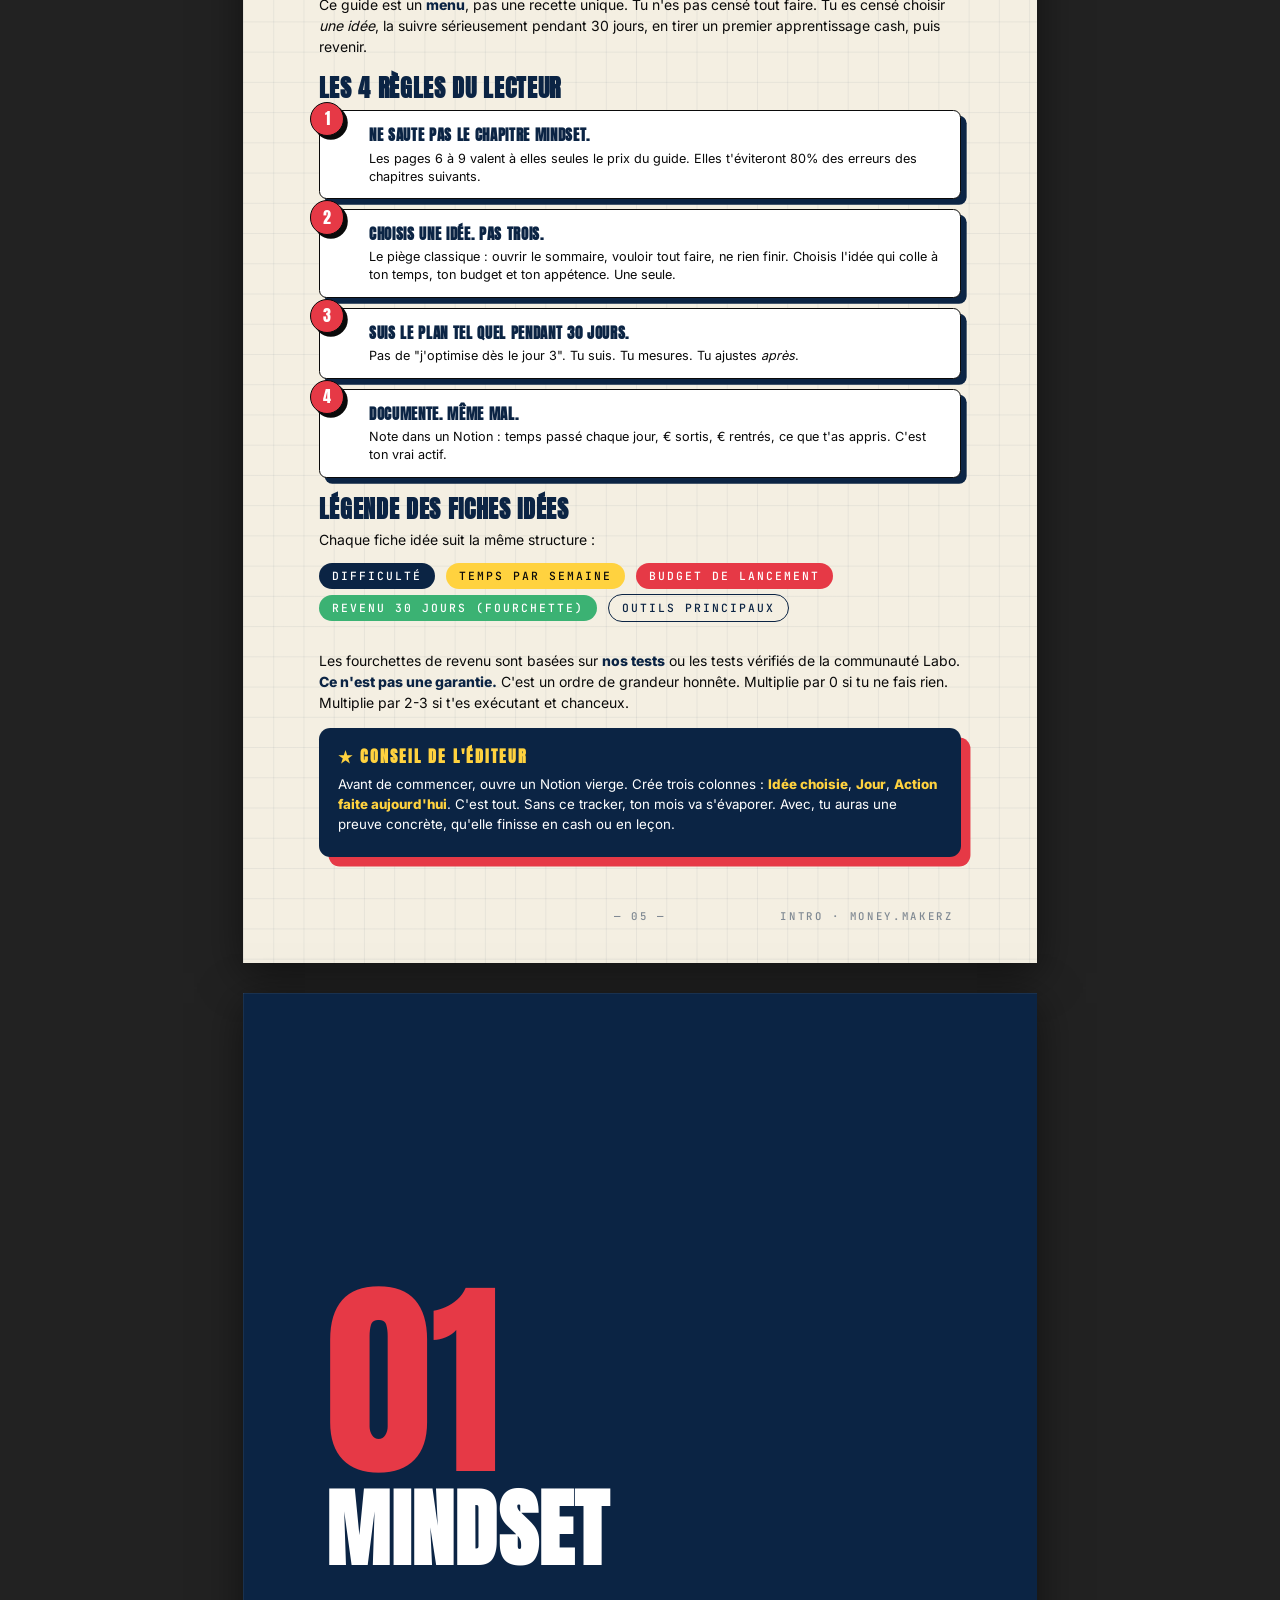
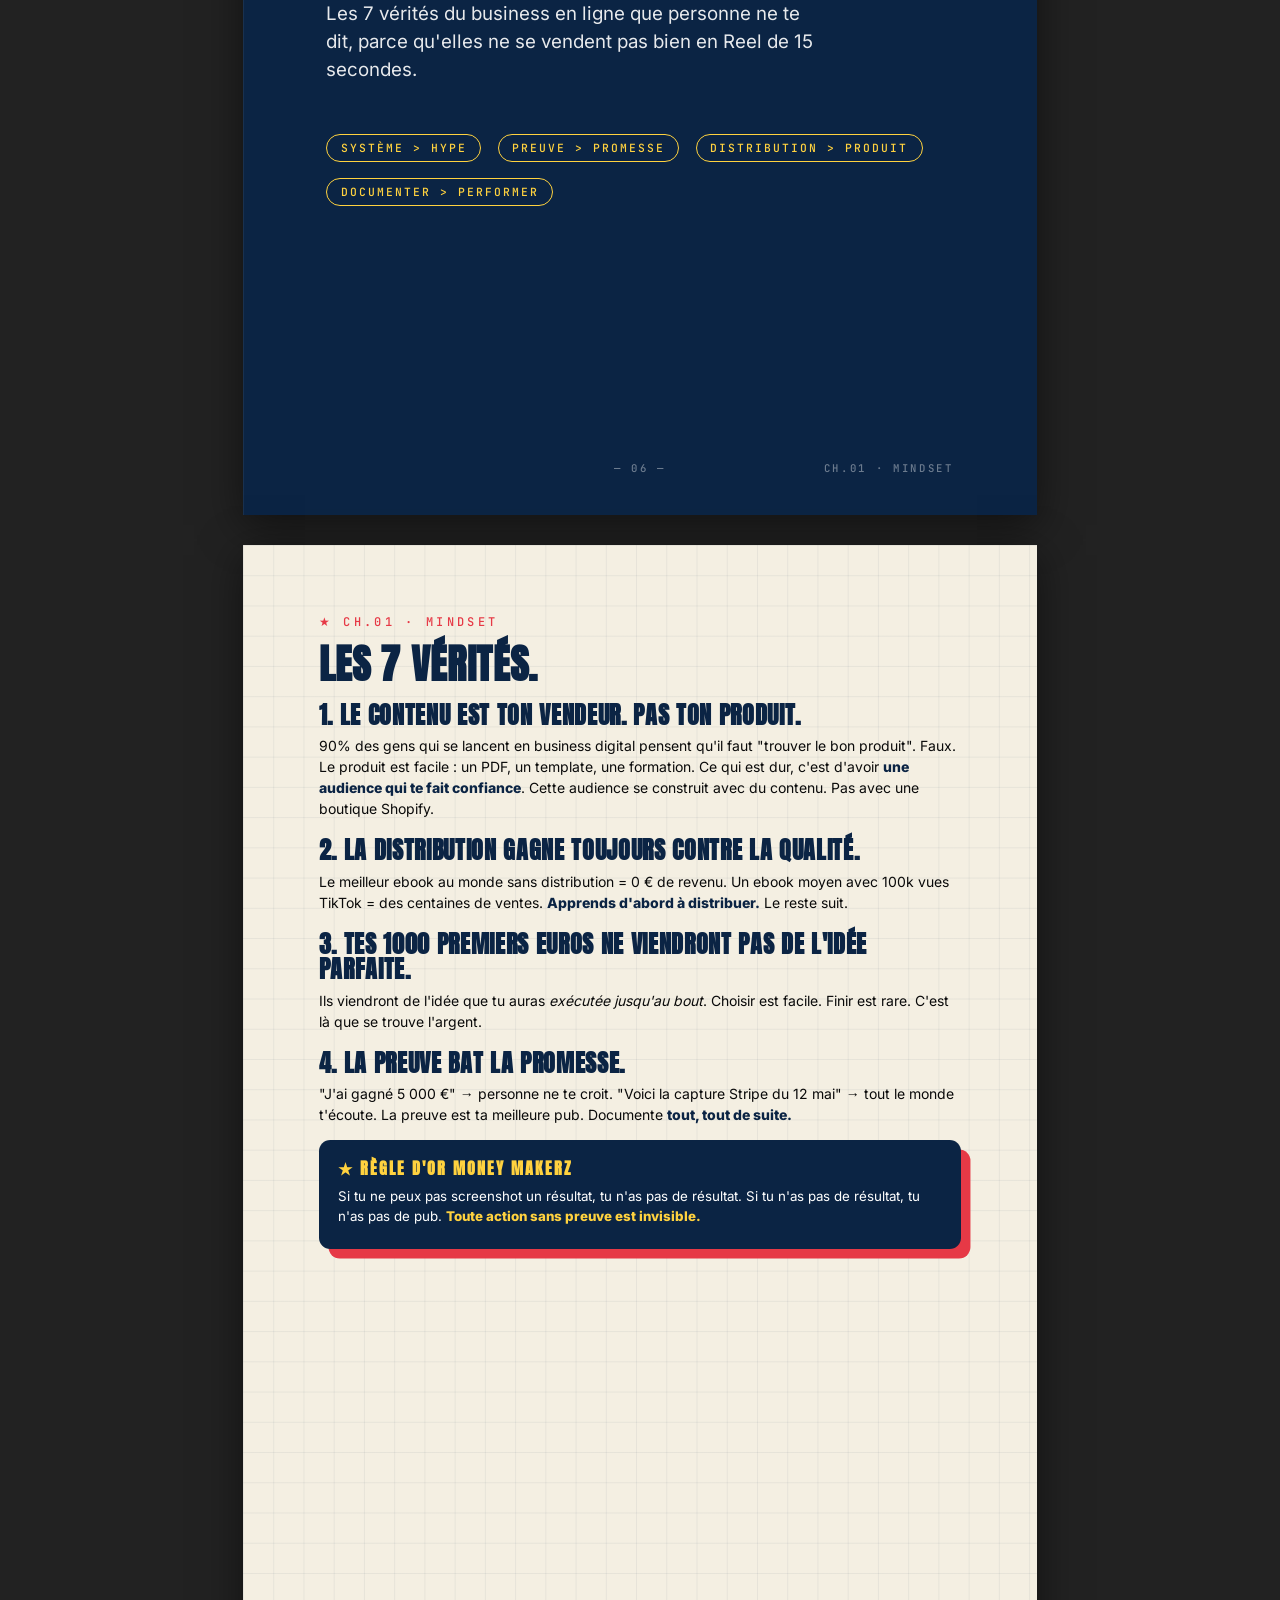
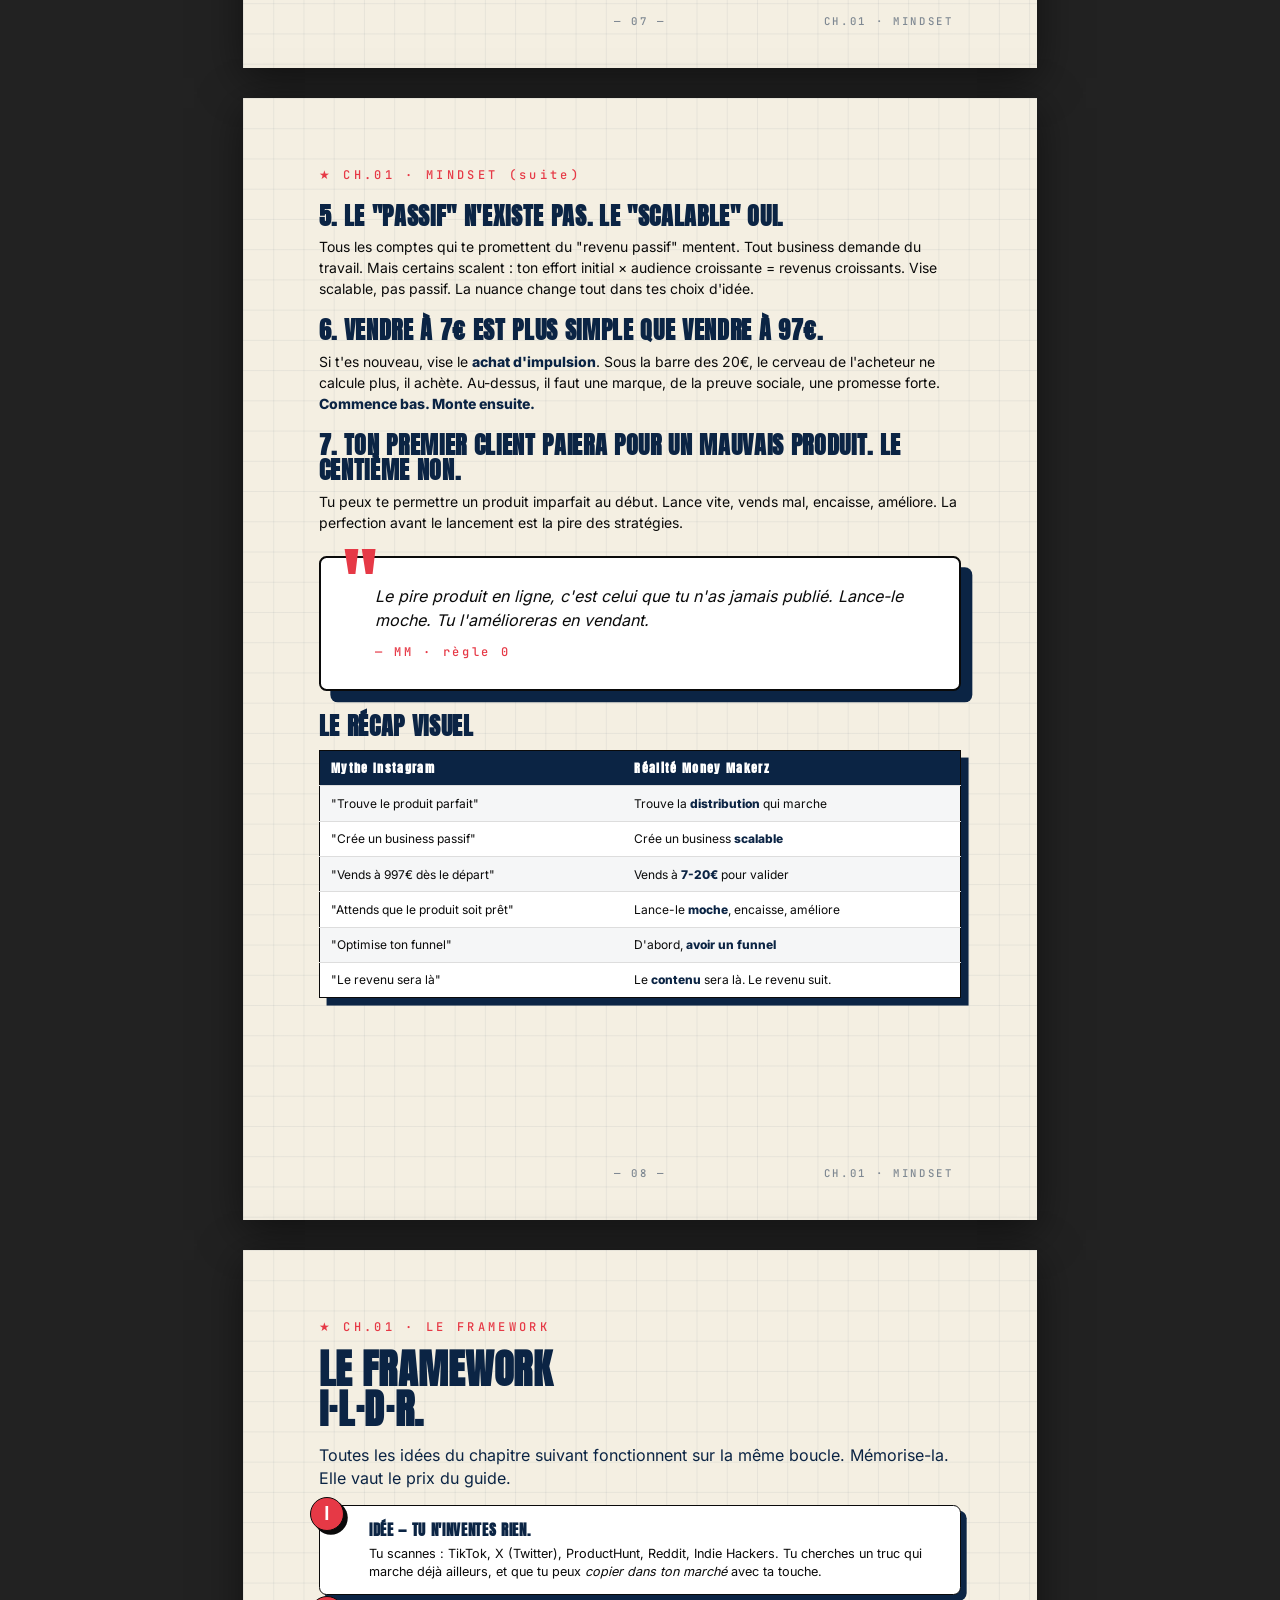
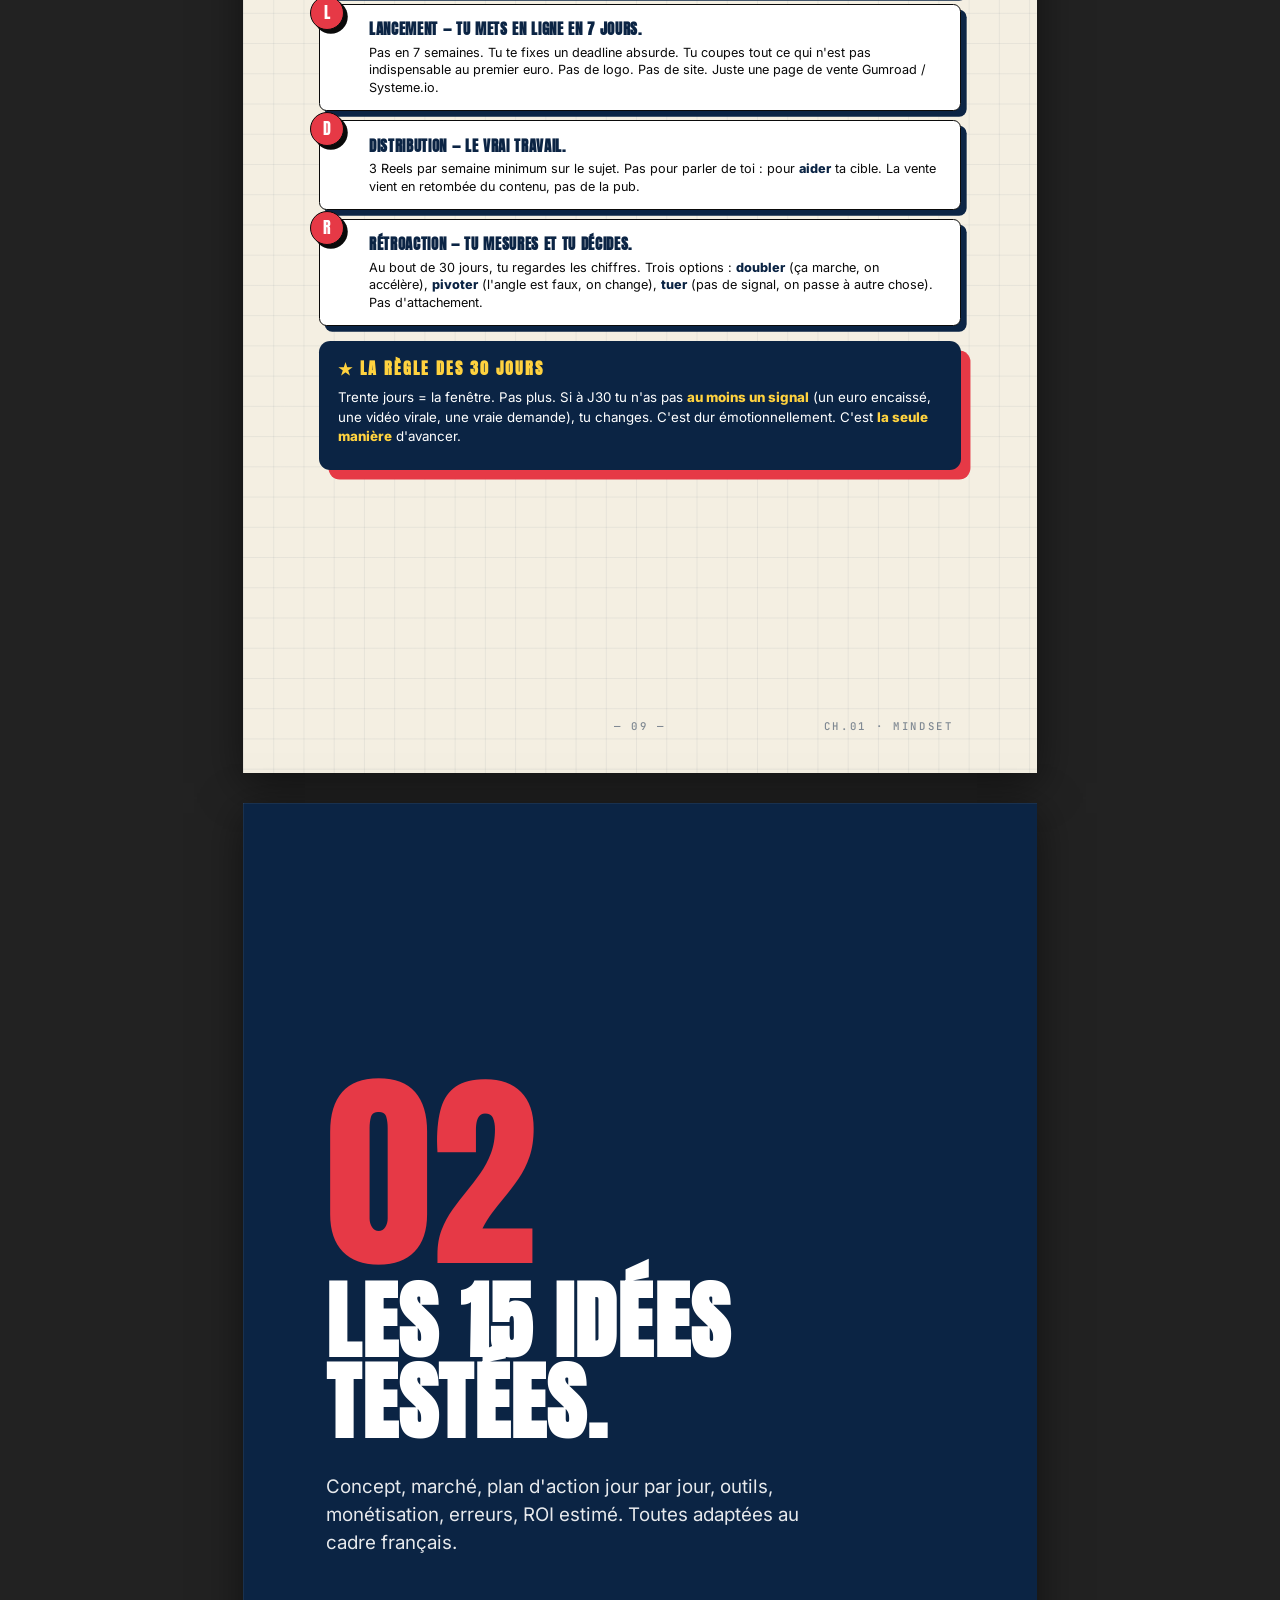
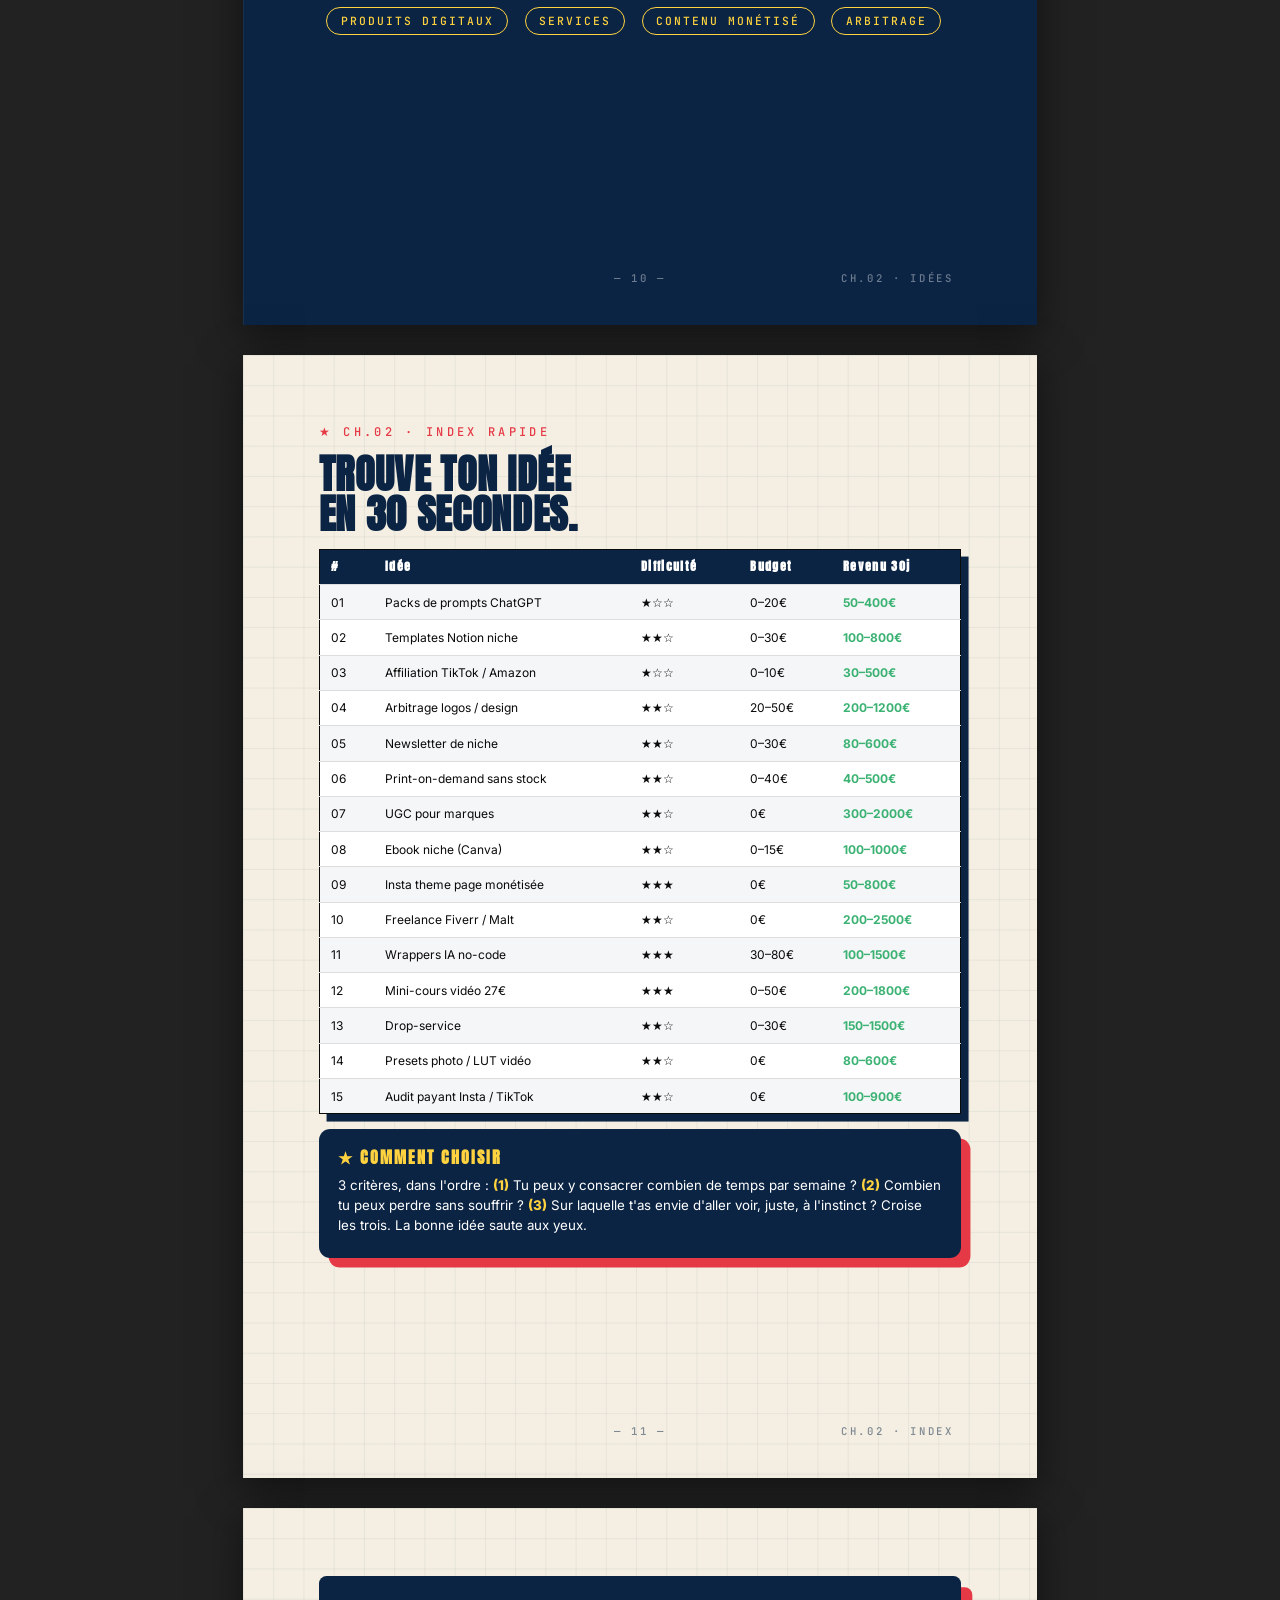
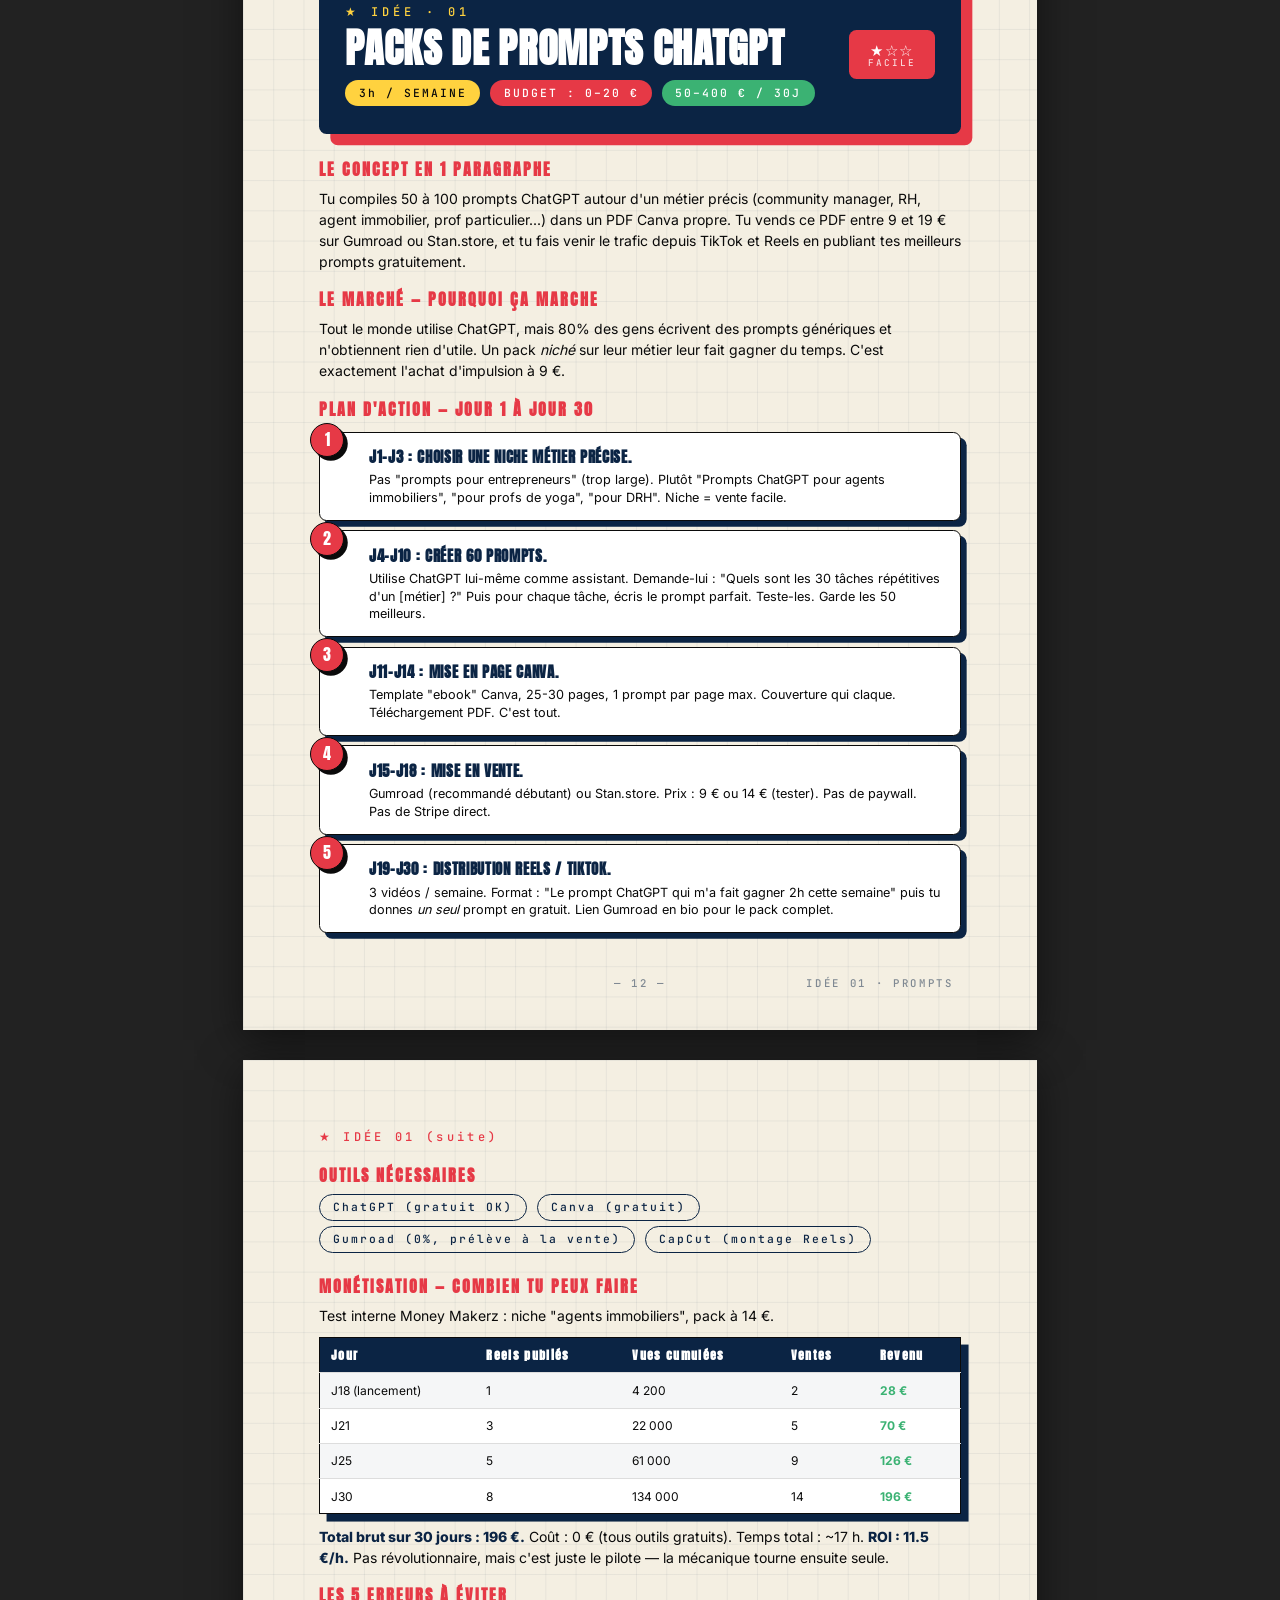
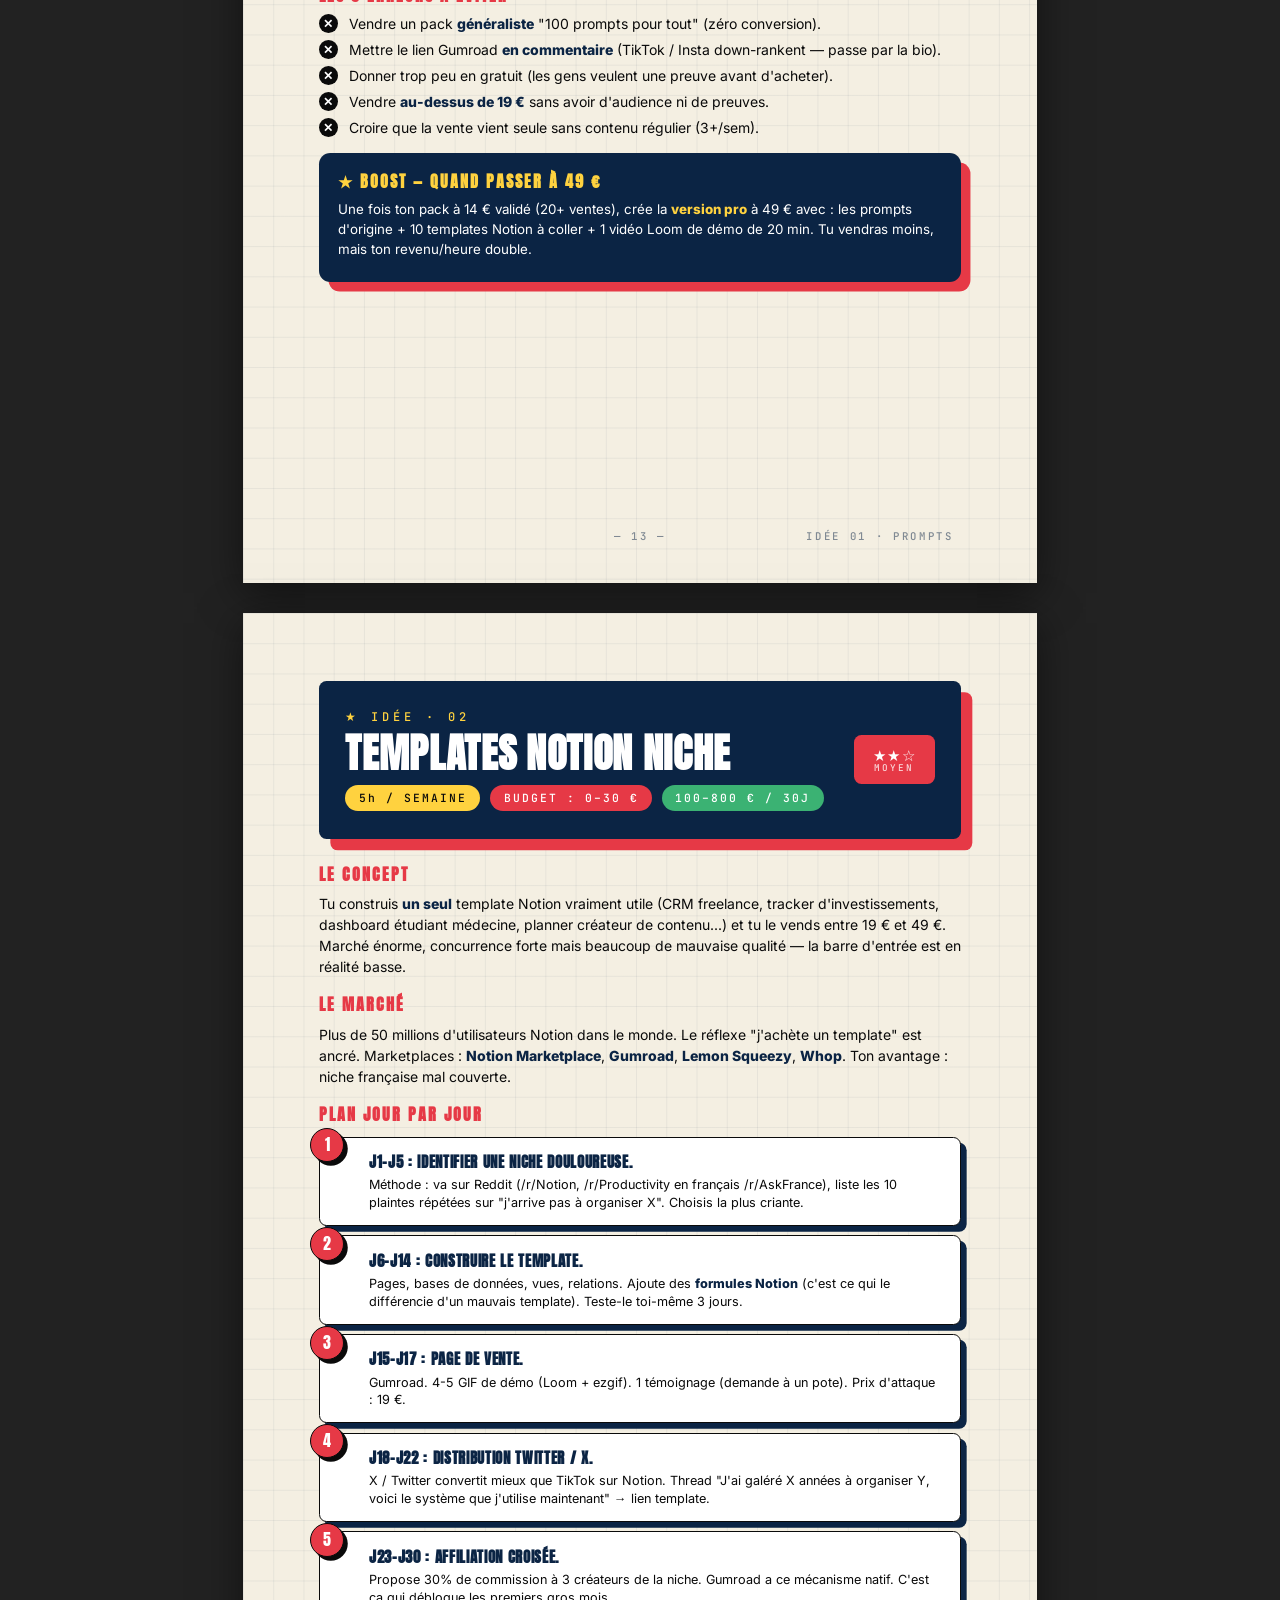
==== commit f58f3a41: "polish: 4 micro-fixes (slide 1 reformul, IA example, slide 10 bridge, pricing %), embed Google Fonts" ====
--- a/ebook.html
+++ b/ebook.html
@@ -4,9 +4,7 @@
 <meta charset="UTF-8">
 <meta name="viewport" content="width=device-width, initial-scale=1.0">
 <title>Money Makerz — Guide Business 01 · La synthèse actionnable</title>
-<link rel="preconnect" href="https://fonts.googleapis.com">
-<link rel="preconnect" href="https://fonts.gstatic.com" crossorigin>
-<link href="https://fonts.googleapis.com/css2?family=Anton&family=Inter:wght@400;500;600;700;800;900&family=JetBrains+Mono:wght@500;700&family=Permanent+Marker&display=swap" rel="stylesheet">
+<link rel="stylesheet" href="assets/fonts.css">
 <style>
   :root{
     --navy-900:#0B2444;
--- a/assets/fonts.css
+++ b/assets/fonts.css
@@ -0,0 +1,522 @@
+/* vietnamese */
+@font-face {
+  font-family: 'Anton';
+  font-style: normal;
+  font-weight: 400;
+  font-display: swap;
+  src: url(fonts/v27__1Ptgg87LROyAm3K8-C8QSw.woff2) format('woff2');
+  unicode-range: U+0102-0103, U+0110-0111, U+0128-0129, U+0168-0169, U+01A0-01A1, U+01AF-01B0, U+0300-0301, U+0303-0304, U+0308-0309, U+0323, U+0329, U+1EA0-1EF9, U+20AB;
+}
+/* latin-ext */
+@font-face {
+  font-family: 'Anton';
+  font-style: normal;
+  font-weight: 400;
+  font-display: swap;
+  src: url(fonts/v27__1Ptgg87LROyAm3K9-C8QSw.woff2) format('woff2');
+  unicode-range: U+0100-02BA, U+02BD-02C5, U+02C7-02CC, U+02CE-02D7, U+02DD-02FF, U+0304, U+0308, U+0329, U+1D00-1DBF, U+1E00-1E9F, U+1EF2-1EFF, U+2020, U+20A0-20AB, U+20AD-20C0, U+2113, U+2C60-2C7F, U+A720-A7FF;
+}
+/* latin */
+@font-face {
+  font-family: 'Anton';
+  font-style: normal;
+  font-weight: 400;
+  font-display: swap;
+  src: url(fonts/v27__1Ptgg87LROyAm3Kz-C8.woff2) format('woff2');
+  unicode-range: U+0000-00FF, U+0131, U+0152-0153, U+02BB-02BC, U+02C6, U+02DA, U+02DC, U+0304, U+0308, U+0329, U+2000-206F, U+20AC, U+2122, U+2191, U+2193, U+2212, U+2215, U+FEFF, U+FFFD;
+}
+/* cyrillic-ext */
+@font-face {
+  font-family: 'Inter';
+  font-style: normal;
+  font-weight: 400;
+  font-display: swap;
+  src: url(fonts/v20__UcC73FwrK3iLTeHuS_nVMrMxCp50SjIa2JL7SUc.woff2) format('woff2');
+  unicode-range: U+0460-052F, U+1C80-1C8A, U+20B4, U+2DE0-2DFF, U+A640-A69F, U+FE2E-FE2F;
+}
+/* cyrillic */
+@font-face {
+  font-family: 'Inter';
+  font-style: normal;
+  font-weight: 400;
+  font-display: swap;
+  src: url(fonts/v20__UcC73FwrK3iLTeHuS_nVMrMxCp50SjIa0ZL7SUc.woff2) format('woff2');
+  unicode-range: U+0301, U+0400-045F, U+0490-0491, U+04B0-04B1, U+2116;
+}
+/* greek-ext */
+@font-face {
+  font-family: 'Inter';
+  font-style: normal;
+  font-weight: 400;
+  font-display: swap;
+  src: url(fonts/v20__UcC73FwrK3iLTeHuS_nVMrMxCp50SjIa2ZL7SUc.woff2) format('woff2');
+  unicode-range: U+1F00-1FFF;
+}
+/* greek */
+@font-face {
+  font-family: 'Inter';
+  font-style: normal;
+  font-weight: 400;
+  font-display: swap;
+  src: url(fonts/v20__UcC73FwrK3iLTeHuS_nVMrMxCp50SjIa1pL7SUc.woff2) format('woff2');
+  unicode-range: U+0370-0377, U+037A-037F, U+0384-038A, U+038C, U+038E-03A1, U+03A3-03FF;
+}
+/* vietnamese */
+@font-face {
+  font-family: 'Inter';
+  font-style: normal;
+  font-weight: 400;
+  font-display: swap;
+  src: url(fonts/v20__UcC73FwrK3iLTeHuS_nVMrMxCp50SjIa2pL7SUc.woff2) format('woff2');
+  unicode-range: U+0102-0103, U+0110-0111, U+0128-0129, U+0168-0169, U+01A0-01A1, U+01AF-01B0, U+0300-0301, U+0303-0304, U+0308-0309, U+0323, U+0329, U+1EA0-1EF9, U+20AB;
+}
+/* latin-ext */
+@font-face {
+  font-family: 'Inter';
+  font-style: normal;
+  font-weight: 400;
+  font-display: swap;
+  src: url(fonts/v20__UcC73FwrK3iLTeHuS_nVMrMxCp50SjIa25L7SUc.woff2) format('woff2');
+  unicode-range: U+0100-02BA, U+02BD-02C5, U+02C7-02CC, U+02CE-02D7, U+02DD-02FF, U+0304, U+0308, U+0329, U+1D00-1DBF, U+1E00-1E9F, U+1EF2-1EFF, U+2020, U+20A0-20AB, U+20AD-20C0, U+2113, U+2C60-2C7F, U+A720-A7FF;
+}
+/* latin */
+@font-face {
+  font-family: 'Inter';
+  font-style: normal;
+  font-weight: 400;
+  font-display: swap;
+  src: url(fonts/v20__UcC73FwrK3iLTeHuS_nVMrMxCp50SjIa1ZL7.woff2) format('woff2');
+  unicode-range: U+0000-00FF, U+0131, U+0152-0153, U+02BB-02BC, U+02C6, U+02DA, U+02DC, U+0304, U+0308, U+0329, U+2000-206F, U+20AC, U+2122, U+2191, U+2193, U+2212, U+2215, U+FEFF, U+FFFD;
+}
+/* cyrillic-ext */
+@font-face {
+  font-family: 'Inter';
+  font-style: normal;
+  font-weight: 500;
+  font-display: swap;
+  src: url(fonts/v20__UcC73FwrK3iLTeHuS_nVMrMxCp50SjIa2JL7SUc.woff2) format('woff2');
+  unicode-range: U+0460-052F, U+1C80-1C8A, U+20B4, U+2DE0-2DFF, U+A640-A69F, U+FE2E-FE2F;
+}
+/* cyrillic */
+@font-face {
+  font-family: 'Inter';
+  font-style: normal;
+  font-weight: 500;
+  font-display: swap;
+  src: url(fonts/v20__UcC73FwrK3iLTeHuS_nVMrMxCp50SjIa0ZL7SUc.woff2) format('woff2');
+  unicode-range: U+0301, U+0400-045F, U+0490-0491, U+04B0-04B1, U+2116;
+}
+/* greek-ext */
+@font-face {
+  font-family: 'Inter';
+  font-style: normal;
+  font-weight: 500;
+  font-display: swap;
+  src: url(fonts/v20__UcC73FwrK3iLTeHuS_nVMrMxCp50SjIa2ZL7SUc.woff2) format('woff2');
+  unicode-range: U+1F00-1FFF;
+}
+/* greek */
+@font-face {
+  font-family: 'Inter';
+  font-style: normal;
+  font-weight: 500;
+  font-display: swap;
+  src: url(fonts/v20__UcC73FwrK3iLTeHuS_nVMrMxCp50SjIa1pL7SUc.woff2) format('woff2');
+  unicode-range: U+0370-0377, U+037A-037F, U+0384-038A, U+038C, U+038E-03A1, U+03A3-03FF;
+}
+/* vietnamese */
+@font-face {
+  font-family: 'Inter';
+  font-style: normal;
+  font-weight: 500;
+  font-display: swap;
+  src: url(fonts/v20__UcC73FwrK3iLTeHuS_nVMrMxCp50SjIa2pL7SUc.woff2) format('woff2');
+  unicode-range: U+0102-0103, U+0110-0111, U+0128-0129, U+0168-0169, U+01A0-01A1, U+01AF-01B0, U+0300-0301, U+0303-0304, U+0308-0309, U+0323, U+0329, U+1EA0-1EF9, U+20AB;
+}
+/* latin-ext */
+@font-face {
+  font-family: 'Inter';
+  font-style: normal;
+  font-weight: 500;
+  font-display: swap;
+  src: url(fonts/v20__UcC73FwrK3iLTeHuS_nVMrMxCp50SjIa25L7SUc.woff2) format('woff2');
+  unicode-range: U+0100-02BA, U+02BD-02C5, U+02C7-02CC, U+02CE-02D7, U+02DD-02FF, U+0304, U+0308, U+0329, U+1D00-1DBF, U+1E00-1E9F, U+1EF2-1EFF, U+2020, U+20A0-20AB, U+20AD-20C0, U+2113, U+2C60-2C7F, U+A720-A7FF;
+}
+/* latin */
+@font-face {
+  font-family: 'Inter';
+  font-style: normal;
+  font-weight: 500;
+  font-display: swap;
+  src: url(fonts/v20__UcC73FwrK3iLTeHuS_nVMrMxCp50SjIa1ZL7.woff2) format('woff2');
+  unicode-range: U+0000-00FF, U+0131, U+0152-0153, U+02BB-02BC, U+02C6, U+02DA, U+02DC, U+0304, U+0308, U+0329, U+2000-206F, U+20AC, U+2122, U+2191, U+2193, U+2212, U+2215, U+FEFF, U+FFFD;
+}
+/* cyrillic-ext */
+@font-face {
+  font-family: 'Inter';
+  font-style: normal;
+  font-weight: 600;
+  font-display: swap;
+  src: url(fonts/v20__UcC73FwrK3iLTeHuS_nVMrMxCp50SjIa2JL7SUc.woff2) format('woff2');
+  unicode-range: U+0460-052F, U+1C80-1C8A, U+20B4, U+2DE0-2DFF, U+A640-A69F, U+FE2E-FE2F;
+}
+/* cyrillic */
+@font-face {
+  font-family: 'Inter';
+  font-style: normal;
+  font-weight: 600;
+  font-display: swap;
+  src: url(fonts/v20__UcC73FwrK3iLTeHuS_nVMrMxCp50SjIa0ZL7SUc.woff2) format('woff2');
+  unicode-range: U+0301, U+0400-045F, U+0490-0491, U+04B0-04B1, U+2116;
+}
+/* greek-ext */
+@font-face {
+  font-family: 'Inter';
+  font-style: normal;
+  font-weight: 600;
+  font-display: swap;
+  src: url(fonts/v20__UcC73FwrK3iLTeHuS_nVMrMxCp50SjIa2ZL7SUc.woff2) format('woff2');
+  unicode-range: U+1F00-1FFF;
+}
+/* greek */
+@font-face {
+  font-family: 'Inter';
+  font-style: normal;
+  font-weight: 600;
+  font-display: swap;
+  src: url(fonts/v20__UcC73FwrK3iLTeHuS_nVMrMxCp50SjIa1pL7SUc.woff2) format('woff2');
+  unicode-range: U+0370-0377, U+037A-037F, U+0384-038A, U+038C, U+038E-03A1, U+03A3-03FF;
+}
+/* vietnamese */
+@font-face {
+  font-family: 'Inter';
+  font-style: normal;
+  font-weight: 600;
+  font-display: swap;
+  src: url(fonts/v20__UcC73FwrK3iLTeHuS_nVMrMxCp50SjIa2pL7SUc.woff2) format('woff2');
+  unicode-range: U+0102-0103, U+0110-0111, U+0128-0129, U+0168-0169, U+01A0-01A1, U+01AF-01B0, U+0300-0301, U+0303-0304, U+0308-0309, U+0323, U+0329, U+1EA0-1EF9, U+20AB;
+}
+/* latin-ext */
+@font-face {
+  font-family: 'Inter';
+  font-style: normal;
+  font-weight: 600;
+  font-display: swap;
+  src: url(fonts/v20__UcC73FwrK3iLTeHuS_nVMrMxCp50SjIa25L7SUc.woff2) format('woff2');
+  unicode-range: U+0100-02BA, U+02BD-02C5, U+02C7-02CC, U+02CE-02D7, U+02DD-02FF, U+0304, U+0308, U+0329, U+1D00-1DBF, U+1E00-1E9F, U+1EF2-1EFF, U+2020, U+20A0-20AB, U+20AD-20C0, U+2113, U+2C60-2C7F, U+A720-A7FF;
+}
+/* latin */
+@font-face {
+  font-family: 'Inter';
+  font-style: normal;
+  font-weight: 600;
+  font-display: swap;
+  src: url(fonts/v20__UcC73FwrK3iLTeHuS_nVMrMxCp50SjIa1ZL7.woff2) format('woff2');
+  unicode-range: U+0000-00FF, U+0131, U+0152-0153, U+02BB-02BC, U+02C6, U+02DA, U+02DC, U+0304, U+0308, U+0329, U+2000-206F, U+20AC, U+2122, U+2191, U+2193, U+2212, U+2215, U+FEFF, U+FFFD;
+}
+/* cyrillic-ext */
+@font-face {
+  font-family: 'Inter';
+  font-style: normal;
+  font-weight: 700;
+  font-display: swap;
+  src: url(fonts/v20__UcC73FwrK3iLTeHuS_nVMrMxCp50SjIa2JL7SUc.woff2) format('woff2');
+  unicode-range: U+0460-052F, U+1C80-1C8A, U+20B4, U+2DE0-2DFF, U+A640-A69F, U+FE2E-FE2F;
+}
+/* cyrillic */
+@font-face {
+  font-family: 'Inter';
+  font-style: normal;
+  font-weight: 700;
+  font-display: swap;
+  src: url(fonts/v20__UcC73FwrK3iLTeHuS_nVMrMxCp50SjIa0ZL7SUc.woff2) format('woff2');
+  unicode-range: U+0301, U+0400-045F, U+0490-0491, U+04B0-04B1, U+2116;
+}
+/* greek-ext */
+@font-face {
+  font-family: 'Inter';
+  font-style: normal;
+  font-weight: 700;
+  font-display: swap;
+  src: url(fonts/v20__UcC73FwrK3iLTeHuS_nVMrMxCp50SjIa2ZL7SUc.woff2) format('woff2');
+  unicode-range: U+1F00-1FFF;
+}
+/* greek */
+@font-face {
+  font-family: 'Inter';
+  font-style: normal;
+  font-weight: 700;
+  font-display: swap;
+  src: url(fonts/v20__UcC73FwrK3iLTeHuS_nVMrMxCp50SjIa1pL7SUc.woff2) format('woff2');
+  unicode-range: U+0370-0377, U+037A-037F, U+0384-038A, U+038C, U+038E-03A1, U+03A3-03FF;
+}
+/* vietnamese */
+@font-face {
+  font-family: 'Inter';
+  font-style: normal;
+  font-weight: 700;
+  font-display: swap;
+  src: url(fonts/v20__UcC73FwrK3iLTeHuS_nVMrMxCp50SjIa2pL7SUc.woff2) format('woff2');
+  unicode-range: U+0102-0103, U+0110-0111, U+0128-0129, U+0168-0169, U+01A0-01A1, U+01AF-01B0, U+0300-0301, U+0303-0304, U+0308-0309, U+0323, U+0329, U+1EA0-1EF9, U+20AB;
+}
+/* latin-ext */
+@font-face {
+  font-family: 'Inter';
+  font-style: normal;
+  font-weight: 700;
+  font-display: swap;
+  src: url(fonts/v20__UcC73FwrK3iLTeHuS_nVMrMxCp50SjIa25L7SUc.woff2) format('woff2');
+  unicode-range: U+0100-02BA, U+02BD-02C5, U+02C7-02CC, U+02CE-02D7, U+02DD-02FF, U+0304, U+0308, U+0329, U+1D00-1DBF, U+1E00-1E9F, U+1EF2-1EFF, U+2020, U+20A0-20AB, U+20AD-20C0, U+2113, U+2C60-2C7F, U+A720-A7FF;
+}
+/* latin */
+@font-face {
+  font-family: 'Inter';
+  font-style: normal;
+  font-weight: 700;
+  font-display: swap;
+  src: url(fonts/v20__UcC73FwrK3iLTeHuS_nVMrMxCp50SjIa1ZL7.woff2) format('woff2');
+  unicode-range: U+0000-00FF, U+0131, U+0152-0153, U+02BB-02BC, U+02C6, U+02DA, U+02DC, U+0304, U+0308, U+0329, U+2000-206F, U+20AC, U+2122, U+2191, U+2193, U+2212, U+2215, U+FEFF, U+FFFD;
+}
+/* cyrillic-ext */
+@font-face {
+  font-family: 'Inter';
+  font-style: normal;
+  font-weight: 800;
+  font-display: swap;
+  src: url(fonts/v20__UcC73FwrK3iLTeHuS_nVMrMxCp50SjIa2JL7SUc.woff2) format('woff2');
+  unicode-range: U+0460-052F, U+1C80-1C8A, U+20B4, U+2DE0-2DFF, U+A640-A69F, U+FE2E-FE2F;
+}
+/* cyrillic */
+@font-face {
+  font-family: 'Inter';
+  font-style: normal;
+  font-weight: 800;
+  font-display: swap;
+  src: url(fonts/v20__UcC73FwrK3iLTeHuS_nVMrMxCp50SjIa0ZL7SUc.woff2) format('woff2');
+  unicode-range: U+0301, U+0400-045F, U+0490-0491, U+04B0-04B1, U+2116;
+}
+/* greek-ext */
+@font-face {
+  font-family: 'Inter';
+  font-style: normal;
+  font-weight: 800;
+  font-display: swap;
+  src: url(fonts/v20__UcC73FwrK3iLTeHuS_nVMrMxCp50SjIa2ZL7SUc.woff2) format('woff2');
+  unicode-range: U+1F00-1FFF;
+}
+/* greek */
+@font-face {
+  font-family: 'Inter';
+  font-style: normal;
+  font-weight: 800;
+  font-display: swap;
+  src: url(fonts/v20__UcC73FwrK3iLTeHuS_nVMrMxCp50SjIa1pL7SUc.woff2) format('woff2');
+  unicode-range: U+0370-0377, U+037A-037F, U+0384-038A, U+038C, U+038E-03A1, U+03A3-03FF;
+}
+/* vietnamese */
+@font-face {
+  font-family: 'Inter';
+  font-style: normal;
+  font-weight: 800;
+  font-display: swap;
+  src: url(fonts/v20__UcC73FwrK3iLTeHuS_nVMrMxCp50SjIa2pL7SUc.woff2) format('woff2');
+  unicode-range: U+0102-0103, U+0110-0111, U+0128-0129, U+0168-0169, U+01A0-01A1, U+01AF-01B0, U+0300-0301, U+0303-0304, U+0308-0309, U+0323, U+0329, U+1EA0-1EF9, U+20AB;
+}
+/* latin-ext */
+@font-face {
+  font-family: 'Inter';
+  font-style: normal;
+  font-weight: 800;
+  font-display: swap;
+  src: url(fonts/v20__UcC73FwrK3iLTeHuS_nVMrMxCp50SjIa25L7SUc.woff2) format('woff2');
+  unicode-range: U+0100-02BA, U+02BD-02C5, U+02C7-02CC, U+02CE-02D7, U+02DD-02FF, U+0304, U+0308, U+0329, U+1D00-1DBF, U+1E00-1E9F, U+1EF2-1EFF, U+2020, U+20A0-20AB, U+20AD-20C0, U+2113, U+2C60-2C7F, U+A720-A7FF;
+}
+/* latin */
+@font-face {
+  font-family: 'Inter';
+  font-style: normal;
+  font-weight: 800;
+  font-display: swap;
+  src: url(fonts/v20__UcC73FwrK3iLTeHuS_nVMrMxCp50SjIa1ZL7.woff2) format('woff2');
+  unicode-range: U+0000-00FF, U+0131, U+0152-0153, U+02BB-02BC, U+02C6, U+02DA, U+02DC, U+0304, U+0308, U+0329, U+2000-206F, U+20AC, U+2122, U+2191, U+2193, U+2212, U+2215, U+FEFF, U+FFFD;
+}
+/* cyrillic-ext */
+@font-face {
+  font-family: 'Inter';
+  font-style: normal;
+  font-weight: 900;
+  font-display: swap;
+  src: url(fonts/v20__UcC73FwrK3iLTeHuS_nVMrMxCp50SjIa2JL7SUc.woff2) format('woff2');
+  unicode-range: U+0460-052F, U+1C80-1C8A, U+20B4, U+2DE0-2DFF, U+A640-A69F, U+FE2E-FE2F;
+}
+/* cyrillic */
+@font-face {
+  font-family: 'Inter';
+  font-style: normal;
+  font-weight: 900;
+  font-display: swap;
+  src: url(fonts/v20__UcC73FwrK3iLTeHuS_nVMrMxCp50SjIa0ZL7SUc.woff2) format('woff2');
+  unicode-range: U+0301, U+0400-045F, U+0490-0491, U+04B0-04B1, U+2116;
+}
+/* greek-ext */
+@font-face {
+  font-family: 'Inter';
+  font-style: normal;
+  font-weight: 900;
+  font-display: swap;
+  src: url(fonts/v20__UcC73FwrK3iLTeHuS_nVMrMxCp50SjIa2ZL7SUc.woff2) format('woff2');
+  unicode-range: U+1F00-1FFF;
+}
+/* greek */
+@font-face {
+  font-family: 'Inter';
+  font-style: normal;
+  font-weight: 900;
+  font-display: swap;
+  src: url(fonts/v20__UcC73FwrK3iLTeHuS_nVMrMxCp50SjIa1pL7SUc.woff2) format('woff2');
+  unicode-range: U+0370-0377, U+037A-037F, U+0384-038A, U+038C, U+038E-03A1, U+03A3-03FF;
+}
+/* vietnamese */
+@font-face {
+  font-family: 'Inter';
+  font-style: normal;
+  font-weight: 900;
+  font-display: swap;
+  src: url(fonts/v20__UcC73FwrK3iLTeHuS_nVMrMxCp50SjIa2pL7SUc.woff2) format('woff2');
+  unicode-range: U+0102-0103, U+0110-0111, U+0128-0129, U+0168-0169, U+01A0-01A1, U+01AF-01B0, U+0300-0301, U+0303-0304, U+0308-0309, U+0323, U+0329, U+1EA0-1EF9, U+20AB;
+}
+/* latin-ext */
+@font-face {
+  font-family: 'Inter';
+  font-style: normal;
+  font-weight: 900;
+  font-display: swap;
+  src: url(fonts/v20__UcC73FwrK3iLTeHuS_nVMrMxCp50SjIa25L7SUc.woff2) format('woff2');
+  unicode-range: U+0100-02BA, U+02BD-02C5, U+02C7-02CC, U+02CE-02D7, U+02DD-02FF, U+0304, U+0308, U+0329, U+1D00-1DBF, U+1E00-1E9F, U+1EF2-1EFF, U+2020, U+20A0-20AB, U+20AD-20C0, U+2113, U+2C60-2C7F, U+A720-A7FF;
+}
+/* latin */
+@font-face {
+  font-family: 'Inter';
+  font-style: normal;
+  font-weight: 900;
+  font-display: swap;
+  src: url(fonts/v20__UcC73FwrK3iLTeHuS_nVMrMxCp50SjIa1ZL7.woff2) format('woff2');
+  unicode-range: U+0000-00FF, U+0131, U+0152-0153, U+02BB-02BC, U+02C6, U+02DA, U+02DC, U+0304, U+0308, U+0329, U+2000-206F, U+20AC, U+2122, U+2191, U+2193, U+2212, U+2215, U+FEFF, U+FFFD;
+}
+/* cyrillic-ext */
+@font-face {
+  font-family: 'JetBrains Mono';
+  font-style: normal;
+  font-weight: 500;
+  font-display: swap;
+  src: url(fonts/v24__tDbv2o-flEEny0FZhsfKu5WU4zr3E_BX0PnT8RD8yKwBNntkaToggR7BYRbKPx3cwhsk.woff2) format('woff2');
+  unicode-range: U+0460-052F, U+1C80-1C8A, U+20B4, U+2DE0-2DFF, U+A640-A69F, U+FE2E-FE2F;
+}
+/* cyrillic */
+@font-face {
+  font-family: 'JetBrains Mono';
+  font-style: normal;
+  font-weight: 500;
+  font-display: swap;
+  src: url(fonts/v24__tDbv2o-flEEny0FZhsfKu5WU4zr3E_BX0PnT8RD8yKwBNntkaToggR7BYRbKPxTcwhsk.woff2) format('woff2');
+  unicode-range: U+0301, U+0400-045F, U+0490-0491, U+04B0-04B1, U+2116;
+}
+/* greek */
+@font-face {
+  font-family: 'JetBrains Mono';
+  font-style: normal;
+  font-weight: 500;
+  font-display: swap;
+  src: url(fonts/v24__tDbv2o-flEEny0FZhsfKu5WU4zr3E_BX0PnT8RD8yKwBNntkaToggR7BYRbKPxPcwhsk.woff2) format('woff2');
+  unicode-range: U+0370-0377, U+037A-037F, U+0384-038A, U+038C, U+038E-03A1, U+03A3-03FF;
+}
+/* vietnamese */
+@font-face {
+  font-family: 'JetBrains Mono';
+  font-style: normal;
+  font-weight: 500;
+  font-display: swap;
+  src: url(fonts/v24__tDbv2o-flEEny0FZhsfKu5WU4zr3E_BX0PnT8RD8yKwBNntkaToggR7BYRbKPx_cwhsk.woff2) format('woff2');
+  unicode-range: U+0102-0103, U+0110-0111, U+0128-0129, U+0168-0169, U+01A0-01A1, U+01AF-01B0, U+0300-0301, U+0303-0304, U+0308-0309, U+0323, U+0329, U+1EA0-1EF9, U+20AB;
+}
+/* latin-ext */
+@font-face {
+  font-family: 'JetBrains Mono';
+  font-style: normal;
+  font-weight: 500;
+  font-display: swap;
+  src: url(fonts/v24__tDbv2o-flEEny0FZhsfKu5WU4zr3E_BX0PnT8RD8yKwBNntkaToggR7BYRbKPx7cwhsk.woff2) format('woff2');
+  unicode-range: U+0100-02BA, U+02BD-02C5, U+02C7-02CC, U+02CE-02D7, U+02DD-02FF, U+0304, U+0308, U+0329, U+1D00-1DBF, U+1E00-1E9F, U+1EF2-1EFF, U+2020, U+20A0-20AB, U+20AD-20C0, U+2113, U+2C60-2C7F, U+A720-A7FF;
+}
+/* latin */
+@font-face {
+  font-family: 'JetBrains Mono';
+  font-style: normal;
+  font-weight: 500;
+  font-display: swap;
+  src: url(fonts/v24__tDbv2o-flEEny0FZhsfKu5WU4zr3E_BX0PnT8RD8yKwBNntkaToggR7BYRbKPxDcwg.woff2) format('woff2');
+  unicode-range: U+0000-00FF, U+0131, U+0152-0153, U+02BB-02BC, U+02C6, U+02DA, U+02DC, U+0304, U+0308, U+0329, U+2000-206F, U+20AC, U+2122, U+2191, U+2193, U+2212, U+2215, U+FEFF, U+FFFD;
+}
+/* cyrillic-ext */
+@font-face {
+  font-family: 'JetBrains Mono';
+  font-style: normal;
+  font-weight: 700;
+  font-display: swap;
+  src: url(fonts/v24__tDbv2o-flEEny0FZhsfKu5WU4zr3E_BX0PnT8RD8yKwBNntkaToggR7BYRbKPx3cwhsk.woff2) format('woff2');
+  unicode-range: U+0460-052F, U+1C80-1C8A, U+20B4, U+2DE0-2DFF, U+A640-A69F, U+FE2E-FE2F;
+}
+/* cyrillic */
+@font-face {
+  font-family: 'JetBrains Mono';
+  font-style: normal;
+  font-weight: 700;
+  font-display: swap;
+  src: url(fonts/v24__tDbv2o-flEEny0FZhsfKu5WU4zr3E_BX0PnT8RD8yKwBNntkaToggR7BYRbKPxTcwhsk.woff2) format('woff2');
+  unicode-range: U+0301, U+0400-045F, U+0490-0491, U+04B0-04B1, U+2116;
+}
+/* greek */
+@font-face {
+  font-family: 'JetBrains Mono';
+  font-style: normal;
+  font-weight: 700;
+  font-display: swap;
+  src: url(fonts/v24__tDbv2o-flEEny0FZhsfKu5WU4zr3E_BX0PnT8RD8yKwBNntkaToggR7BYRbKPxPcwhsk.woff2) format('woff2');
+  unicode-range: U+0370-0377, U+037A-037F, U+0384-038A, U+038C, U+038E-03A1, U+03A3-03FF;
+}
+/* vietnamese */
+@font-face {
+  font-family: 'JetBrains Mono';
+  font-style: normal;
+  font-weight: 700;
+  font-display: swap;
+  src: url(fonts/v24__tDbv2o-flEEny0FZhsfKu5WU4zr3E_BX0PnT8RD8yKwBNntkaToggR7BYRbKPx_cwhsk.woff2) format('woff2');
+  unicode-range: U+0102-0103, U+0110-0111, U+0128-0129, U+0168-0169, U+01A0-01A1, U+01AF-01B0, U+0300-0301, U+0303-0304, U+0308-0309, U+0323, U+0329, U+1EA0-1EF9, U+20AB;
+}
+/* latin-ext */
+@font-face {
+  font-family: 'JetBrains Mono';
+  font-style: normal;
+  font-weight: 700;
+  font-display: swap;
+  src: url(fonts/v24__tDbv2o-flEEny0FZhsfKu5WU4zr3E_BX0PnT8RD8yKwBNntkaToggR7BYRbKPx7cwhsk.woff2) format('woff2');
+  unicode-range: U+0100-02BA, U+02BD-02C5, U+02C7-02CC, U+02CE-02D7, U+02DD-02FF, U+0304, U+0308, U+0329, U+1D00-1DBF, U+1E00-1E9F, U+1EF2-1EFF, U+2020, U+20A0-20AB, U+20AD-20C0, U+2113, U+2C60-2C7F, U+A720-A7FF;
+}
+/* latin */
+@font-face {
+  font-family: 'JetBrains Mono';
+  font-style: normal;
+  font-weight: 700;
+  font-display: swap;
+  src: url(fonts/v24__tDbv2o-flEEny0FZhsfKu5WU4zr3E_BX0PnT8RD8yKwBNntkaToggR7BYRbKPxDcwg.woff2) format('woff2');
+  unicode-range: U+0000-00FF, U+0131, U+0152-0153, U+02BB-02BC, U+02C6, U+02DA, U+02DC, U+0304, U+0308, U+0329, U+2000-206F, U+20AC, U+2122, U+2191, U+2193, U+2212, U+2215, U+FEFF, U+FFFD;
+}
+/* latin */
+@font-face {
+  font-family: 'Permanent Marker';
+  font-style: normal;
+  font-weight: 400;
+  font-display: swap;
+  src: url(fonts/v16__Fh4uPib9Iyv2ucM6pGQMWimMp004La2Cfw.woff2) format('woff2');
+  unicode-range: U+0000-00FF, U+0131, U+0152-0153, U+02BB-02BC, U+02C6, U+02DA, U+02DC, U+0304, U+0308, U+0329, U+2000-206F, U+20AC, U+2122, U+2191, U+2193, U+2212, U+2215, U+FEFF, U+FFFD;
+}
